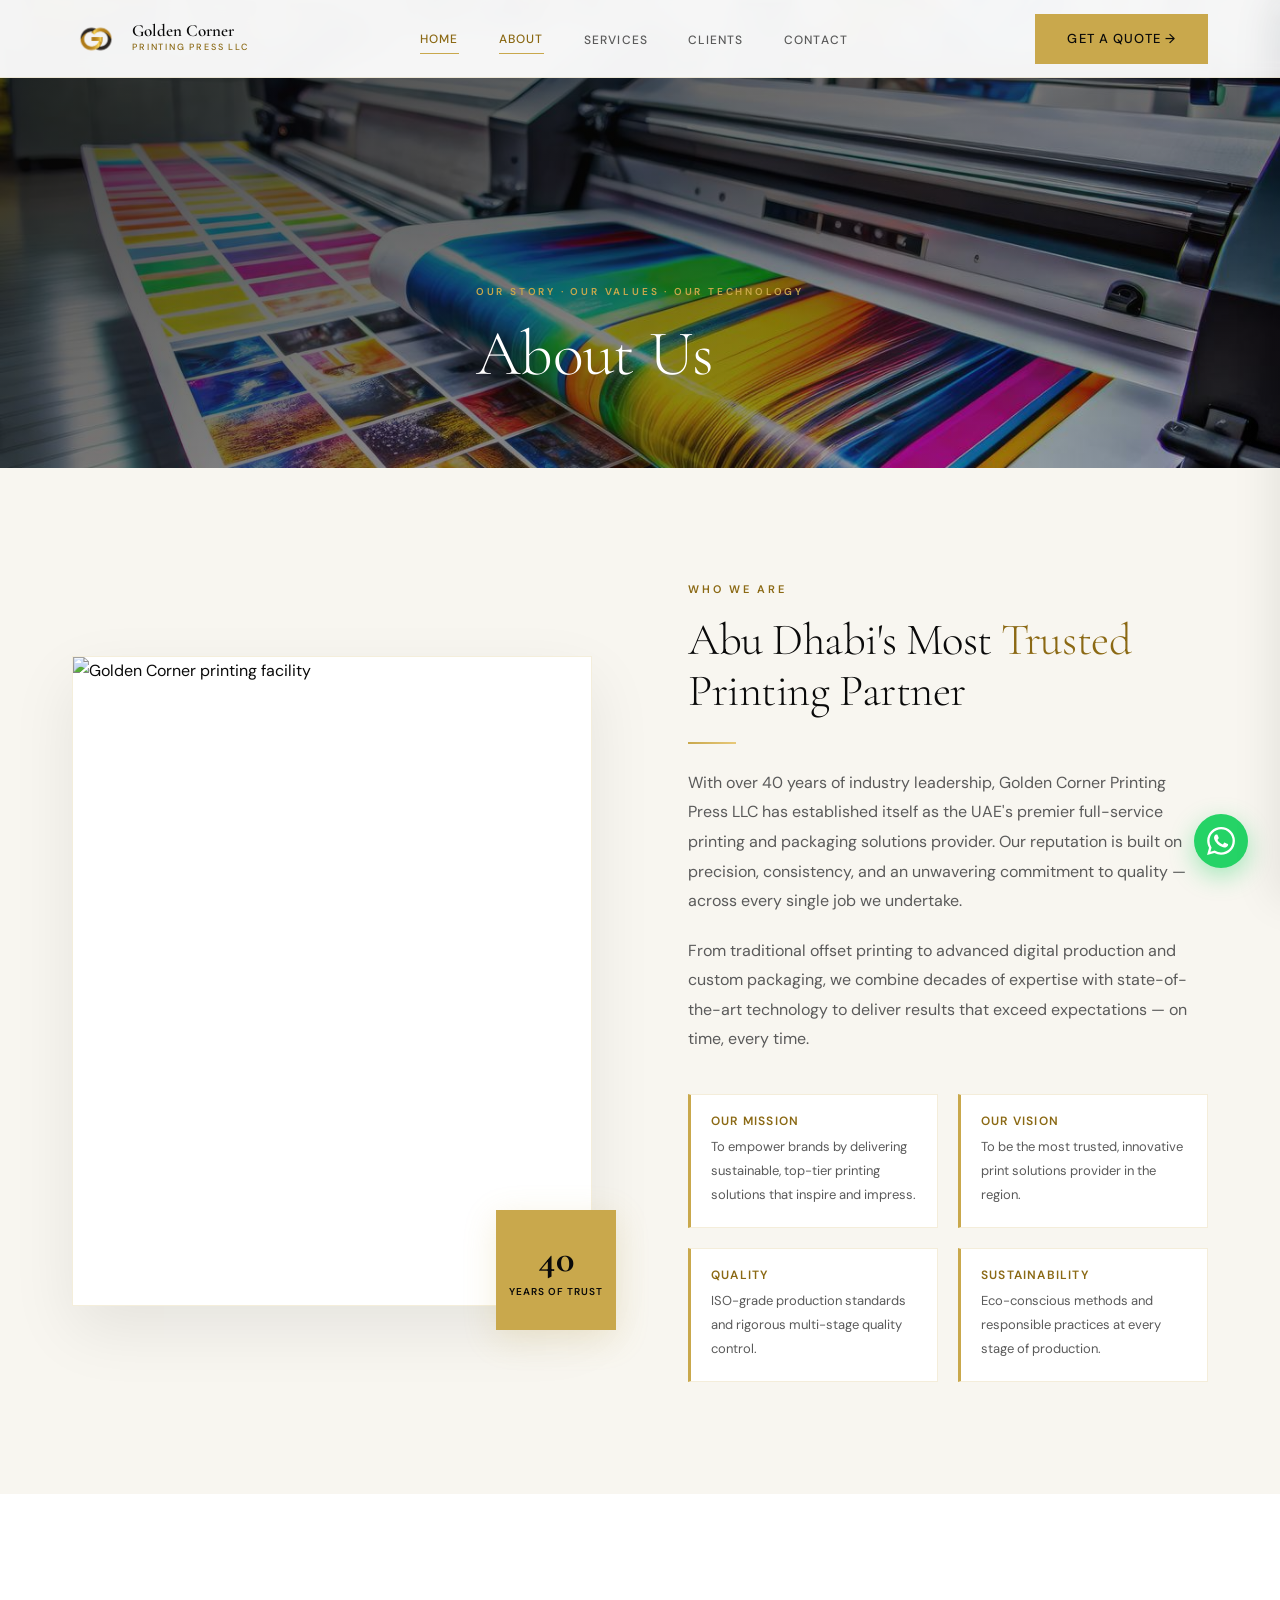
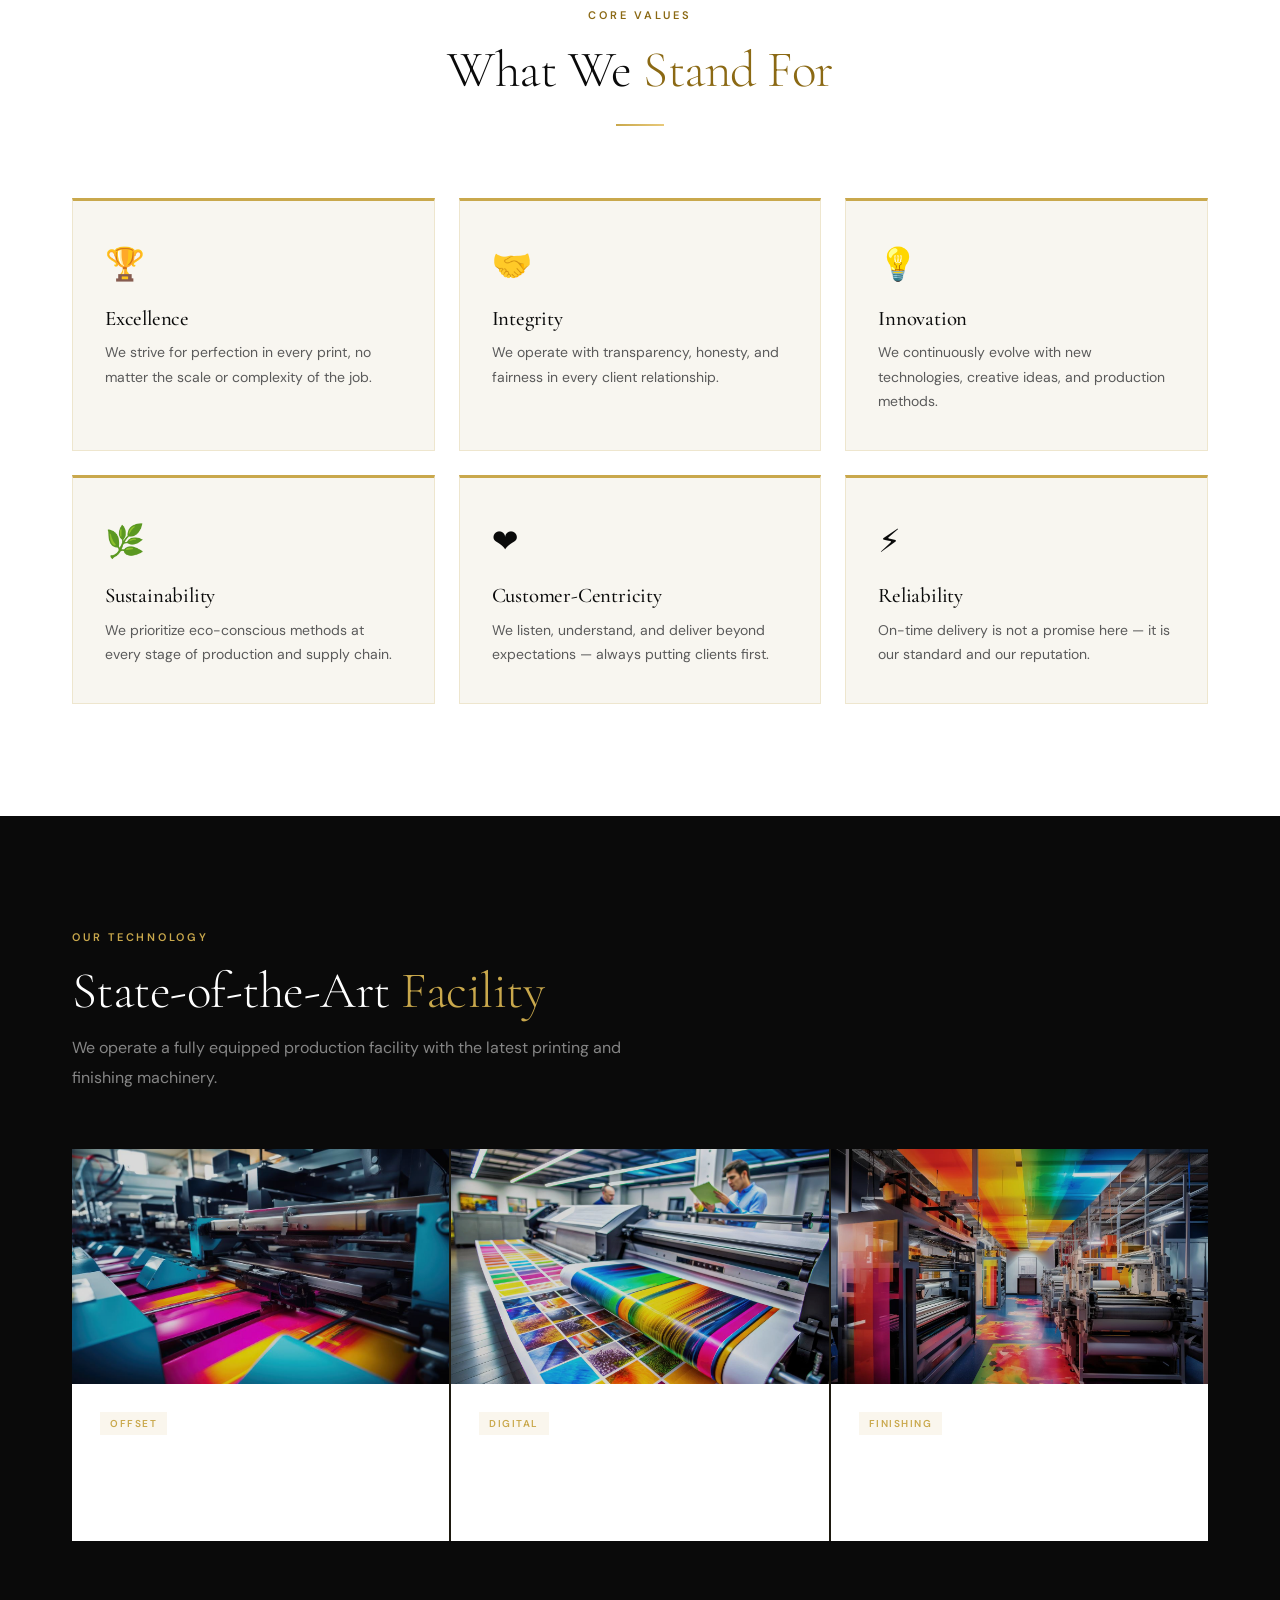
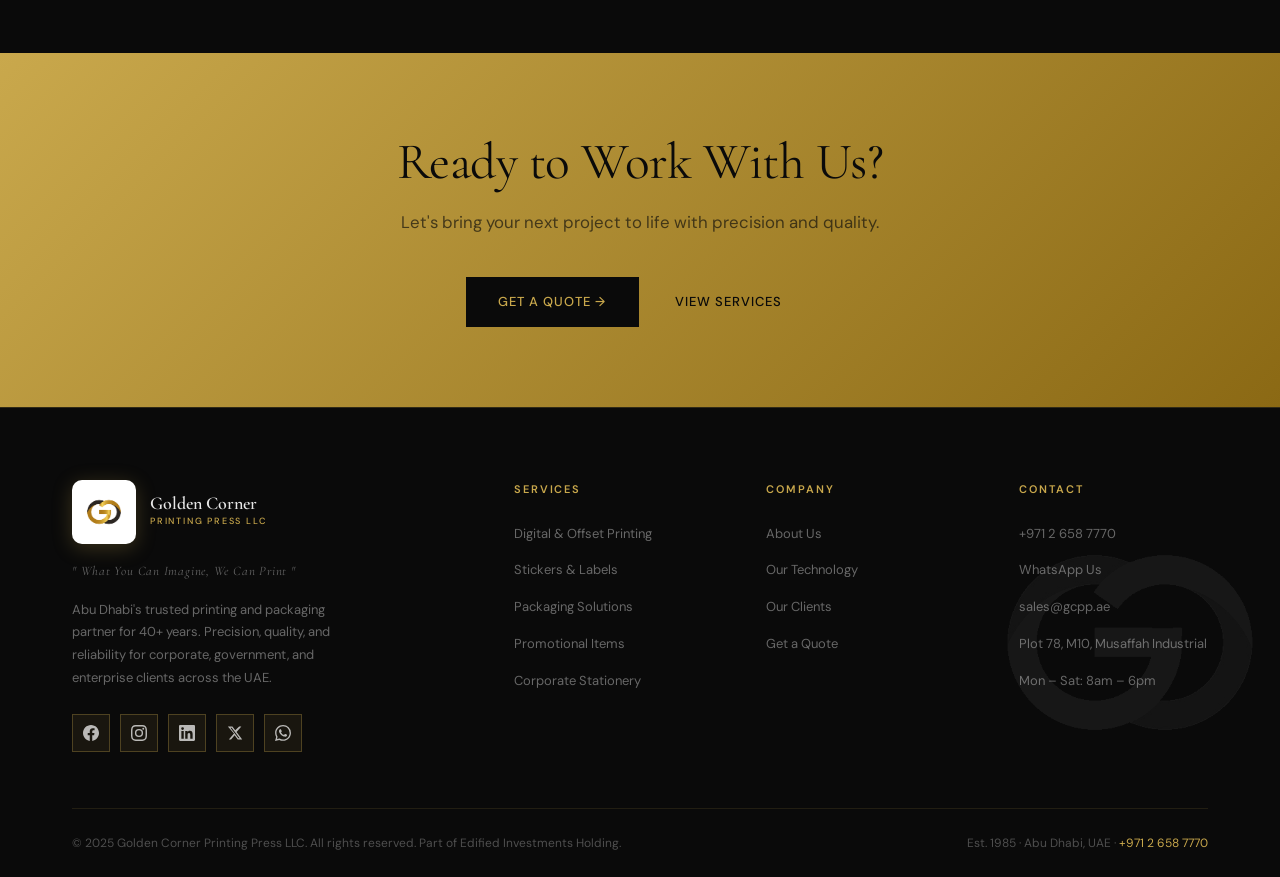
==== pages/about.html @ e4cf8b76 "Fresh deployment of organized website files" ====
<!DOCTYPE html>
<html lang="en">
<head>
  <meta charset="UTF-8">
  <meta name="viewport" content="width=device-width, initial-scale=1.0">
  <title>About Us — Golden Corner Printing Press LLC</title>
  <meta name="description" content="40+ years of printing excellence in Abu Dhabi. Learn about our mission, values, technology, and production process.">
  <link rel="preconnect" href="https://fonts.googleapis.com">
  <link rel="preconnect" href="https://fonts.gstatic.com" crossorigin>
  <link href="https://fonts.googleapis.com/css2?family=Cormorant+Garamond:wght@300;400;500;600;700&family=DM+Sans:wght@300;400;500;600&display=swap" rel="stylesheet">
  <link rel="stylesheet" href="../css/style.css">
</head>
<body>

<!-- NAV -->
  <nav id="navbar">
    <div class="nav-inner">
      <a href="../index.html" class="nav-logo">
        <img src="../assets/images/logo.png" alt="Golden Corner Printing Press" class="nav-logo-img">
        <div class="nav-logo-text">
          <span>Golden Corner</span>
          <span>Printing Press LLC</span>
        </div>
      </a>
      <ul class="nav-links">
        <li><a href="../index.html" class="active-link">Home</a></li>
        <li><a href="../pages/about.html" class="active-link" class="">About</a></li>
        <li><a href="../pages/services.html" class="">Services</a></li>
        <li><a href="../pages/clients.html" class="">Clients</a></li>
        <li><a href="../pages/contact.html" class="">Contact</a></li>
      </ul>
      <a href="../pages/contact.html" class="btn btn-gold nav-cta">Get a Quote →</a>
      <div class="hamburger" id="hamburger" aria-label="Open menu">
        <span></span><span></span><span></span>
      </div>
    </div>
  </nav>
  <div class="mobile-overlay" id="overlay"></div>
  <div class="mobile-nav" id="mobileNav" aria-hidden="true">
    <button class="close-btn" id="closeNav" aria-label="Close menu">✕</button>
    <ul>
      <li><a href="../index.html">Home</a></li>
      <li><a href="../pages/about.html" class="active-link">About</a></li>
      <li><a href="../pages/services.html">Services</a></li>
      <li><a href="../pages/clients.html">Clients</a></li>
      <li><a href="../pages/contact.html">Contact</a></li>
    </ul>
    <a href="../pages/contact.html" class="btn btn-gold nav-mobile-cta" style="justify-content:center;margin-top:2rem">Get a Quote →</a>
  </div>


  <section class="inner-hero" style="background-image:url('../assets/images/hero2.jpg')">
    <div class="inner-hero-overlay"></div>
    <div class="container inner-hero-content">
      <div class="inner-hero-eyebrow fade-in"><span>Our Story · Our Values · Our Technology</span></div>
      <h1 class="inner-hero-title fade-in">About Us</h1>
    </div>
  </section>

  <section style="background:var(--light);padding:7rem 0">
    <div class="container">
      <div class="about-grid">
        <div class="about-visual fade-in">
          <div class="about-img-frame">
            <img src="../assets/images/machine-operator.jpg" alt="Golden Corner printing facility" style="width:100%;height:100%;object-fit:cover">
          </div>
          <div class="about-badge"><span class="num">40</span><span class="lbl">Years of Trust</span></div>
        </div>
        <div class="about-text fade-in" style="transition-delay:0.15s">
          <span class="section-label">Who We Are</span>
          <h2>Abu Dhabi's Most <span class="gold">Trusted</span> Printing Partner</h2>
          <div class="divider"></div>
          <p>With over 40 years of industry leadership, Golden Corner Printing Press LLC has established itself as the UAE's premier full-service printing and packaging solutions provider. Our reputation is built on precision, consistency, and an unwavering commitment to quality — across every single job we undertake.</p>
          <p>From traditional offset printing to advanced digital production and custom packaging, we combine decades of expertise with state-of-the-art technology to deliver results that exceed expectations — on time, every time.</p>
          <div class="about-pillars">
            <div class="pillar"><h4>Our Mission</h4><p>To empower brands by delivering sustainable, top-tier printing solutions that inspire and impress.</p></div>
            <div class="pillar"><h4>Our Vision</h4><p>To be the most trusted, innovative print solutions provider in the region.</p></div>
            <div class="pillar"><h4>Quality</h4><p>ISO-grade production standards and rigorous multi-stage quality control.</p></div>
            <div class="pillar"><h4>Sustainability</h4><p>Eco-conscious methods and responsible practices at every stage of production.</p></div>
          </div>
        </div>
      </div>
    </div>
  </section>

  <section style="background:var(--white);padding:7rem 0">
    <div class="container">
      <div class="section-header fade-in" style="text-align:center">
        <span class="section-label">Core Values</span>
        <h2 class="section-title">What We <span class="gold">Stand For</span></h2>
        <div class="divider center"></div>
      </div>
      <div class="values-grid fade-in" style="transition-delay:0.15s">
        <div class="value-card"><div class="value-icon">🏆</div><h3>Excellence</h3><p>We strive for perfection in every print, no matter the scale or complexity of the job.</p></div>
        <div class="value-card"><div class="value-icon">🤝</div><h3>Integrity</h3><p>We operate with transparency, honesty, and fairness in every client relationship.</p></div>
        <div class="value-card"><div class="value-icon">💡</div><h3>Innovation</h3><p>We continuously evolve with new technologies, creative ideas, and production methods.</p></div>
        <div class="value-card"><div class="value-icon">🌿</div><h3>Sustainability</h3><p>We prioritize eco-conscious methods at every stage of production and supply chain.</p></div>
        <div class="value-card"><div class="value-icon">❤️</div><h3>Customer-Centricity</h3><p>We listen, understand, and deliver beyond expectations — always putting clients first.</p></div>
        <div class="value-card"><div class="value-icon">⚡</div><h3>Reliability</h3><p>On-time delivery is not a promise here — it is our standard and our reputation.</p></div>
      </div>
    </div>
  </section>

  <section id="machines" style="background:var(--black);padding:7rem 0">
    <div class="container">
      <div class="machines-intro fade-in">
        <span class="section-label" style="color:var(--gold)">Our Technology</span>
        <h2 class="section-title" style="color:#fff">State-of-the-Art <span style="color:var(--gold)">Facility</span></h2>
        <p style="color:rgba(255,255,255,0.5);max-width:560px;margin-top:0.75rem">We operate a fully equipped production facility with the latest printing and finishing machinery.</p>
      </div>
      <div class="machines-grid fade-in" style="transition-delay:0.15s">
        <div class="machine-card">
          <div class="machine-img"><img src="../assets/images/hero1.jpg" alt="Heidelberg offset press" loading="lazy"></div>
          <div class="machine-info"><div class="machine-tag">Offset</div><h4>Heidelberg Offset Presses</h4><p>High-speed, high-volume printing for large production runs with unmatched colour consistency.</p></div>
        </div>
        <div class="machine-card">
          <div class="machine-img"><img src="../assets/images/hero2.jpg" alt="Large format digital press" loading="lazy"></div>
          <div class="machine-info"><div class="machine-tag">Digital</div><h4>Canon &amp; Xerox Digital Presses</h4><p>For personalised, quick-turnaround digital jobs with vibrant colour and variable data capability.</p></div>
        </div>
        <div class="machine-card">
          <div class="machine-img"><img src="../assets/images/hero3.jpg" alt="Modern printing facility" loading="lazy"></div>
          <div class="machine-info"><div class="machine-tag">Finishing</div><h4>Finishing Equipment</h4><p>Guillotine cutters, binders, laminators, die-cutters, UV coaters, and hot foil machines.</p></div>
        </div>
      </div>
    </div>
  </section>

  <div class="cta-banner">
    <div class="container" style="text-align:center">
      <h2>Ready to Work With Us?</h2>
      <p>Let's bring your next project to life with precision and quality.</p>
      <div class="cta-actions" style="justify-content:center">
        <a href="../pages/contact.html" class="btn btn-gold">Get a Quote →</a>
        <a href="../pages/services.html" class="btn btn-outline" style="color:#0A0A0A;border-color:rgba(10,10,10,0.3)">View Services</a>
      </div>
    </div>
  </div>

<!-- FOOTER -->
  <footer>
    <div class="footer-watermark">
      <img src="../assets/images/logo-footer.png" alt="" aria-hidden="true" class="footer-watermark-img">
    </div>
    <div class="container">
      <div class="footer-top">
        <div class="footer-brand">
          <a href="../index.html" class="nav-logo footer-nav-logo">
            <div class="footer-logo-wrap">
              <img src="../assets/images/logo-footer.png" alt="Golden Corner Printing Press" class="nav-logo-img footer-logo-img">
            </div>
            <div class="nav-logo-text footer-logo-text">
              <span>Golden Corner</span>
              <span>Printing Press LLC</span>
            </div>
          </a>
          <p class="footer-tagline">" What You Can Imagine, We Can Print "</p>
          <p class="footer-desc">Abu Dhabi's trusted printing and packaging partner for 40+ years. Precision, quality, and reliability for corporate, government, and enterprise clients across the UAE.</p>
          <div class="footer-socials">
            <a href="https://www.facebook.com" target="_blank" rel="noopener" class="social-btn" aria-label="Facebook">
              <svg viewBox="0 0 24 24" fill="currentColor"><path d="M24 12.073c0-6.627-5.373-12-12-12s-12 5.373-12 12c0 5.99 4.388 10.954 10.125 11.854v-8.385H7.078v-3.47h3.047V9.43c0-3.007 1.792-4.669 4.533-4.669 1.312 0 2.686.235 2.686.235v2.953H15.83c-1.491 0-1.956.925-1.956 1.874v2.25h3.328l-.532 3.47h-2.796v8.385C19.612 23.027 24 18.062 24 12.073z"/></svg>
            </a>
            <a href="https://www.instagram.com" target="_blank" rel="noopener" class="social-btn" aria-label="Instagram">
              <svg viewBox="0 0 24 24" fill="currentColor"><path d="M12 2.163c3.204 0 3.584.012 4.85.07 3.252.148 4.771 1.691 4.919 4.919.058 1.265.069 1.645.069 4.849 0 3.205-.012 3.584-.069 4.849-.149 3.225-1.664 4.771-4.919 4.919-1.266.058-1.644.07-4.85.07-3.204 0-3.584-.012-4.849-.07-3.26-.149-4.771-1.699-4.919-4.92-.058-1.265-.07-1.644-.07-4.849 0-3.204.013-3.583.07-4.849.149-3.227 1.664-4.771 4.919-4.919 1.266-.057 1.645-.069 4.849-.069zM12 0C8.741 0 8.333.014 7.053.072 2.695.272.273 2.69.073 7.052.014 8.333 0 8.741 0 12c0 3.259.014 3.668.072 4.948.2 4.358 2.618 6.78 6.98 6.98C8.333 23.986 8.741 24 12 24c3.259 0 3.668-.014 4.948-.072 4.354-.2 6.782-2.618 6.979-6.98.059-1.28.073-1.689.073-4.948 0-3.259-.014-3.667-.072-4.947-.196-4.354-2.617-6.78-6.979-6.98C15.668.014 15.259 0 12 0zm0 5.838a6.162 6.162 0 100 12.324 6.162 6.162 0 000-12.324zM12 16a4 4 0 110-8 4 4 0 010 8zm6.406-11.845a1.44 1.44 0 100 2.881 1.44 1.44 0 000-2.881z"/></svg>
            </a>
            <a href="https://www.linkedin.com" target="_blank" rel="noopener" class="social-btn" aria-label="LinkedIn">
              <svg viewBox="0 0 24 24" fill="currentColor"><path d="M20.447 20.452h-3.554v-5.569c0-1.328-.027-3.037-1.852-3.037-1.853 0-2.136 1.445-2.136 2.939v5.667H9.351V9h3.414v1.561h.046c.477-.9 1.637-1.85 3.37-1.85 3.601 0 4.267 2.37 4.267 5.455v6.286zM5.337 7.433a2.062 2.062 0 01-2.063-2.065 2.064 2.064 0 112.063 2.065zm1.782 13.019H3.555V9h3.564v11.452zM22.225 0H1.771C.792 0 0 .774 0 1.729v20.542C0 23.227.792 24 1.771 24h20.451C23.2 24 24 23.227 24 22.271V1.729C24 .774 23.2 0 22.222 0h.003z"/></svg>
            </a>
            <a href="https://www.twitter.com" target="_blank" rel="noopener" class="social-btn" aria-label="X (Twitter)">
              <svg viewBox="0 0 24 24" fill="currentColor"><path d="M18.244 2.25h3.308l-7.227 8.26 8.502 11.24H16.17l-4.714-6.231-5.401 6.231H2.747l7.73-8.835L1.254 2.25H8.08l4.261 5.631 5.903-5.631zm-1.161 17.52h1.833L7.084 4.126H5.117z"/></svg>
            </a>
            <a href="https://wa.me/97126587770" target="_blank" rel="noopener" class="social-btn" aria-label="WhatsApp">
              <svg viewBox="0 0 24 24" fill="currentColor"><path d="M17.472 14.382c-.297-.149-1.758-.867-2.03-.967-.273-.099-.471-.148-.67.15-.197.297-.767.966-.94 1.164-.173.199-.347.223-.644.075-.297-.15-1.255-.463-2.39-1.475-.883-.788-1.48-1.761-1.653-2.059-.173-.297-.018-.458.13-.606.134-.133.298-.347.446-.52.149-.174.198-.298.298-.497.099-.198.05-.371-.025-.52-.075-.149-.669-1.612-.916-2.207-.242-.579-.487-.5-.669-.51-.173-.008-.371-.01-.57-.01-.198 0-.52.074-.792.372-.272.297-1.04 1.016-1.04 2.479 0 1.462 1.065 2.875 1.213 3.074.149.198 2.096 3.2 5.077 4.487.709.306 1.262.489 1.694.625.712.227 1.36.195 1.871.118.571-.085 1.758-.719 2.006-1.413.248-.694.248-1.289.173-1.413-.074-.124-.272-.198-.57-.347m-5.421 7.403h-.004a9.87 9.87 0 01-5.031-1.378l-.361-.214-3.741.982.998-3.648-.235-.374a9.86 9.86 0 01-1.51-5.26c.001-5.45 4.436-9.884 9.888-9.884 2.64 0 5.122 1.03 6.988 2.898a9.825 9.825 0 012.893 6.994c-.003 5.45-4.437 9.884-9.885 9.884m8.413-18.297A11.815 11.815 0 0012.05 0C5.495 0 .16 5.335.157 11.892c0 2.096.547 4.142 1.588 5.945L.057 24l6.305-1.654a11.882 11.882 0 005.683 1.448h.005c6.554 0 11.89-5.335 11.893-11.893a11.821 11.821 0 00-3.48-8.413z"/></svg>
            </a>
          </div>
        </div>
        <div class="footer-col">
          <h5>Services</h5>
          <ul>
            <li><a href="../pages/services.html#printing">Digital &amp; Offset Printing</a></li>
            <li><a href="../pages/services.html#stickers">Stickers &amp; Labels</a></li>
            <li><a href="../pages/services.html#packaging">Packaging Solutions</a></li>
            <li><a href="../pages/services.html#promo">Promotional Items</a></li>
            <li><a href="../pages/services.html#promo">Corporate Stationery</a></li>
          </ul>
        </div>
        <div class="footer-col">
          <h5>Company</h5>
          <ul>
            <li><a href="../pages/about.html">About Us</a></li>
            <li><a href="../pages/about.html#machines">Our Technology</a></li>
            <li><a href="../pages/clients.html">Our Clients</a></li>
            <li><a href="../pages/contact.html">Get a Quote</a></li>
          </ul>
        </div>
        <div class="footer-col">
          <h5>Contact</h5>
          <ul>
            <li><a href="tel:+97126587770">+971 2 658 7770</a></li>
            <li><a href="https://wa.me/97126587770" target="_blank" rel="noopener">WhatsApp Us</a></li>
            <li><a href="mailto:sales@gcpp.ae">sales@gcpp.ae</a></li>
            <li><a href="../pages/contact.html">Plot 78, M10, Musaffah Industrial</a></li>
            <li><a href="../pages/contact.html">Mon – Sat: 8am – 6pm</a></li>
          </ul>
        </div>
      </div>
      <div class="footer-bottom">
        <p>© 2025 Golden Corner Printing Press LLC. All rights reserved. Part of Edified Investments Holding.</p>
        <p>Est. 1985 · Abu Dhabi, UAE · <a href="tel:+97126587770">+971 2 658 7770</a></p>
      </div>
    </div>
  </footer>

  <a href="https://wa.me/97126587770" target="_blank" rel="noopener" class="whatsapp-btn" aria-label="Chat on WhatsApp">
    <svg viewBox="0 0 24 24" xmlns="http://www.w3.org/2000/svg"><path d="M17.472 14.382c-.297-.149-1.758-.867-2.03-.967-.273-.099-.471-.148-.67.15-.197.297-.767.966-.94 1.164-.173.199-.347.223-.644.075-.297-.15-1.255-.463-2.39-1.475-.883-.788-1.48-1.761-1.653-2.059-.173-.297-.018-.458.13-.606.134-.133.298-.347.446-.52.149-.174.198-.298.298-.497.099-.198.05-.371-.025-.52-.075-.149-.669-1.612-.916-2.207-.242-.579-.487-.5-.669-.51-.173-.008-.371-.01-.57-.01-.198 0-.52.074-.792.372-.272.297-1.04 1.016-1.04 2.479 0 1.462 1.065 2.875 1.213 3.074.149.198 2.096 3.2 5.077 4.487.709.306 1.262.489 1.694.625.712.227 1.36.195 1.871.118.571-.085 1.758-.719 2.006-1.413.248-.694.248-1.289.173-1.413-.074-.124-.272-.198-.57-.347m-5.421 7.403h-.004a9.87 9.87 0 01-5.031-1.378l-.361-.214-3.741.982.998-3.648-.235-.374a9.86 9.86 0 01-1.51-5.26c.001-5.45 4.436-9.884 9.888-9.884 2.64 0 5.122 1.03 6.988 2.898a9.825 9.825 0 012.893 6.994c-.003 5.45-4.437 9.884-9.885 9.884m8.413-18.297A11.815 11.815 0 0012.05 0C5.495 0 .16 5.335.157 11.892c0 2.096.547 4.142 1.588 5.945L.057 24l6.305-1.654a11.882 11.882 0 005.683 1.448h.005c6.554 0 11.89-5.335 11.893-11.893a11.821 11.821 0 00-3.48-8.413z"/></svg>
  </a>

  <script src="../js/main.js"></script>
</body>
</html>
---- css/style.css ----
/* ============================================================
   Golden Corner Printing Press LLC — Main Stylesheet v3.0
   ============================================================ */
*,*::before,*::after{box-sizing:border-box;margin:0;padding:0}
:root{
  --gold:#C9A84C;--gold-light:#E8C97A;--gold-pale:#F7F0DC;--gold-dark:#8B6914;
  --black:#0A0A0A;--charcoal:#141414;--dark:#1C1C1C;--mid:#2E2E2E;
  --muted:#6B6B6B;--light:#F8F6F0;--white:#FFFFFF;--off-white:#FAFAF8;
  --page-bg:#FFFFFF;--text-main:#0A0A0A;--text-muted:#5A5A5A;--text-light:#888888;
  --border:rgba(201,168,76,0.2);
  --serif:'Cormorant Garamond',Georgia,serif;--sans:'DM Sans',system-ui,sans-serif;
  --transition:0.35s cubic-bezier(0.25,0.46,0.45,0.94);
  --shadow:0 24px 60px rgba(0,0,0,0.08);--shadow-gold:0 8px 32px rgba(201,168,76,0.2);
}
html{scroll-behavior:smooth;font-size:16px}
body{font-family:var(--sans);background:var(--page-bg);color:var(--text-main);overflow-x:hidden;line-height:1.7}
::-webkit-scrollbar{width:6px}::-webkit-scrollbar-track{background:var(--off-white)}::-webkit-scrollbar-thumb{background:var(--gold);border-radius:3px}
h1,h2,h3,h4{font-family:var(--serif);font-weight:500;line-height:1.15;letter-spacing:-0.01em;color:var(--black)}
p{color:var(--text-muted)}
img{max-width:100%;display:block}
.container{max-width:1200px;margin:0 auto;padding:0 2rem}
.gold{color:var(--gold-dark)}
.section-label{font-family:var(--sans);font-size:11px;font-weight:600;letter-spacing:0.25em;text-transform:uppercase;color:var(--gold-dark);margin-bottom:1rem;display:block}
.divider{width:48px;height:2px;background:linear-gradient(90deg,var(--gold),var(--gold-light));margin:1.5rem 0}
.divider.center{margin:1.5rem auto}
.btn{display:inline-flex;align-items:center;gap:10px;padding:14px 32px;font-family:var(--sans);font-size:13px;font-weight:500;letter-spacing:0.08em;text-transform:uppercase;text-decoration:none;border:none;cursor:pointer;transition:var(--transition);white-space:nowrap}
.btn-gold{background:var(--gold);color:var(--black)}
.btn-gold:hover{background:var(--gold-dark);color:#fff;transform:translateY(-2px);box-shadow:var(--shadow-gold)}


/* ── NAV ── */
nav{position:fixed;top:0;left:0;right:0;z-index:100;padding:0.85rem 0;transition:background 0.4s,padding 0.4s,box-shadow 0.4s;background:rgba(255,255,255,0.95);backdrop-filter:blur(12px);border-bottom:1px solid rgba(201,168,76,0.18)}
nav.scrolled{background:rgba(255,255,255,0.99);padding:0.6rem 0;box-shadow:0 2px 20px rgba(0,0,0,0.07)}
.nav-inner{display:flex;align-items:center;justify-content:space-between;max-width:1200px;margin:0 auto;padding:0 2rem}
.nav-logo{display:flex;align-items:center;gap:12px;text-decoration:none}
.nav-logo-img{height:48px;width:auto;display:block;object-fit:contain}
.nav-logo-text{display:flex;flex-direction:column}
.nav-logo-text span:first-child{font-family:var(--serif);font-size:17px;font-weight:600;color:var(--black);line-height:1.1}
.nav-logo-text span:last-child{font-size:9px;letter-spacing:0.2em;text-transform:uppercase;color:var(--gold-dark);font-weight:500}
.nav-links{display:flex;align-items:center;gap:2.5rem;list-style:none}
.nav-links a{text-decoration:none;font-size:12px;font-weight:500;letter-spacing:0.1em;text-transform:uppercase;color:var(--text-muted);transition:color 0.25s}
.nav-links a:hover{color:var(--gold-dark)}
.nav-cta{margin-left:1rem}
.hamburger{display:none;flex-direction:column;gap:5px;cursor:pointer;padding:4px}
.hamburger span{display:block;width:22px;height:1.5px;background:var(--black);transition:var(--transition)}
.mobile-nav{position:fixed;top:0;right:0;bottom:0;width:min(320px,80vw);background:var(--white);border-left:1px solid rgba(201,168,76,0.2);z-index:200;display:flex;flex-direction:column;padding:5rem 2rem 2rem;transform:translateX(100%);transition:transform 0.4s cubic-bezier(0.25,0.46,0.45,0.94);box-shadow:-8px 0 40px rgba(0,0,0,0.08)}
.mobile-nav.open{transform:translateX(0)}
.mobile-nav ul{list-style:none;display:flex;flex-direction:column;gap:0}
.mobile-nav ul li a{display:block;padding:1rem 0;border-bottom:1px solid rgba(201,168,76,0.12);text-decoration:none;font-size:1rem;font-weight:400;color:var(--text-muted);transition:color 0.2s}
.mobile-nav ul li a:hover{color:var(--gold-dark)}
.mobile-overlay{position:fixed;inset:0;background:rgba(0,0,0,0.35);z-index:199;opacity:0;pointer-events:none;transition:opacity 0.4s}
.mobile-overlay.open{opacity:1;pointer-events:all}
.close-btn{position:absolute;top:1.5rem;right:1.5rem;background:none;border:none;color:var(--black);font-size:1.5rem;cursor:pointer;width:36px;height:36px;display:flex;align-items:center;justify-content:center}
.nav-mobile-cta{margin-top:2rem}
/* ── HERO ── */






.hero-eyebrow span{font-size:10px;letter-spacing:0.28em;text-transform:uppercase;color:var(--gold-dark);font-weight:600}
.hero-eyebrow::before{content:'';width:32px;height:1px;background:var(--gold)}

.hero-h1 em{font-style:normal;color:var(--gold)}





/* Hero image mosaic */







/* ── MARQUEE ── */
.marquee-bar{background:var(--black);padding:12px 0;overflow:hidden;white-space:nowrap}
.marquee-track{display:inline-flex;animation:marquee 28s linear infinite}
.marquee-item{display:inline-flex;align-items:center;gap:24px;padding:0 24px;font-size:11px;font-weight:600;letter-spacing:0.18em;text-transform:uppercase;color:var(--gold)}
.marquee-dot{width:4px;height:4px;background:var(--gold-dark);border-radius:50%;opacity:0.6}
/* ── SECTIONS ── */
section{padding:7rem 0}
.section-header{margin-bottom:4.5rem}
.section-title{font-size:clamp(2.2rem,4vw,3.5rem);font-weight:300;color:var(--black)}
/* ── ABOUT ── */
#about{background:var(--light)}
.about-grid{display:grid;grid-template-columns:1fr 1fr;gap:6rem;align-items:center}
.about-visual{position:relative}
.about-img-frame{width:100%;aspect-ratio:4/5;background:var(--white);border:1px solid var(--border);position:relative;overflow:hidden;box-shadow:var(--shadow)}
.about-img-frame img{width:100%;height:100%;object-fit:cover}
.about-badge{position:absolute;bottom:-24px;right:-24px;width:120px;height:120px;background:var(--gold);display:flex;flex-direction:column;align-items:center;justify-content:center;box-shadow:var(--shadow-gold)}
.about-badge .num{font-family:var(--serif);font-size:2.4rem;font-weight:700;color:var(--black);line-height:1}
.about-badge .lbl{font-size:10px;letter-spacing:0.1em;text-transform:uppercase;color:var(--black);font-weight:600;text-align:center;margin-top:4px}
.about-text h2{font-size:clamp(2rem,3.5vw,3rem);font-weight:300;margin-bottom:1.5rem}
.about-text p{margin-bottom:1.25rem;line-height:1.85;color:var(--text-muted)}
.about-pillars{display:grid;grid-template-columns:1fr 1fr;gap:1.25rem;margin-top:2.5rem}
.pillar{padding:1.25rem;border:1px solid var(--border);border-left:3px solid var(--gold);background:var(--white)}
.pillar h4{font-family:var(--sans);font-size:12px;font-weight:600;letter-spacing:0.1em;text-transform:uppercase;color:var(--gold-dark);margin-bottom:6px}
.pillar p{font-size:13px;color:var(--text-muted);margin:0}
/* ── SERVICES ── */
#services{background:var(--white)}
.services-intro{display:grid;grid-template-columns:1fr 1fr;gap:5rem;align-items:start;margin-bottom:4rem}
.services-intro-text h2{font-size:clamp(2rem,3.5vw,3rem);font-weight:300;margin-bottom:1rem}
.services-intro-text p{color:var(--text-muted);line-height:1.85;margin-bottom:1.5rem}
.services-intro-img{border:1px solid var(--border);overflow:hidden;box-shadow:var(--shadow)}
.services-intro-img img{width:100%;height:320px;object-fit:cover;transition:transform 0.5s ease}
.services-intro-img:hover img{transform:scale(1.04)}
.services-tabs{display:flex;gap:0;margin-bottom:0;border-bottom:2px solid rgba(201,168,76,0.15);margin-bottom:3rem}
.stab{padding:12px 28px;font-size:12px;font-weight:600;letter-spacing:0.12em;text-transform:uppercase;color:var(--text-light);cursor:pointer;border-bottom:2px solid transparent;margin-bottom:-2px;transition:color 0.25s,border-color 0.25s;background:none;border-top:none;border-left:none;border-right:none;font-family:var(--sans)}
.stab.active,.stab:hover{color:var(--gold-dark);border-bottom-color:var(--gold)}
.service-panel{display:none}
.service-panel.active{display:block}
.services-grid{display:grid;grid-template-columns:repeat(3,1fr);gap:1.5px;background:rgba(201,168,76,0.15);border:1px solid rgba(201,168,76,0.15)}
.service-card{background:var(--white);padding:2.5rem;transition:background var(--transition);position:relative;overflow:hidden;cursor:default}
.service-card::after{content:'';position:absolute;bottom:0;left:0;right:0;height:2px;background:var(--gold);transform:scaleX(0);transform-origin:left;transition:transform var(--transition)}
.service-card:hover{background:var(--gold-pale)}
.service-card:hover::after{transform:scaleX(1)}
.service-icon{width:52px;height:52px;border:1px solid var(--border);display:flex;align-items:center;justify-content:center;margin-bottom:1.5rem;font-size:22px;transition:background var(--transition),border-color var(--transition);background:var(--light)}
.service-card:hover .service-icon{background:rgba(201,168,76,0.15);border-color:var(--gold)}
.service-card h3{font-family:var(--serif);font-size:1.4rem;font-weight:500;margin-bottom:0.75rem;color:var(--black)}
.service-card p{font-size:14px;color:var(--text-muted);line-height:1.75;margin:0}
.service-num{position:absolute;top:1.5rem;right:1.75rem;font-family:var(--serif);font-size:3rem;font-weight:700;color:rgba(201,168,76,0.1);line-height:1;user-select:none}
/* Package gallery */
.pkg-gallery{display:grid;grid-template-columns:repeat(4,1fr);gap:1rem;margin-top:2rem}
.pkg-item{overflow:hidden;border:1px solid var(--border);background:var(--white)}
.pkg-item img{width:100%;aspect-ratio:1;object-fit:cover;transition:transform 0.5s ease}
.pkg-item:hover img{transform:scale(1.08)}
.pkg-label{font-size:11px;font-weight:600;letter-spacing:0.1em;text-transform:uppercase;color:var(--gold-dark);padding:8px 10px;background:var(--white);border-top:1px solid var(--border);text-align:center}
/* ── MACHINES ── */
#machines{background:var(--black);padding:7rem 0}
#machines .section-label{color:var(--gold)}
#machines h2{color:var(--white)}
.machines-intro{max-width:560px;margin-bottom:3.5rem}
.machines-intro p{color:rgba(255,255,255,0.5);line-height:1.85;margin-top:0.75rem}
.machines-grid{display:grid;grid-template-columns:repeat(3,1fr);gap:2px;background:rgba(201,168,76,0.1)}
.machine-card{background:var(--white);position:relative;overflow:hidden;cursor:default}
.machine-img{width:100%;aspect-ratio:16/10;overflow:hidden}
.machine-img img{width:100%;height:100%;object-fit:cover;transition:transform 0.6s ease;filter:brightness(0.85)}
.machine-card:hover .machine-img img{transform:scale(1.05);filter:brightness(1)}
.machine-info{padding:1.5rem 1.75rem}
.machine-info h4{font-family:var(--serif);font-size:1.2rem;font-weight:500;color:var(--white);margin-bottom:0.4rem}
.machine-info p{font-size:13px;color:rgba(255,255,255,0.45);margin:0;line-height:1.6}
.machine-tag{display:inline-block;font-size:10px;font-weight:600;letter-spacing:0.15em;text-transform:uppercase;color:var(--gold);background:rgba(201,168,76,0.1);padding:3px 10px;margin-bottom:0.75rem}
/* ── PROCESS ── */
#process{background:var(--light)}
.process-steps{display:grid;grid-template-columns:repeat(3,1fr);gap:0;position:relative}
.process-steps::before{content:'';position:absolute;top:48px;left:calc(16.67% + 24px);right:calc(16.67% + 24px);height:1px;background:linear-gradient(90deg,var(--gold),var(--gold-light),var(--gold));opacity:0.4}
.process-step{text-align:center;padding:2.5rem 2rem;position:relative}
.step-num{width:96px;height:96px;border:1px solid var(--border);background:var(--white);display:flex;align-items:center;justify-content:center;margin:0 auto 1.5rem;font-family:var(--serif);font-size:2.2rem;font-weight:300;color:var(--gold-dark);position:relative;z-index:1;transition:background var(--transition),border-color var(--transition);box-shadow:0 4px 20px rgba(0,0,0,0.04)}
.process-step:hover .step-num{background:var(--gold);border-color:var(--gold);color:var(--black)}
.process-step h3{font-family:var(--serif);font-size:1.3rem;font-weight:500;margin-bottom:0.75rem;color:var(--black)}
.process-step p{font-size:13.5px;color:var(--text-muted);line-height:1.75;max-width:260px;margin:0 auto}
.process-items{margin-top:1rem;display:flex;flex-direction:column;gap:4px}
.process-item-tag{font-size:11px;color:var(--gold-dark);font-weight:500}
/* ── WHY US ── */
#why{background:var(--black)}
#why .section-label{color:var(--gold)}
#why h2{color:var(--white)}
#why h2 .gold{color:var(--gold)}
.why-layout{display:grid;grid-template-columns:1fr 1fr;gap:5rem;align-items:start}
.why-left h2{font-size:clamp(2rem,3.5vw,3.2rem);font-weight:300;margin-bottom:1.5rem}
.why-left p{color:rgba(255,255,255,0.55);line-height:1.85;margin-bottom:2rem}
.why-right{display:flex;flex-direction:column;gap:1.5px}
.why-item{display:flex;gap:1.5rem;padding:1.75rem 2rem;background:rgba(255,255,255,0.04);border-left:2px solid transparent;transition:border-color var(--transition),background var(--transition);cursor:default}
.why-item:hover{border-left-color:var(--gold);background:rgba(201,168,76,0.06)}
.why-icon{font-size:1.5rem;flex-shrink:0;margin-top:2px}
.why-content h4{font-family:var(--sans);font-size:14px;font-weight:600;color:rgba(255,255,255,0.9);margin-bottom:5px}
.why-content p{font-size:13px;color:rgba(255,255,255,0.45);margin:0;line-height:1.65}
/* ── CLIENTS ── */
#clients{background:var(--white)}
.clients-intro{text-align:center;margin-bottom:4rem}
.clients-grid{display:grid;grid-template-columns:repeat(6,1fr);gap:1px;background:var(--border)}
.client-cell{background:var(--white);padding:1.75rem 1.25rem;display:flex;align-items:center;justify-content:center;min-height:80px;transition:background var(--transition)}
.client-cell:hover{background:var(--gold-pale)}
.client-name{font-family:var(--sans);font-size:11px;font-weight:600;letter-spacing:0.08em;text-transform:uppercase;color:var(--text-light);text-align:center;transition:color var(--transition);line-height:1.4}
.client-cell:hover .client-name{color:var(--gold-dark)}
.clients-note{text-align:center;margin-top:3rem;color:var(--text-light);font-size:13px}
/* ── PORTFOLIO ── */
#portfolio{background:var(--light)}
.portfolio-tabs{display:flex;gap:0;margin-bottom:3rem;border-bottom:1px solid var(--border)}
.ptab{padding:12px 24px;font-size:12px;font-weight:500;letter-spacing:0.1em;text-transform:uppercase;color:var(--text-light);cursor:pointer;border-bottom:2px solid transparent;margin-bottom:-1px;transition:color 0.25s,border-color 0.25s;background:none;border-top:none;border-left:none;border-right:none}
.ptab.active,.ptab:hover{color:var(--gold-dark);border-bottom-color:var(--gold)}
.portfolio-grid{display:grid;grid-template-columns:repeat(3,1fr);gap:2rem;margin-top:0.5rem}
.portfolio-item{background:#fff;border:1px solid rgba(201,168,76,0.15);overflow:hidden;cursor:pointer;display:flex;flex-direction:column;transition:transform 0.35s cubic-bezier(0.25,0.46,0.45,0.94),box-shadow 0.35s;box-shadow:0 2px 12px rgba(0,0,0,0.04)}
.portfolio-item:hover{transform:translateY(-6px);box-shadow:0 16px 48px rgba(201,168,76,0.18),0 4px 16px rgba(0,0,0,0.08)}
.portfolio-item-visual{width:100%;aspect-ratio:16/10;overflow:hidden;position:relative;flex-shrink:0}
.p-mock{width:100%;height:100%;display:flex;align-items:center;justify-content:center;transition:transform 0.5s cubic-bezier(0.25,0.46,0.45,0.94)}
.portfolio-item:hover .p-mock{transform:scale(1.04)}
.portfolio-item-info{padding:1.5rem 1.75rem 1.75rem;flex:1;display:flex;flex-direction:column;gap:0.5rem;border-top:1px solid rgba(201,168,76,0.12)}
.portfolio-item-meta{display:flex;align-items:center;justify-content:space-between}
.portfolio-category{font-size:10px;font-weight:600;letter-spacing:0.2em;text-transform:uppercase;color:var(--gold-dark);background:rgba(201,168,76,0.1);padding:3px 10px}
.portfolio-year{font-size:11px;color:var(--text-light);font-weight:400}
.portfolio-title{font-family:var(--serif);font-size:1.2rem;font-weight:500;color:var(--black);margin-top:0.25rem;line-height:1.3}
.portfolio-desc{font-size:13px;color:var(--text-muted);line-height:1.65;margin:0}
.portfolio-item.hidden{display:none}
/* portfolio mock designs */
.p-branding{background:linear-gradient(140deg,#1a1208 0%,#2d1f08 100%);flex-direction:column;gap:1.5rem;padding:2.5rem}
.p-logo-ring{width:80px;height:80px;border-radius:50%;border:2px solid var(--gold);display:flex;align-items:center;justify-content:center;box-shadow:0 0 0 8px rgba(201,168,76,0.08)}
.p-logo-gc{font-family:var(--serif);font-size:1.8rem;font-weight:700;background:linear-gradient(135deg,#C9A84C,#E8C97A);-webkit-background-clip:text;-webkit-text-fill-color:transparent}
.p-brand-bars{display:flex;flex-direction:column;gap:6px;width:100%}
.p-bar{height:3px;background:rgba(201,168,76,0.25);border-radius:2px}
.p-stationery{background:#f0ede5;padding:2rem}
.p-card-stack{position:relative;width:160px;height:95px}
.p-card{position:absolute;width:160px;height:95px;box-shadow:0 4px 20px rgba(0,0,0,0.15)}
.p-card-back{background:#e8c97a;transform:rotate(-4deg) translate(4px,4px)}
.p-card-front{background:#0A0A0A;display:flex;flex-direction:column;justify-content:space-between;padding:14px}
.p-card-logo{width:24px;height:24px;background:linear-gradient(135deg,#C9A84C,#E8C97A)}
.p-card-lines{display:flex;flex-direction:column;gap:5px}
.p-cline{height:2px;width:80%;background:rgba(255,255,255,0.15);border-radius:1px}
.p-cline--gold{background:var(--gold);width:100%}
.p-digital{background:linear-gradient(160deg,#f8f5ef 0%,#ece8df 100%);padding:2rem}
.p-report{background:#fff;width:140px;padding:14px;box-shadow:0 8px 32px rgba(0,0,0,0.12)}
.p-report-header{display:flex;align-items:center;gap:8px;margin-bottom:12px;padding-bottom:8px;border-bottom:2px solid var(--gold)}
.p-report-logo{width:16px;height:16px;background:var(--gold)}
.p-report-title{font-family:var(--serif);font-size:10px;font-weight:600;color:var(--black)}
.p-report-body{display:flex;flex-direction:column;gap:5px}
.p-rline{height:2px;background:rgba(10,10,10,0.08);border-radius:1px}
.p-chart-bar-group{display:flex;gap:4px;align-items:flex-end;height:40px;margin-top:8px}
.p-cbar{flex:1;background:rgba(201,168,76,0.3);border-radius:1px 1px 0 0}
.p-signage{background:linear-gradient(160deg,#0d1b2a 0%,#1a2d40 100%);padding:2rem}
.p-banner{width:80px;height:160px;background:linear-gradient(180deg,#C9A84C 0%,#8B6914 100%);display:flex;align-items:center;justify-content:center;box-shadow:0 8px 24px rgba(0,0,0,0.3)}
.p-banner-inner{transform:rotate(-90deg);white-space:nowrap}
.p-banner-event{font-family:var(--serif);font-size:9px;font-weight:700;color:var(--black);letter-spacing:0.2em}
.p-banner-sub{font-size:6px;color:rgba(10,10,10,0.6);letter-spacing:0.1em;text-transform:uppercase;margin-top:3px}
.p-letterhead{background:#fff;padding:2rem}
.p-lh-sheet{background:#fff;width:130px;padding:14px;box-shadow:0 4px 20px rgba(0,0,0,0.1);border-top:3px solid var(--gold)}
.p-lh-logo{display:flex;align-items:center;gap:6px;margin-bottom:10px}
.p-lh-square{width:14px;height:14px;background:var(--gold)}
.p-lh-name{font-family:var(--serif);font-size:8px;font-weight:600;color:var(--black)}
.p-lh-lines{display:flex;flex-direction:column;gap:4px;margin-top:8px}
.p-lhline{height:1.5px;background:rgba(10,10,10,0.08);border-radius:1px}
.p-packaging{background:linear-gradient(135deg,#fdf8f0 0%,#f5ede0 100%);padding:2rem;flex-direction:column;gap:0.5rem}
.p-box{background:#fff;border:1px solid rgba(201,168,76,0.3);display:flex;align-items:center;justify-content:center;box-shadow:0 4px 16px rgba(0,0,0,0.08)}
/* ── TESTIMONIALS ── */
#testimonials{background:var(--white)}
.testi-grid{display:grid;grid-template-columns:repeat(3,1fr);gap:1.5rem}
.testi-card{background:var(--light);padding:2.25rem;border:1px solid var(--border);position:relative;transition:box-shadow var(--transition),transform var(--transition)}
.testi-card:hover{box-shadow:var(--shadow-gold);transform:translateY(-4px)}
.testi-quote-mark{font-family:var(--serif);font-size:5rem;color:rgba(201,168,76,0.18);line-height:1;position:absolute;top:1rem;right:1.5rem}
.testi-stars{color:var(--gold);font-size:13px;letter-spacing:2px;margin-bottom:1rem}
.testi-text{font-size:14px;line-height:1.8;color:var(--text-muted);margin-bottom:1.5rem;font-style:italic}
.testi-author{display:flex;align-items:center;gap:12px}
.testi-avatar{width:40px;height:40px;background:var(--gold);display:flex;align-items:center;justify-content:center;font-family:var(--serif);font-size:16px;font-weight:700;color:var(--black);flex-shrink:0}
.testi-name{font-size:14px;font-weight:600;color:var(--black)}
.testi-role{font-size:11px;color:var(--text-light);letter-spacing:0.05em}
/* ── CTA BANNER ── */
.cta-banner{background:linear-gradient(135deg,#C9A84C 0%,#8B6914 100%);padding:5rem 0;text-align:center}
.cta-banner h2{font-size:clamp(2rem,4vw,3.2rem);font-weight:400;color:var(--black);margin-bottom:1rem}
.cta-banner p{color:rgba(10,10,10,0.65);margin-bottom:2.5rem;font-size:1.05rem}
.cta-banner .btn-gold{background:var(--black);color:var(--gold)}
.cta-banner .btn-gold:hover{background:var(--charcoal);color:var(--gold-light);box-shadow:0 12px 32px rgba(0,0,0,0.4)}
.cta-banner 
.cta-banner 
.cta-actions{display:flex;gap:1rem;justify-content:center;flex-wrap:wrap}
/* ── CONTACT ── */
#contact{background:var(--light)}
.contact-grid{display:grid;grid-template-columns:1fr 1.4fr;gap:5rem}
.contact-info h2{font-size:clamp(2rem,3.5vw,3rem);font-weight:300;margin-bottom:1.5rem;color:var(--black)}
.contact-info p{color:var(--text-muted);line-height:1.85;margin-bottom:2.5rem}
.contact-items{display:flex;flex-direction:column;gap:1.5rem}
.contact-item{display:flex;gap:1rem;align-items:flex-start}
.contact-item-icon{width:42px;height:42px;border:1px solid var(--border);background:var(--white);display:flex;align-items:center;justify-content:center;font-size:17px;flex-shrink:0}
.contact-item-text strong{display:block;font-size:12px;text-transform:uppercase;letter-spacing:0.12em;color:var(--gold-dark);margin-bottom:4px;font-family:var(--sans)}
.contact-item-text a{color:var(--text-muted);text-decoration:none;font-size:14px}
.contact-item-text a:hover{color:var(--gold-dark)}
.contact-item-text span{color:var(--text-muted);font-size:14px}
.contact-form{display:flex;flex-direction:column;gap:1rem}
.form-row{display:grid;grid-template-columns:1fr 1fr;gap:1rem}
.form-field{display:flex;flex-direction:column;gap:6px}
.form-label{font-size:11px;text-transform:uppercase;letter-spacing:0.15em;color:var(--text-light);font-weight:500}
.form-input,.form-textarea,.form-select{background:var(--white);border:1px solid var(--border);color:var(--black);padding:14px 16px;font-family:var(--sans);font-size:14px;outline:none;transition:border-color 0.25s,box-shadow 0.25s;width:100%}
.form-input:focus,.form-textarea:focus,.form-select:focus{border-color:var(--gold);box-shadow:0 0 0 3px rgba(201,168,76,0.1)}
.form-select{appearance:none;cursor:pointer}
.form-textarea{resize:vertical;min-height:130px}
.form-input::placeholder,.form-textarea::placeholder{color:rgba(10,10,10,0.25)}
.contact-form-wrapper{background:var(--white);padding:2.75rem;border:1px solid var(--border);box-shadow:var(--shadow)}
.contact-form-wrapper h3{font-family:var(--serif);font-size:1.5rem;font-weight:400;margin-bottom:0.5rem;color:var(--black)}
.contact-form-wrapper>p{font-size:13px;color:var(--text-light);margin-bottom:2rem}
.map-embed{width:100%;height:260px;overflow:hidden;margin-top:1.5rem;border:1px solid var(--border);position:relative}
.map-embed img{width:100%;height:100%;object-fit:cover;object-position:center}
.map-label{position:absolute;bottom:0;left:0;right:0;background:rgba(255,255,255,0.92);padding:10px 16px;font-size:12px;color:var(--text-muted);display:flex;align-items:center;gap:8px;border-top:1px solid var(--border)}
.map-label a{color:var(--gold-dark);text-decoration:none}
/* ── FOOTER ── */
footer{background:#0A0A0A;border-top:1px solid rgba(201,168,76,0.2)}
.footer-top{display:grid;grid-template-columns:2fr 1fr 1fr 1fr;gap:4rem;padding:4.5rem 0 3.5rem}
.footer-brand p{font-size:13px;color:rgba(255,255,255,0.38);line-height:1.75;margin-top:1rem;max-width:260px}
.footer-brand .nav-logo-text span:first-child{color:rgba(255,255,255,0.9)}
.footer-brand .nav-logo-text span:last-child{color:var(--gold)}
.footer-col h5{font-family:var(--sans);font-size:11px;text-transform:uppercase;letter-spacing:0.18em;color:var(--gold);font-weight:600;margin-bottom:1.25rem}
.footer-col ul{list-style:none;display:flex;flex-direction:column;gap:0.6rem}
.footer-col ul li a{text-decoration:none;font-size:13px;color:rgba(255,255,255,0.38);transition:color 0.2s}
.footer-col ul li a:hover{color:var(--gold)}
.footer-bottom{border-top:1px solid rgba(201,168,76,0.12);padding:1.5rem 0;display:flex;align-items:center;justify-content:space-between}
.footer-bottom p{font-size:12px;color:rgba(255,255,255,0.28);margin:0}
.footer-bottom a{color:var(--gold);text-decoration:none}
/* ── WHATSAPP ── */
.whatsapp-btn{position:fixed;bottom:2rem;right:2rem;z-index:99;width:54px;height:54px;background:#25D366;border-radius:50%;display:flex;align-items:center;justify-content:center;text-decoration:none;box-shadow:0 8px 24px rgba(37,211,102,0.4);transition:transform 0.25s,box-shadow 0.25s;animation:pulse 2.5s ease-in-out infinite}
.whatsapp-btn:hover{transform:scale(1.1);box-shadow:0 12px 32px rgba(37,211,102,0.5);animation:none}
.whatsapp-btn svg{width:28px;height:28px;fill:#fff}
/* ── ANIMATIONS ── */
@keyframes fadeUp{from{opacity:0;transform:translateY(28px)}to{opacity:1;transform:translateY(0)}}
@keyframes marquee{from{transform:translateX(0)}to{transform:translateX(-50%)}}
@keyframes pulse{0%,100%{box-shadow:0 8px 24px rgba(37,211,102,0.4)}50%{box-shadow:0 8px 40px rgba(37,211,102,0.6)}}
.fade-in{opacity:0;transform:translateY(24px);transition:opacity 0.75s ease,transform 0.75s ease}
.fade-in.visible{opacity:1;transform:translateY(0)}
/* stat counter */


.stat-num.counting{animation:statPulse 0.08s ease-in-out infinite alternate}
to{transform:scale(1.04)}}


/* ── RESPONSIVE ── */
@media(max-width:1024px){
  .footer-top{grid-template-columns:1fr 1fr;gap:2.5rem}
  .about-grid{grid-template-columns:1fr;gap:3rem}
  .about-visual{max-width:420px}
  .contact-grid{grid-template-columns:1fr;gap:3.5rem}
  
  
  .services-intro{grid-template-columns:1fr}
  .clients-grid{grid-template-columns:repeat(4,1fr)}
}
@media(max-width:900px){
  .services-grid{grid-template-columns:repeat(2,1fr)}
  .testi-grid{grid-template-columns:1fr 1fr}
  .portfolio-grid{grid-template-columns:repeat(2,1fr)}
  .why-layout{grid-template-columns:1fr;gap:3rem}
  .machines-grid{grid-template-columns:1fr 1fr}
  .pkg-gallery{grid-template-columns:repeat(2,1fr)}
  .process-steps{grid-template-columns:1fr}
  .process-steps::before{display:none}
}
@media(max-width:768px){
  .nav-links,.nav-cta{display:none}
  .hamburger{display:flex}
  section:not(#home){padding:5rem 0}
  
  
  .services-grid{grid-template-columns:1fr}
  .testi-grid{grid-template-columns:1fr}
  .portfolio-grid{grid-template-columns:1fr 1fr}
  .form-row{grid-template-columns:1fr}
  .footer-top{grid-template-columns:1fr;gap:2rem}
  .footer-bottom{flex-direction:column;gap:0.5rem;text-align:center}
  .about-pillars{grid-template-columns:1fr}
  .clients-grid{grid-template-columns:repeat(3,1fr)}
  .machines-grid{grid-template-columns:1fr}
  .pkg-gallery{grid-template-columns:repeat(2,1fr)}
}
@media(max-width:480px){
  .portfolio-grid{grid-template-columns:1fr}
  .clients-grid{grid-template-columns:repeat(2,1fr)}
  .pkg-gallery{grid-template-columns:repeat(2,1fr)}
}
  
/* ── SERVICE IMAGE GRID ── */
.svc-img-grid{display:grid;grid-template-columns:repeat(4,1fr);gap:1rem}
.svc-img-grid--6{grid-template-columns:repeat(6,1fr)}
.svc-img-item{overflow:hidden;border:1px solid var(--border);background:var(--white);border-radius:2px}
.svc-img-item img{width:100%;aspect-ratio:4/3;object-fit:cover;display:block;transition:transform 0.5s ease}
.svc-img-item:hover img{transform:scale(1.06)}
.svc-img-label{font-size:11px;font-weight:600;letter-spacing:0.1em;text-transform:uppercase;color:var(--gold-dark);padding:8px 10px;background:var(--white);border-top:1px solid var(--border);text-align:center}
@media(max-width:900px){.svc-img-grid{grid-template-columns:repeat(2,1fr)}.svc-img-grid--6{grid-template-columns:repeat(3,1fr)}}
@media(max-width:600px){.svc-img-grid,.svc-img-grid--6{grid-template-columns:repeat(2,1fr)}}


/* ── SERVICE IMAGE CARDS ── */
.svc-card-grid{display:grid;grid-template-columns:repeat(3,1fr);gap:1.5rem}
.svc-card-grid--3{grid-template-columns:repeat(3,1fr)}
.svc-card{background:var(--white);border:1px solid rgba(201,168,76,0.15);overflow:hidden;transition:transform 0.35s ease,box-shadow 0.35s ease;display:flex;flex-direction:column}
.svc-card:hover{transform:translateY(-6px);box-shadow:0 16px 40px rgba(201,168,76,0.15),0 4px 12px rgba(0,0,0,0.07)}
.svc-card-img{width:100%;aspect-ratio:16/10;overflow:hidden;position:relative;flex-shrink:0}
.svc-card-img img{width:100%;height:100%;object-fit:cover;display:block;transition:transform 0.5s ease}
.svc-card:hover .svc-card-img img{transform:scale(1.05)}
.svc-card-body{padding:1.4rem 1.5rem 1.6rem;border-top:2px solid transparent;transition:border-color 0.3s;flex:1}
.svc-card:hover .svc-card-body{border-top-color:var(--gold)}
.svc-card-body h3{font-family:var(--serif);font-size:1.2rem;font-weight:500;color:var(--black);margin-bottom:0.5rem;line-height:1.25}
.svc-card-body p{font-size:13.5px;color:var(--text-muted);line-height:1.7;margin:0}
@media(max-width:900px){.svc-card-grid,.svc-card-grid--3{grid-template-columns:repeat(2,1fr)}}
@media(max-width:560px){.svc-card-grid,.svc-card-grid--3{grid-template-columns:1fr}}


/* ══════════════════════════════════
   HERO FULL-SCREEN SLIDESHOW
══════════════════════════════════ */
#home{min-height:100vh;display:flex;align-items:center;position:relative;overflow:hidden;padding:0}
.hero-slides{position:absolute;inset:0;z-index:0}
.hero-slide{position:absolute;inset:0;background-size:cover;background-position:center;opacity:0;transition:opacity 1.4s cubic-bezier(0.45,0,0.55,1);transform:scale(1.06);will-change:opacity,transform}
.hero-slide.active{opacity:1;animation:heroZoom 8s ease-out forwards}
.hero-slide.exit{opacity:0;transition:opacity 1.2s ease}
@keyframes heroZoom{from{transform:scale(1.06)}to{transform:scale(1.0)}}
.hero-overlay{position:absolute;inset:0;z-index:1;background:linear-gradient(105deg,rgba(5,5,5,0.75) 0%,rgba(5,5,5,0.52) 50%,rgba(5,5,5,0.28) 100%)}
.hero-container{position:relative;z-index:2;width:100%;padding-top:140px;padding-bottom:6rem}
.hero-content{max-width:700px}
.hero-eyebrow{display:flex;align-items:center;gap:14px;margin-bottom:2rem;opacity:0;animation:fadeUp 0.9s 0.3s forwards}
.hero-eyebrow::before{content:'';width:32px;height:1px;background:var(--gold);flex-shrink:0}
.hero-eyebrow span{font-size:10px;letter-spacing:0.28em;text-transform:uppercase;color:var(--gold-light);font-weight:600}
.hero-h1{font-size:clamp(3rem,6vw,5.5rem);font-weight:300;line-height:1.05;margin-bottom:1.75rem;color:#fff;opacity:0;animation:fadeUp 0.9s 0.5s forwards}
.hero-h1 em{font-style:normal;color:var(--gold)}
.hero-sub{font-size:1.05rem;max-width:540px;margin-bottom:2.75rem;color:rgba(255,255,255,0.75);opacity:0;animation:fadeUp 0.9s 0.7s forwards;line-height:1.85}
.hero-actions{display:flex;gap:1rem;flex-wrap:wrap;opacity:0;animation:fadeUp 0.9s 0.9s forwards}
.btn-hero-outline{background:transparent;color:#fff;border:1.5px solid rgba(255,255,255,0.5);display:inline-flex;align-items:center;gap:10px;padding:14px 32px;font-family:var(--sans);font-size:13px;font-weight:500;letter-spacing:0.08em;text-transform:uppercase;text-decoration:none;transition:var(--transition);cursor:pointer}
.btn-hero-outline:hover{border-color:var(--gold);color:var(--gold);transform:translateY(-2px)}
.hero-stats{display:flex;gap:3.5rem;margin-top:4.5rem;padding-top:2.75rem;border-top:1px solid rgba(255,255,255,0.15);opacity:0;animation:fadeUp 0.9s 1.1s forwards;flex-wrap:wrap}
.stat-num{font-family:var(--serif);font-size:2.8rem;font-weight:600;color:var(--gold);line-height:1;display:block}
.stat-label{font-size:11px;letter-spacing:0.12em;text-transform:uppercase;color:rgba(255,255,255,0.5);font-weight:500;margin-top:6px;display:block}
.stat-item{position:relative;padding-bottom:0.5rem}
.stat-item::after{content:'';position:absolute;bottom:0;left:0;width:0;height:1px;background:var(--gold);transition:width 1.8s cubic-bezier(0.22,1,0.36,1)}
.stat-item.counted::after{width:100%}
.hero-dots{position:absolute;bottom:2.5rem;left:50%;transform:translateX(-50%);display:flex;gap:10px;z-index:10}
.hero-dot{width:28px;height:3px;background:rgba(255,255,255,0.35);border:none;cursor:pointer;transition:background 0.3s,width 0.4s;padding:0}
.hero-dot.active{background:var(--gold);width:48px}
.hero-scroll-cue{position:absolute;bottom:2.5rem;right:2.5rem;z-index:10}
.scroll-line{width:1px;height:56px;background:linear-gradient(to bottom,rgba(255,255,255,0),var(--gold));animation:scrollPulse 2s ease-in-out infinite}
@keyframes scrollPulse{0%,100%{opacity:0.4}50%{opacity:1}}
@media(max-width:768px){.hero-container{padding-top:110px;padding-bottom:5rem}.hero-stats{gap:2rem}.hero-scroll-cue{display:none}}

/* ============================================================
   MULTI-PAGE ADDITIONS v4.0
   ============================================================ */

/* ── ACTIVE NAV LINK ── */
.nav-links a.active-link{color:var(--gold-dark) !important}
.nav-links a.active-link::after{content:'';display:block;width:100%;height:1px;background:var(--gold);margin-top:2px}

/* ── FOOTER LOGO (dark bg invert) ── */


/* ── INNER PAGE HERO ── */
.inner-hero{
  min-height:52vh;
  display:flex;
  align-items:flex-end;
  position:relative;
  overflow:hidden;
  background-size:cover;
  background-position:center;
  padding-bottom:5rem;
  margin-top:0;
}
.inner-hero-overlay{
  position:absolute;
  inset:0;
  background:linear-gradient(160deg,rgba(5,5,5,0.78) 0%,rgba(5,5,5,0.50) 60%,rgba(5,5,5,0.30) 100%);
  z-index:1;
}
.inner-hero-content{
  position:relative;
  z-index:2;
  padding-top:160px;
}
.inner-hero-eyebrow{
  margin-bottom:1rem;
}
.inner-hero-eyebrow span{
  font-size:10px;
  letter-spacing:0.28em;
  text-transform:uppercase;
  color:var(--gold);
  font-weight:600;
}
.inner-hero-title{
  font-family:var(--serif);
  font-size:clamp(2.5rem,5vw,4.5rem);
  font-weight:300;
  color:#fff;
  line-height:1.08;
}

/* ── HOME SERVICES PREVIEW GRID ── */
.home-svc-grid{
  display:grid;
  grid-template-columns:repeat(4,1fr);
  gap:1.5rem;
}
.home-svc-card{
  display:flex;
  flex-direction:column;
  text-decoration:none;
  background:var(--white);
  border:1px solid rgba(201,168,76,0.15);
  overflow:hidden;
  transition:transform 0.35s ease,box-shadow 0.35s ease;
}
.home-svc-card:hover{
  transform:translateY(-6px);
  box-shadow:0 16px 40px rgba(201,168,76,0.15),0 4px 12px rgba(0,0,0,0.07);
}
.home-svc-img{
  width:100%;
  aspect-ratio:4/3;
  overflow:hidden;
}
.home-svc-img img{
  width:100%;
  height:100%;
  object-fit:cover;
  display:block;
  transition:transform 0.5s ease;
}
.home-svc-card:hover .home-svc-img img{transform:scale(1.06)}
.home-svc-body{
  padding:1.4rem 1.5rem 1.6rem;
  border-top:2px solid transparent;
  transition:border-color 0.3s;
  flex:1;
  display:flex;
  flex-direction:column;
}
.home-svc-card:hover .home-svc-body{border-top-color:var(--gold)}
.home-svc-body h3{font-family:var(--serif);font-size:1.2rem;font-weight:500;color:var(--black);margin-bottom:0.5rem}
.home-svc-body p{font-size:13px;color:var(--text-muted);line-height:1.7;margin:0;flex:1}
.home-svc-link{
  display:inline-block;
  margin-top:1rem;
  font-size:12px;
  font-weight:600;
  letter-spacing:0.1em;
  text-transform:uppercase;
  color:var(--gold-dark);
  transition:gap 0.2s;
}
.home-svc-card:hover .home-svc-link{color:var(--gold)}

/* ── CORE VALUES GRID ── */
.values-grid{
  display:grid;
  grid-template-columns:repeat(3,1fr);
  gap:1.5rem;
}
.value-card{
  padding:2.25rem 2rem;
  background:var(--light);
  border:1px solid var(--border);
  border-top:3px solid var(--gold);
  transition:transform 0.3s ease,box-shadow 0.3s ease;
}
.value-card:hover{transform:translateY(-4px);box-shadow:0 12px 32px rgba(201,168,76,0.12)}
.value-icon{font-size:2rem;margin-bottom:1rem;display:block}
.value-card h3{font-family:var(--serif);font-size:1.3rem;font-weight:500;color:var(--black);margin-bottom:0.6rem}
.value-card p{font-size:14px;color:var(--text-muted);line-height:1.75;margin:0}

/* ── CLIENTS SECTOR GROUPS ── */
.clients-sector{margin-bottom:3.5rem}
.sector-title{
  font-family:var(--serif);
  font-size:1.4rem;
  font-weight:500;
  color:var(--black);
  margin-bottom:1.25rem;
  padding-bottom:0.75rem;
  border-bottom:1px solid var(--border);
  display:flex;
  align-items:center;
  gap:12px;
}
.sector-title::before{
  content:'';
  width:4px;
  height:1.4rem;
  background:var(--gold);
  flex-shrink:0;
}

/* ── PORTFOLIO ITEM — image version ── */
.portfolio-item{
  background:var(--white);
  border:1px solid rgba(201,168,76,0.15);
  overflow:hidden;
  cursor:pointer;
  display:flex;
  flex-direction:column;
  transition:transform 0.35s ease,box-shadow 0.35s ease;
  box-shadow:0 2px 12px rgba(0,0,0,0.04);
}
.portfolio-item:hover{
  transform:translateY(-6px);
  box-shadow:0 16px 48px rgba(201,168,76,0.18),0 4px 16px rgba(0,0,0,0.08);
}
.portfolio-item-visual{
  width:100%;
  aspect-ratio:16/10;
  overflow:hidden;
  flex-shrink:0;
  position:relative;
}
.portfolio-item-visual img{
  width:100%;
  height:100%;
  object-fit:cover;
  display:block;
  transition:transform 0.5s ease;
}
.portfolio-item:hover .portfolio-item-visual img{transform:scale(1.05)}
.portfolio-item-info{
  padding:1.4rem 1.6rem 1.6rem;
  flex:1;
  border-top:1px solid rgba(201,168,76,0.12);
  display:flex;
  flex-direction:column;
  gap:0.4rem;
}
.portfolio-item.hidden{display:none}

/* ── PORTFOLIO GRID (pages) ── */
#portfolio .portfolio-grid,
.portfolio-grid{
  display:grid;
  grid-template-columns:repeat(3,1fr);
  gap:1.75rem;
}

/* ══════════════════════════════════
   RESPONSIVE — new page components
══════════════════════════════════ */
@media(max-width:1024px){
  .home-svc-grid{grid-template-columns:repeat(2,1fr)}
  .values-grid{grid-template-columns:repeat(2,1fr)}
}
@media(max-width:900px){
  .portfolio-grid{grid-template-columns:repeat(2,1fr)}
}
@media(max-width:768px){
  .inner-hero{min-height:44vh;padding-bottom:3.5rem}
  .inner-hero-content{padding-top:130px}
  .home-svc-grid{grid-template-columns:1fr 1fr}
  .values-grid{grid-template-columns:1fr}
  .portfolio-grid{grid-template-columns:1fr 1fr}
  .clients-grid{grid-template-columns:repeat(2,1fr)}
}
@media(max-width:480px){
  .home-svc-grid{grid-template-columns:1fr}
  .portfolio-grid{grid-template-columns:1fr}
  .clients-grid{grid-template-columns:1fr 1fr}
}

/* ── HOME SERVICES — 6-card grid ── */
.home-svc-grid-6{
  display:grid;
  grid-template-columns:repeat(3,1fr);
  gap:1.75rem;
}
.home-svc-grid-6 .home-svc-card{display:flex;flex-direction:column;text-decoration:none;background:var(--white);border:1px solid rgba(201,168,76,0.15);overflow:hidden;transition:transform 0.35s ease,box-shadow 0.35s ease}
.home-svc-grid-6 .home-svc-card:hover{transform:translateY(-6px);box-shadow:0 16px 40px rgba(201,168,76,0.15),0 4px 12px rgba(0,0,0,0.07)}
.home-svc-grid-6 .home-svc-img{width:100%;aspect-ratio:16/10;overflow:hidden}
.home-svc-grid-6 .home-svc-img img{width:100%;height:100%;object-fit:cover;display:block;transition:transform 0.5s ease}
.home-svc-grid-6 .home-svc-card:hover .home-svc-img img{transform:scale(1.06)}
.home-svc-grid-6 .home-svc-body{padding:1.4rem 1.5rem 1.6rem;border-top:2px solid transparent;transition:border-color 0.3s;flex:1;display:flex;flex-direction:column}
.home-svc-grid-6 .home-svc-card:hover .home-svc-body{border-top-color:var(--gold)}
.home-svc-grid-6 .home-svc-body h3{font-family:var(--serif);font-size:1.2rem;font-weight:500;color:var(--black);margin-bottom:0.5rem}
.home-svc-grid-6 .home-svc-body p{font-size:13px;color:var(--text-muted);line-height:1.7;margin:0;flex:1}
.home-svc-grid-6 .home-svc-link{display:inline-block;margin-top:1rem;font-size:12px;font-weight:600;letter-spacing:0.1em;text-transform:uppercase;color:var(--gold-dark);transition:color 0.2s}
.home-svc-grid-6 .home-svc-card:hover .home-svc-link{color:var(--gold)}
@media(max-width:1024px){.home-svc-grid-6{grid-template-columns:repeat(2,1fr)}}
@media(max-width:560px){.home-svc-grid-6{grid-template-columns:1fr}}

/* ══════════════════════════════════
   GROUP OF COMPANIES
══════════════════════════════════ */
.group-holding{
  background:rgba(255,255,255,0.04);
  border:1px solid rgba(201,168,76,0.2);
  border-left:4px solid var(--gold);
  padding:2rem 2.5rem;
  margin-bottom:3rem;
}
.group-holding-inner{
  display:flex;
  align-items:center;
  justify-content:space-between;
  gap:2rem;
  flex-wrap:wrap;
}
.group-holding-logo{
  display:flex;
  align-items:center;
  gap:1.25rem;
}
.group-holding-icon{
  font-size:2.5rem;
  color:var(--gold);
  flex-shrink:0;
}
.group-holding-name{
  font-family:var(--serif);
  font-size:1.6rem;
  font-weight:600;
  color:var(--black);
  letter-spacing:0.05em;
  line-height:1.1;
}
.group-holding-name sup{
  font-size:0.7rem;
  color:var(--gold);
  vertical-align:super;
}
.group-holding-sub{
  font-family:var(--serif);
  font-size:1rem;
  color:var(--gold);
  font-style:italic;
  margin-top:2px;
}
.group-holding-arabic{
  font-size:12px;
  color:var(--text-light);
  margin-top:4px;
  direction:rtl;
}
.group-holding-contact{
  display:flex;
  flex-direction:column;
  gap:6px;
  text-align:right;
}
.group-holding-contact span{
  font-size:12px;
  color:rgba(255,255,255,0.45);
  margin:0;
}
.group-holding-contact a:hover{
  color:var(--gold-light) !important;
}

/* Grid of 9 subsidiary cards */
.group-grid{
  display:grid;
  grid-template-columns:repeat(3,1fr);
  gap:1.5px;
  background:var(--border);
}
.group-card{
  background:var(--white);
  padding:1.75rem 1.5rem;
  display:flex;
  align-items:flex-start;
  gap:1rem;
  transition:background var(--transition),border-left var(--transition);
  border-left:3px solid transparent;
  cursor:default;
}
.group-card:hover{
  background:var(--off-white);
  border-left-color:var(--gold);
}
.group-card--active{}
.group-card-icon{
  font-size:1.6rem;
  flex-shrink:0;
  margin-top:2px;
  opacity:0.85;
}
.group-card-body h4{
  font-family:var(--sans);
  font-size:13px;
  font-weight:600;
  color:#fff;
  margin-bottom:4px;
  line-height:1.35;
}
.group-card-body p{
  font-size:11px;
  color:rgba(255,255,255,0.35);
  margin:0 0 8px;
  direction:rtl;
  text-align:left;
  unicode-bidi:plaintext;
}
.group-card-tag{
  display:inline-block;
  font-size:10px;
  font-weight:600;
  letter-spacing:0.12em;
  text-transform:uppercase;
  color:var(--gold-dark);
  background:rgba(201,168,76,0.1);
  padding:3px 10px;
}

@media(max-width:900px){.group-grid{grid-template-columns:repeat(2,1fr)}}
@media(max-width:560px){
  .group-grid{grid-template-columns:1fr}
  .group-holding-contact{text-align:left}
}

/* ══════════════════════════════════
   TAGLINE — "What You Can Imagine, We Can Print"
══════════════════════════════════ */

/* Hero tagline */
.hero-tagline{
  font-family:var(--serif);
  font-size:1.15rem;
  font-weight:300;
  font-style:italic;
  color:var(--gold-light);
  letter-spacing:0.06em;
  margin-bottom:1.25rem;
  opacity:0;
  animation:fadeUp 0.9s 0.55s forwards;
}

/* Section tagline (under divider in service/other sections) */
.section-tagline{
  font-family:var(--serif);
  font-size:1rem;
  font-style:italic;
  font-weight:400;
  color:var(--gold-dark);
  letter-spacing:0.05em;
  margin-top:1rem;
  opacity:0.85;
}

/* Footer tagline */
.footer-tagline{
  font-family:var(--serif);
  font-size:1rem;
  font-style:italic;
  font-weight:400;
  color:var(--gold);
  letter-spacing:0.06em;
  margin-top:0.75rem;
  margin-bottom:0.75rem;
  opacity:0.9;
}

/* ══════════════════════════════════
   FOOTER REDESIGN — warm dark + watermark + socials
══════════════════════════════════ */

/* Watermark logo behind footer content */
footer{position:relative;overflow:hidden}
.footer-watermark{
  position:absolute;
  right:-60px;
  top:50%;
  transform:translateY(-50%);
  z-index:0;
  pointer-events:none;
  user-select:none;
}
.footer-watermark-img{
  width:420px;
  height:420px;
  object-fit:contain;
  opacity:0.04;
  filter:grayscale(1) brightness(3);
}
footer .container{position:relative;z-index:1}


.social-btn{
  width:38px;
  height:38px;
  border:1px solid rgba(201,168,76,0.25);
  background:rgba(201,168,76,0.06);
  display:flex;
  align-items:center;
  justify-content:center;
  color:rgba(255,255,255,0.5);
  text-decoration:none;
  transition:all 0.3s ease;
  flex-shrink:0;
}
.social-btn svg{width:16px;height:16px}
.social-btn:hover{
  background:var(--gold);
  border-color:var(--gold);
  color:var(--black);
  transform:translateY(-3px);
  box-shadow:0 8px 20px rgba(201,168,76,0.3);
}



@media(max-width:768px){
  .footer-watermark-img{width:260px;height:260px}
  .footer-watermark{right:-30px}
}

/* ── FOOTER LOGO REDESIGN ── */
.footer-nav-logo{align-items:center;gap:14px}
.footer-logo-wrap{
  background:#ffffff;
  border-radius:10px;
  width:64px;
  height:64px;
  display:flex;
  align-items:center;
  justify-content:center;
  flex-shrink:0;
  box-shadow:0 4px 20px rgba(201,168,76,0.25);
  padding:6px;
}
.footer-logo-img{
  width:52px !important;
  height:52px !important;
  object-fit:contain;
  display:block;
  filter:none !important;
  opacity:1 !important;
}
.footer-logo-text span:first-child{
  font-family:var(--serif);
  font-size:18px;
  font-weight:600;
  color:#ffffff;
  line-height:1.1;
}
.footer-logo-text span:last-child{
  font-size:9px;
  letter-spacing:0.2em;
  text-transform:uppercase;
  color:var(--gold);
  font-weight:500;
}
/* footer watermark */
.footer-watermark{position:absolute;right:-40px;top:50%;transform:translateY(-50%);z-index:0;pointer-events:none;user-select:none}
.footer-watermark-img{width:380px;height:380px;object-fit:contain;opacity:0.05;filter:grayscale(1) brightness(5)}
footer .container{position:relative;z-index:1}
footer{position:relative;overflow:hidden}
/* social buttons on dark bg */
.social-btn{width:38px;height:38px;border:1px solid rgba(201,168,76,0.3);background:rgba(201,168,76,0.08);display:flex;align-items:center;justify-content:center;color:rgba(255,255,255,0.7);text-decoration:none;transition:all 0.3s ease;flex-shrink:0}
.social-btn svg{width:16px;height:16px}
.social-btn:hover{background:var(--gold);border-color:var(--gold);color:#0A0A0A;transform:translateY(-3px);box-shadow:0 8px 20px rgba(201,168,76,0.35)}
.footer-socials{display:flex;gap:10px;margin-top:1.5rem;flex-wrap:wrap}
.footer-tagline{font-family:var(--serif);font-size:1rem;font-style:italic;font-weight:400;color:var(--gold);letter-spacing:0.06em;margin-top:1rem;margin-bottom:0.5rem;opacity:0.95}
@media(max-width:768px){.footer-logo-wrap{width:52px;height:52px}.footer-logo-img{width:42px !important;height:42px !important}}

/* ══════════════════════════════════
   GROUP LOGO GRID
══════════════════════════════════ */
.group-logo-grid{
  display:grid;
  grid-template-columns:repeat(3,1fr);
  gap:2px;
  background:rgba(201,168,76,0.1);
}
.group-logo-card{
  background:var(--white);
  padding:2rem 1.5rem;
  display:flex;
  flex-direction:column;
  align-items:center;
  gap:1.25rem;
  transition:background 0.3s ease,border-top 0.3s ease;
  border-top:2px solid transparent;
  text-align:center;
  cursor:default;
}
.group-logo-card:hover{
  background:#1a1408;
  border-top-color:var(--gold);
}
.group-logo-card--active{
  background:#1a1408 !important;
  border-top-color:var(--gold) !important;
}
.group-logo-img-wrap{
  width:140px;
  height:80px;
  display:flex;
  align-items:center;
  justify-content:center;
  background:#fff;
  border-radius:8px;
  padding:12px 16px;
  overflow:hidden;
}
.group-logo-img-wrap img{
  max-width:100%;
  max-height:100%;
  width:auto;
  height:auto;
  object-fit:contain;
  display:block;
}
.group-logo-text-only{
  background:rgba(201,168,76,0.08) !important;
}
.group-logo-text-only span{
  font-family:var(--serif);
  font-size:1rem;
  font-weight:600;
  color:var(--gold);
  letter-spacing:0.05em;
}
.group-logo-info{
  display:flex;
  flex-direction:column;
  gap:5px;
  align-items:center;
}
.group-logo-name{
  font-family:var(--sans);
  font-size:12px;
  font-weight:600;
  color:rgba(255,255,255,0.85);
  line-height:1.4;
  text-align:center;
}
.group-logo-tag{
  font-size:10px;
  font-weight:600;
  letter-spacing:0.12em;
  text-transform:uppercase;
  color:var(--gold-dark);
  background:rgba(201,168,76,0.1);
  padding:3px 10px;
  display:inline-block;
}
@media(max-width:900px){.group-logo-grid{grid-template-columns:repeat(2,1fr)}}
@media(max-width:480px){.group-logo-grid{grid-template-columns:1fr 1fr}}


.group-holding-img{height:64px;width:auto;object-fit:contain;filter:none;opacity:1}
.group-card-logo-wrap{flex-shrink:0;width:52px;display:flex;align-items:center}
.group-card-logo{width:52px;height:auto;object-fit:contain;filter:none;opacity:0.85}
.group-card-logo:hover{opacity:1}
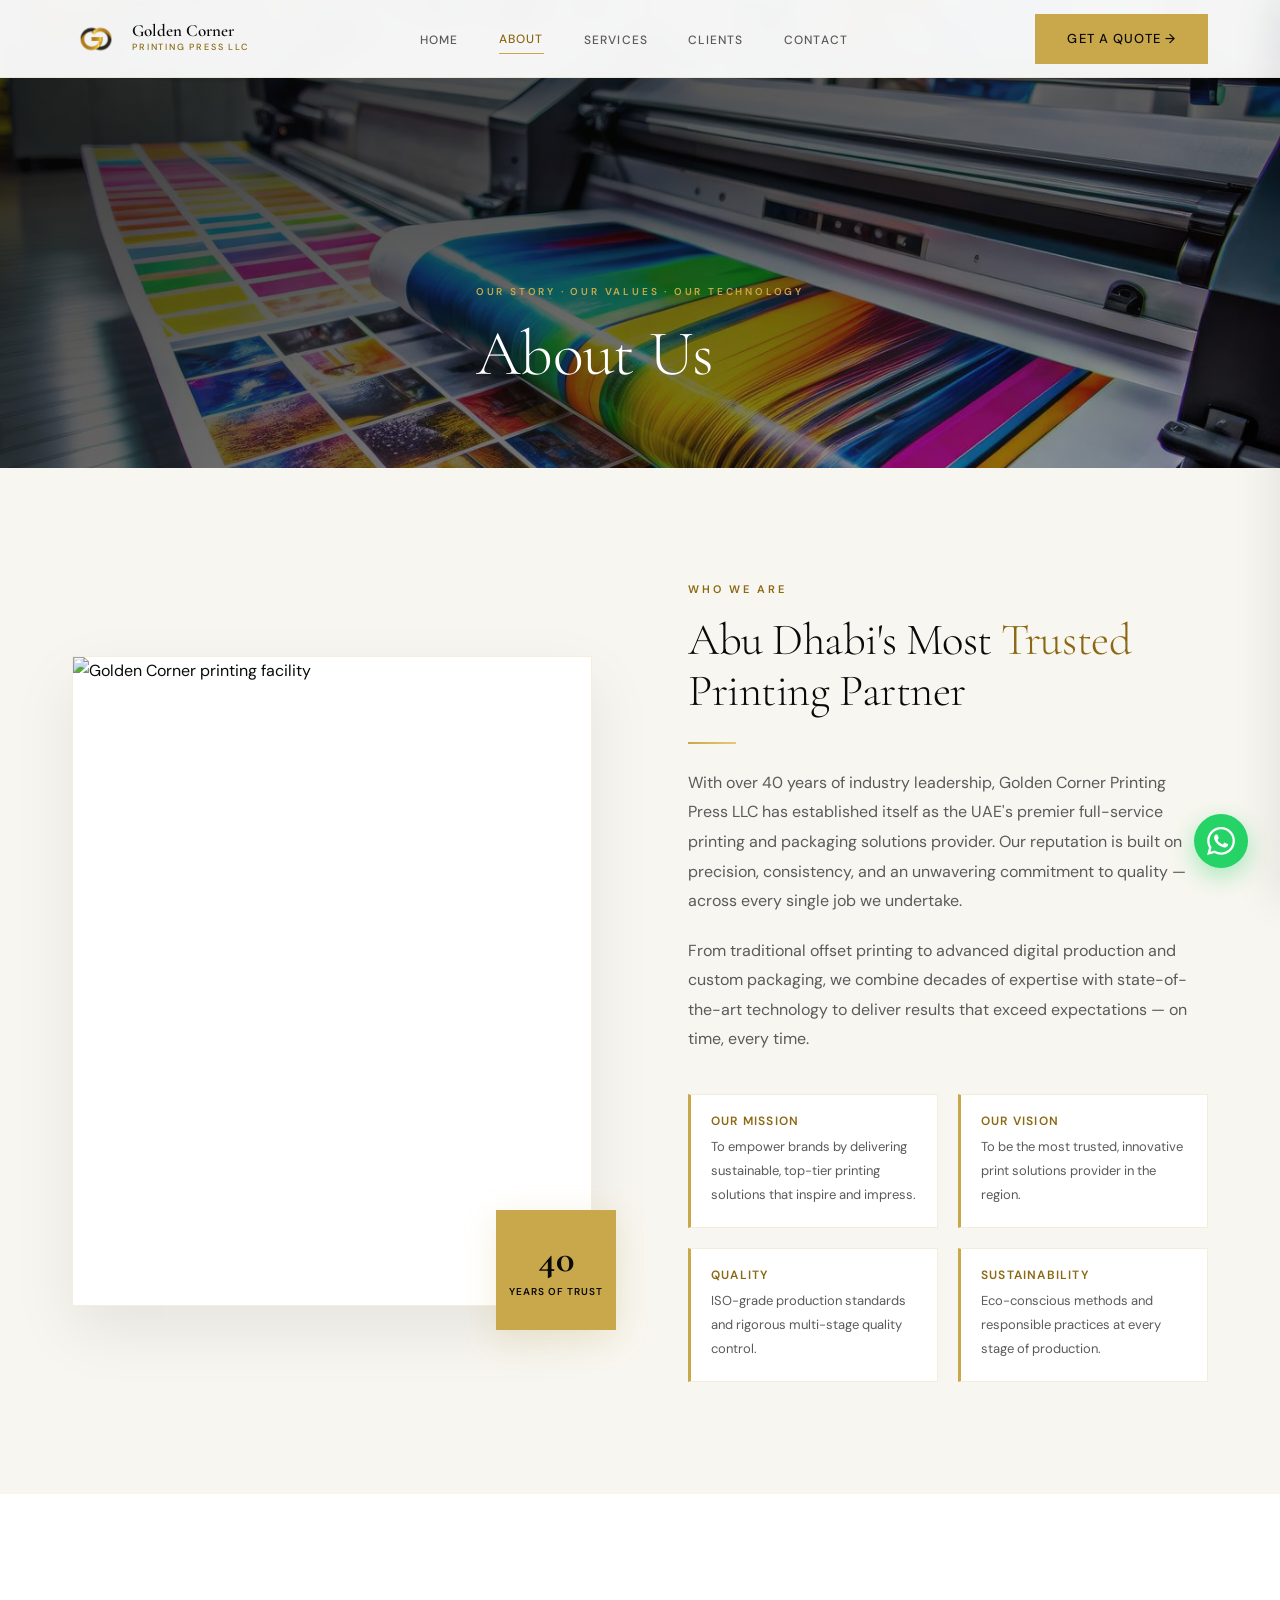
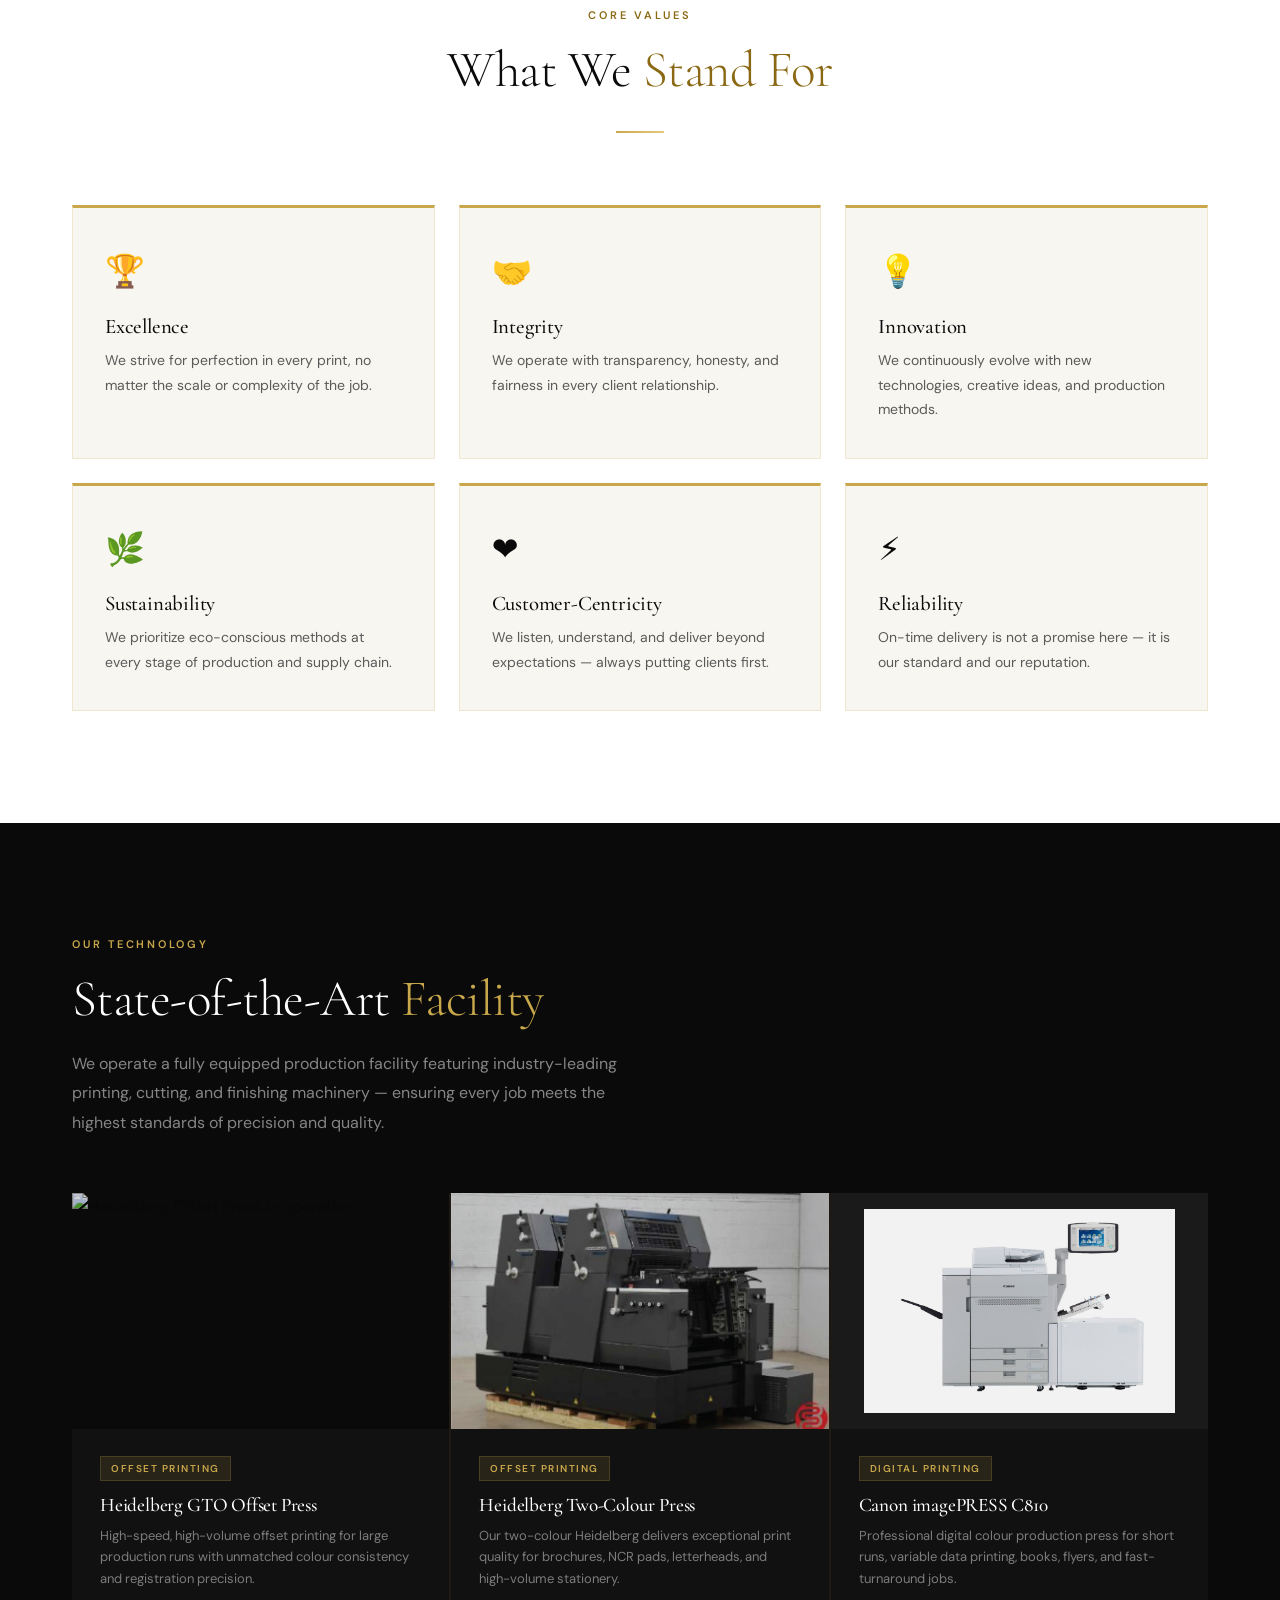
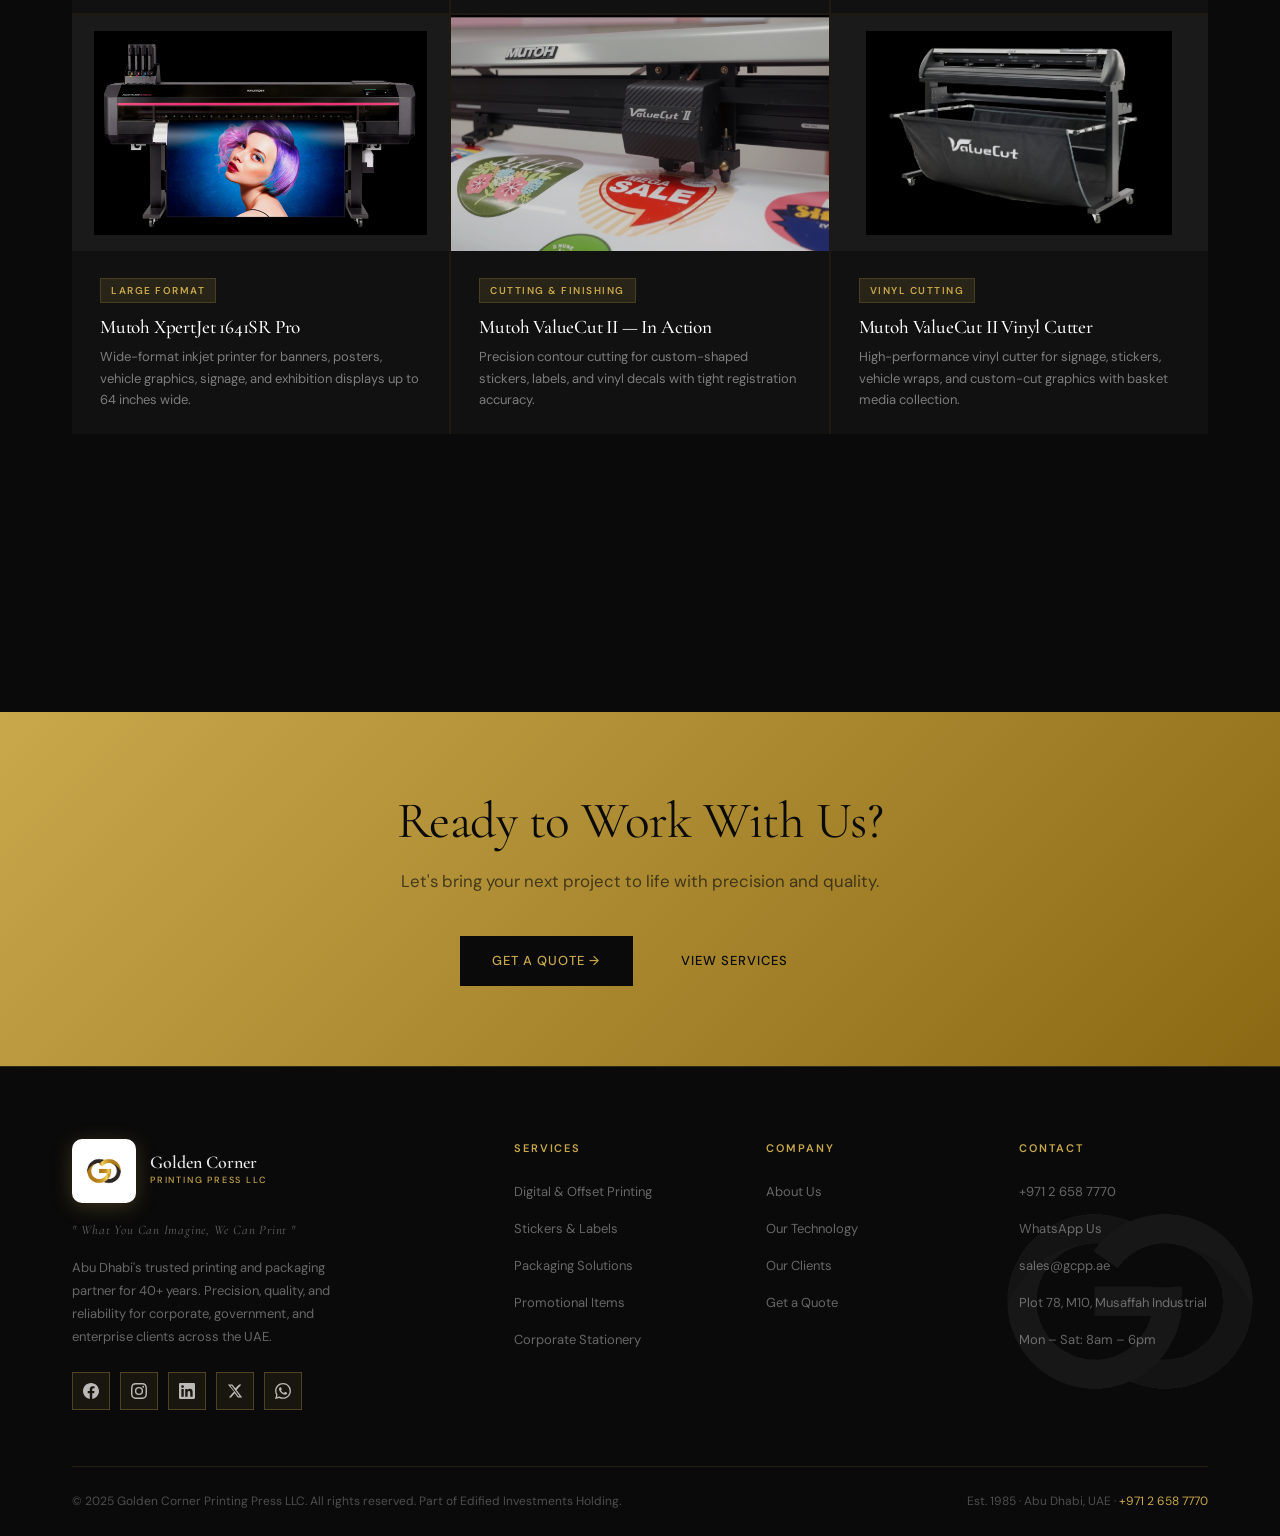
==== commit c04b6196: "adding anime and image of equipment" ====
--- a/pages/about.html
+++ b/pages/about.html
@@ -9,211 +9,375 @@
   <link rel="preconnect" href="https://fonts.gstatic.com" crossorigin>
   <link href="https://fonts.googleapis.com/css2?family=Cormorant+Garamond:wght@300;400;500;600;700&family=DM+Sans:wght@300;400;500;600&display=swap" rel="stylesheet">
   <link rel="stylesheet" href="../css/style.css">
+  <!-- anime.js v4 -->
+  <script src="https://cdn.jsdelivr.net/npm/animejs@4.0.0/lib/anime.iife.min.js"></script>
+  <style>
+    /* ── MACHINES SECTION OVERRIDES ── */
+    .machines-grid-6{
+      display:grid;
+      grid-template-columns:repeat(3,1fr);
+      gap:2px;
+      background:rgba(201,168,76,0.1);
+    }
+    .machine-card{
+      background:#111;
+      position:relative;
+      overflow:hidden;
+      cursor:default;
+      display:flex;
+      flex-direction:column;
+    }
+    .machine-img{
+      width:100%;
+      aspect-ratio:16/10;
+      overflow:hidden;
+      background:#0a0a0a;
+    }
+    .machine-img img{
+      width:100%;
+      height:100%;
+      object-fit:cover;
+      object-position:center;
+      transition:transform 0.6s ease, filter 0.4s ease;
+      filter:brightness(0.82);
+    }
+    .machine-card:hover .machine-img img{
+      transform:scale(1.05);
+      filter:brightness(1);
+    }
+    /* white-bg machine images (canon, mutoh product shots) need special treatment */
+    .machine-img.white-bg{background:#1a1a1a}
+    .machine-img.white-bg img{
+      object-fit:contain;
+      padding:1rem;
+      filter:brightness(0.95) invert(0);
+    }
+    .machine-card:hover .machine-img.white-bg img{
+      filter:brightness(1);
+      transform:scale(1.04);
+    }
+    .machine-info{
+      padding:1.5rem 1.75rem;
+      flex:1;
+      background:#111;
+    }
+    .machine-info h4{
+      font-family:'Cormorant Garamond',serif;
+      font-size:1.2rem;
+      font-weight:500;
+      color:#fff;
+      margin-bottom:0.4rem;
+      line-height:1.3;
+    }
+    .machine-info p{
+      font-size:13px;
+      color:rgba(255,255,255,0.45);
+      margin:0;
+      line-height:1.65;
+    }
+    .machine-tag{
+      display:inline-block;
+      font-size:10px;
+      font-weight:600;
+      letter-spacing:0.15em;
+      text-transform:uppercase;
+      color:var(--gold);
+      background:rgba(201,168,76,0.12);
+      padding:3px 10px;
+      margin-bottom:0.75rem;
+      border:1px solid rgba(201,168,76,0.2);
+    }
+    @media(max-width:900px){.machines-grid-6{grid-template-columns:repeat(2,1fr)}}
+    @media(max-width:560px){.machines-grid-6{grid-template-columns:1fr}}
+  </style>
 </head>
 <body>
 
 <!-- NAV -->
-  <nav id="navbar">
-    <div class="nav-inner">
-      <a href="../index.html" class="nav-logo">
-        <img src="../assets/images/logo.png" alt="Golden Corner Printing Press" class="nav-logo-img">
-        <div class="nav-logo-text">
-          <span>Golden Corner</span>
-          <span>Printing Press LLC</span>
-        </div>
-      </a>
-      <ul class="nav-links">
-        <li><a href="../index.html" class="active-link">Home</a></li>
-        <li><a href="../pages/about.html" class="active-link" class="">About</a></li>
-        <li><a href="../pages/services.html" class="">Services</a></li>
-        <li><a href="../pages/clients.html" class="">Clients</a></li>
-        <li><a href="../pages/contact.html" class="">Contact</a></li>
-      </ul>
-      <a href="../pages/contact.html" class="btn btn-gold nav-cta">Get a Quote →</a>
-      <div class="hamburger" id="hamburger" aria-label="Open menu">
-        <span></span><span></span><span></span>
-      </div>
-    </div>
-  </nav>
-  <div class="mobile-overlay" id="overlay"></div>
-  <div class="mobile-nav" id="mobileNav" aria-hidden="true">
-    <button class="close-btn" id="closeNav" aria-label="Close menu">✕</button>
-    <ul>
+<nav id="navbar">
+  <div class="nav-inner">
+    <a href="../index.html" class="nav-logo">
+      <img src="../assets/images/logo.png" alt="Golden Corner Printing Press" class="nav-logo-img">
+      <div class="nav-logo-text">
+        <span>Golden Corner</span>
+        <span>Printing Press LLC</span>
+      </div>
+    </a>
+    <ul class="nav-links">
       <li><a href="../index.html">Home</a></li>
       <li><a href="../pages/about.html" class="active-link">About</a></li>
       <li><a href="../pages/services.html">Services</a></li>
       <li><a href="../pages/clients.html">Clients</a></li>
       <li><a href="../pages/contact.html">Contact</a></li>
     </ul>
-    <a href="../pages/contact.html" class="btn btn-gold nav-mobile-cta" style="justify-content:center;margin-top:2rem">Get a Quote →</a>
-  </div>
-
-
-  <section class="inner-hero" style="background-image:url('../assets/images/hero2.jpg')">
-    <div class="inner-hero-overlay"></div>
-    <div class="container inner-hero-content">
-      <div class="inner-hero-eyebrow fade-in"><span>Our Story · Our Values · Our Technology</span></div>
-      <h1 class="inner-hero-title fade-in">About Us</h1>
-    </div>
-  </section>
-
-  <section style="background:var(--light);padding:7rem 0">
-    <div class="container">
-      <div class="about-grid">
-        <div class="about-visual fade-in">
-          <div class="about-img-frame">
-            <img src="../assets/images/machine-operator.jpg" alt="Golden Corner printing facility" style="width:100%;height:100%;object-fit:cover">
+    <a href="../pages/contact.html" class="btn btn-gold nav-cta">Get a Quote →</a>
+    <div class="hamburger" id="hamburger" aria-label="Open menu">
+      <span></span><span></span><span></span>
+    </div>
+  </div>
+</nav>
+<div class="mobile-overlay" id="overlay"></div>
+<div class="mobile-nav" id="mobileNav" aria-hidden="true">
+  <button class="close-btn" id="closeNav" aria-label="Close menu">✕</button>
+  <ul>
+    <li><a href="../index.html">Home</a></li>
+    <li><a href="../pages/about.html">About</a></li>
+    <li><a href="../pages/services.html">Services</a></li>
+    <li><a href="../pages/clients.html">Clients</a></li>
+    <li><a href="../pages/contact.html">Contact</a></li>
+  </ul>
+  <a href="../pages/contact.html" class="btn btn-gold nav-mobile-cta" style="justify-content:center;margin-top:2rem">Get a Quote →</a>
+</div>
+
+<!-- INNER HERO -->
+<section class="inner-hero" style="background-image:url('../assets/images/hero2.jpg')">
+  <div class="inner-hero-overlay"></div>
+  <div class="container inner-hero-content">
+    <div class="inner-hero-eyebrow fade-in"><span>Our Story · Our Values · Our Technology</span></div>
+    <h1 class="inner-hero-title fade-in">About Us</h1>
+  </div>
+</section>
+
+<!-- WHO WE ARE -->
+<section style="background:var(--light);padding:7rem 0">
+  <div class="container">
+    <div class="about-grid">
+      <div class="about-visual fade-in">
+        <div class="about-img-frame">
+          <img src="../assets/images/machine-operator.jpg" alt="Golden Corner printing facility" style="width:100%;height:100%;object-fit:cover">
+        </div>
+        <div class="about-badge"><span class="num">40</span><span class="lbl">Years of Trust</span></div>
+      </div>
+      <div class="about-text fade-in" style="transition-delay:0.15s">
+        <span class="section-label">Who We Are</span>
+        <h2>Abu Dhabi's Most <span class="gold">Trusted</span> Printing Partner</h2>
+        <div class="divider"></div>
+        <p>With over 40 years of industry leadership, Golden Corner Printing Press LLC has established itself as the UAE's premier full-service printing and packaging solutions provider. Our reputation is built on precision, consistency, and an unwavering commitment to quality — across every single job we undertake.</p>
+        <p>From traditional offset printing to advanced digital production and custom packaging, we combine decades of expertise with state-of-the-art technology to deliver results that exceed expectations — on time, every time.</p>
+        <div class="about-pillars">
+          <div class="pillar"><h4>Our Mission</h4><p>To empower brands by delivering sustainable, top-tier printing solutions that inspire and impress.</p></div>
+          <div class="pillar"><h4>Our Vision</h4><p>To be the most trusted, innovative print solutions provider in the region.</p></div>
+          <div class="pillar"><h4>Quality</h4><p>ISO-grade production standards and rigorous multi-stage quality control.</p></div>
+          <div class="pillar"><h4>Sustainability</h4><p>Eco-conscious methods and responsible practices at every stage of production.</p></div>
+        </div>
+      </div>
+    </div>
+  </div>
+</section>
+
+<!-- CORE VALUES -->
+<section style="background:var(--white);padding:7rem 0">
+  <div class="container">
+    <div class="section-header fade-in" style="text-align:center">
+      <span class="section-label">Core Values</span>
+      <h2 class="section-title">What We <span class="gold">Stand For</span></h2>
+      <div class="divider center"></div>
+    </div>
+    <div class="values-grid fade-in" style="transition-delay:0.15s">
+      <div class="value-card"><div class="value-icon">🏆</div><h3>Excellence</h3><p>We strive for perfection in every print, no matter the scale or complexity of the job.</p></div>
+      <div class="value-card"><div class="value-icon">🤝</div><h3>Integrity</h3><p>We operate with transparency, honesty, and fairness in every client relationship.</p></div>
+      <div class="value-card"><div class="value-icon">💡</div><h3>Innovation</h3><p>We continuously evolve with new technologies, creative ideas, and production methods.</p></div>
+      <div class="value-card"><div class="value-icon">🌿</div><h3>Sustainability</h3><p>We prioritize eco-conscious methods at every stage of production and supply chain.</p></div>
+      <div class="value-card"><div class="value-icon">❤️</div><h3>Customer-Centricity</h3><p>We listen, understand, and deliver beyond expectations — always putting clients first.</p></div>
+      <div class="value-card"><div class="value-icon">⚡</div><h3>Reliability</h3><p>On-time delivery is not a promise here — it is our standard and our reputation.</p></div>
+    </div>
+  </div>
+</section>
+
+<!-- STATE OF THE ART FACILITY -->
+<section id="machines" style="background:var(--black);padding:7rem 0">
+  <div class="container">
+    <div class="machines-intro fade-in">
+      <span class="section-label" style="color:var(--gold)">Our Technology</span>
+      <h2 class="section-title" style="color:#fff">State-of-the-Art <span style="color:var(--gold)">Facility</span></h2>
+      <p style="color:rgba(255,255,255,0.5);max-width:600px;margin-top:0.75rem;line-height:1.85">
+        We operate a fully equipped production facility featuring industry-leading printing, cutting, and finishing machinery — ensuring every job meets the highest standards of precision and quality.
+      </p>
+    </div>
+
+    <div class="machines-grid-6 fade-in" style="transition-delay:0.15s">
+
+      <!-- Card 1: Heidelberg GTO in action -->
+      <div class="machine-card">
+        <div class="machine-img">
+          <img src="../assets/images/machines/machine-heidelberg-offset.jpg"
+               alt="Heidelberg Offset Press in operation" loading="lazy">
+        </div>
+        <div class="machine-info">
+          <div class="machine-tag">Offset Printing</div>
+          <h4>Heidelberg GTO Offset Press</h4>
+          <p>High-speed, high-volume offset printing for large production runs with unmatched colour consistency and registration precision.</p>
+        </div>
+      </div>
+
+      <!-- Card 2: Heidelberg press full view -->
+      <div class="machine-card">
+        <div class="machine-img">
+          <img src="../assets/images/machines/machine-heidelberg-press.jpg"
+               alt="Heidelberg Two-Colour Offset Press" loading="lazy">
+        </div>
+        <div class="machine-info">
+          <div class="machine-tag">Offset Printing</div>
+          <h4>Heidelberg Two-Colour Press</h4>
+          <p>Our two-colour Heidelberg delivers exceptional print quality for brochures, NCR pads, letterheads, and high-volume stationery.</p>
+        </div>
+      </div>
+
+      <!-- Card 3: Canon imagePRESS C810 -->
+      <div class="machine-card">
+        <div class="machine-img white-bg">
+          <img src="../assets/images/machines/machine-canon-digital.jpg"
+               alt="Canon imagePRESS C810 Digital Press" loading="lazy">
+        </div>
+        <div class="machine-info">
+          <div class="machine-tag">Digital Printing</div>
+          <h4>Canon imagePRESS C810</h4>
+          <p>Professional digital colour production press for short runs, variable data printing, books, flyers, and fast-turnaround jobs.</p>
+        </div>
+      </div>
+
+      <!-- Card 4: Mutoh XpertJet large format -->
+      <div class="machine-card">
+        <div class="machine-img white-bg">
+          <img src="../assets/images/machines/machine-mutoh-largeformat.png"
+               alt="Mutoh XpertJet 1641SR Pro Large Format Printer" loading="lazy">
+        </div>
+        <div class="machine-info">
+          <div class="machine-tag">Large Format</div>
+          <h4>Mutoh XpertJet 1641SR Pro</h4>
+          <p>Wide-format inkjet printer for banners, posters, vehicle graphics, signage, and exhibition displays up to 64 inches wide.</p>
+        </div>
+      </div>
+
+      <!-- Card 5: Mutoh ValueCut II cutter in action -->
+      <div class="machine-card">
+        <div class="machine-img">
+          <img src="../assets/images/machines/machine-mutoh-cutter-action.jpg"
+               alt="Mutoh ValueCut II cutting stickers" loading="lazy">
+        </div>
+        <div class="machine-info">
+          <div class="machine-tag">Cutting & Finishing</div>
+          <h4>Mutoh ValueCut II — In Action</h4>
+          <p>Precision contour cutting for custom-shaped stickers, labels, and vinyl decals with tight registration accuracy.</p>
+        </div>
+      </div>
+
+      <!-- Card 6: Mutoh ValueCut II full unit -->
+      <div class="machine-card">
+        <div class="machine-img white-bg">
+          <img src="../assets/images/machines/machine-mutoh-valuecut.png"
+               alt="Mutoh ValueCut II Vinyl Cutter" loading="lazy">
+        </div>
+        <div class="machine-info">
+          <div class="machine-tag">Vinyl Cutting</div>
+          <h4>Mutoh ValueCut II Vinyl Cutter</h4>
+          <p>High-performance vinyl cutter for signage, stickers, vehicle wraps, and custom-cut graphics with basket media collection.</p>
+        </div>
+      </div>
+
+    </div>
+
+    <!-- Finishing note -->
+    <div class="fade-in" style="margin-top:3rem;padding:2rem 2.5rem;background:rgba(201,168,76,0.06);border:1px solid rgba(201,168,76,0.2);border-left:4px solid var(--gold);transition-delay:0.25s">
+      <p style="color:rgba(255,255,255,0.7);font-size:14px;line-height:1.85;margin:0">
+        <strong style="color:var(--gold)">Finishing Equipment:</strong>&nbsp;
+        Our facility also includes guillotine cutters, perfect binders, saddle stitchers, laminating machines, die-cutters, UV coaters, hot foil stamping, and embossing equipment — giving us complete in-house control over every stage of production.
+      </p>
+    </div>
+
+  </div>
+</section>
+
+<!-- CTA -->
+<div class="cta-banner">
+  <div class="container" style="text-align:center">
+    <h2>Ready to Work With Us?</h2>
+    <p>Let's bring your next project to life with precision and quality.</p>
+    <div class="cta-actions" style="justify-content:center">
+      <a href="../pages/contact.html" class="btn btn-gold">Get a Quote →</a>
+      <a href="../pages/services.html" class="btn btn-outline" style="color:#0A0A0A;border-color:rgba(10,10,10,0.3)">View Services</a>
+    </div>
+  </div>
+</div>
+
+<!-- FOOTER -->
+<footer>
+  <div class="footer-watermark">
+    <img src="../assets/images/logo-footer.png" alt="" aria-hidden="true" class="footer-watermark-img">
+  </div>
+  <div class="container">
+    <div class="footer-top">
+      <div class="footer-brand">
+        <a href="../index.html" class="nav-logo footer-nav-logo">
+          <div class="footer-logo-wrap">
+            <img src="../assets/images/logo-footer.png" alt="Golden Corner Printing Press" class="nav-logo-img footer-logo-img">
           </div>
-          <div class="about-badge"><span class="num">40</span><span class="lbl">Years of Trust</span></div>
-        </div>
-        <div class="about-text fade-in" style="transition-delay:0.15s">
-          <span class="section-label">Who We Are</span>
-          <h2>Abu Dhabi's Most <span class="gold">Trusted</span> Printing Partner</h2>
-          <div class="divider"></div>
-          <p>With over 40 years of industry leadership, Golden Corner Printing Press LLC has established itself as the UAE's premier full-service printing and packaging solutions provider. Our reputation is built on precision, consistency, and an unwavering commitment to quality — across every single job we undertake.</p>
-          <p>From traditional offset printing to advanced digital production and custom packaging, we combine decades of expertise with state-of-the-art technology to deliver results that exceed expectations — on time, every time.</p>
-          <div class="about-pillars">
-            <div class="pillar"><h4>Our Mission</h4><p>To empower brands by delivering sustainable, top-tier printing solutions that inspire and impress.</p></div>
-            <div class="pillar"><h4>Our Vision</h4><p>To be the most trusted, innovative print solutions provider in the region.</p></div>
-            <div class="pillar"><h4>Quality</h4><p>ISO-grade production standards and rigorous multi-stage quality control.</p></div>
-            <div class="pillar"><h4>Sustainability</h4><p>Eco-conscious methods and responsible practices at every stage of production.</p></div>
+          <div class="nav-logo-text footer-logo-text">
+            <span>Golden Corner</span>
+            <span>Printing Press LLC</span>
           </div>
-        </div>
-      </div>
-    </div>
-  </section>
-
-  <section style="background:var(--white);padding:7rem 0">
-    <div class="container">
-      <div class="section-header fade-in" style="text-align:center">
-        <span class="section-label">Core Values</span>
-        <h2 class="section-title">What We <span class="gold">Stand For</span></h2>
-        <div class="divider center"></div>
-      </div>
-      <div class="values-grid fade-in" style="transition-delay:0.15s">
-        <div class="value-card"><div class="value-icon">🏆</div><h3>Excellence</h3><p>We strive for perfection in every print, no matter the scale or complexity of the job.</p></div>
-        <div class="value-card"><div class="value-icon">🤝</div><h3>Integrity</h3><p>We operate with transparency, honesty, and fairness in every client relationship.</p></div>
-        <div class="value-card"><div class="value-icon">💡</div><h3>Innovation</h3><p>We continuously evolve with new technologies, creative ideas, and production methods.</p></div>
-        <div class="value-card"><div class="value-icon">🌿</div><h3>Sustainability</h3><p>We prioritize eco-conscious methods at every stage of production and supply chain.</p></div>
-        <div class="value-card"><div class="value-icon">❤️</div><h3>Customer-Centricity</h3><p>We listen, understand, and deliver beyond expectations — always putting clients first.</p></div>
-        <div class="value-card"><div class="value-icon">⚡</div><h3>Reliability</h3><p>On-time delivery is not a promise here — it is our standard and our reputation.</p></div>
-      </div>
-    </div>
-  </section>
-
-  <section id="machines" style="background:var(--black);padding:7rem 0">
-    <div class="container">
-      <div class="machines-intro fade-in">
-        <span class="section-label" style="color:var(--gold)">Our Technology</span>
-        <h2 class="section-title" style="color:#fff">State-of-the-Art <span style="color:var(--gold)">Facility</span></h2>
-        <p style="color:rgba(255,255,255,0.5);max-width:560px;margin-top:0.75rem">We operate a fully equipped production facility with the latest printing and finishing machinery.</p>
-      </div>
-      <div class="machines-grid fade-in" style="transition-delay:0.15s">
-        <div class="machine-card">
-          <div class="machine-img"><img src="../assets/images/hero1.jpg" alt="Heidelberg offset press" loading="lazy"></div>
-          <div class="machine-info"><div class="machine-tag">Offset</div><h4>Heidelberg Offset Presses</h4><p>High-speed, high-volume printing for large production runs with unmatched colour consistency.</p></div>
-        </div>
-        <div class="machine-card">
-          <div class="machine-img"><img src="../assets/images/hero2.jpg" alt="Large format digital press" loading="lazy"></div>
-          <div class="machine-info"><div class="machine-tag">Digital</div><h4>Canon &amp; Xerox Digital Presses</h4><p>For personalised, quick-turnaround digital jobs with vibrant colour and variable data capability.</p></div>
-        </div>
-        <div class="machine-card">
-          <div class="machine-img"><img src="../assets/images/hero3.jpg" alt="Modern printing facility" loading="lazy"></div>
-          <div class="machine-info"><div class="machine-tag">Finishing</div><h4>Finishing Equipment</h4><p>Guillotine cutters, binders, laminators, die-cutters, UV coaters, and hot foil machines.</p></div>
-        </div>
-      </div>
-    </div>
-  </section>
-
-  <div class="cta-banner">
-    <div class="container" style="text-align:center">
-      <h2>Ready to Work With Us?</h2>
-      <p>Let's bring your next project to life with precision and quality.</p>
-      <div class="cta-actions" style="justify-content:center">
-        <a href="../pages/contact.html" class="btn btn-gold">Get a Quote →</a>
-        <a href="../pages/services.html" class="btn btn-outline" style="color:#0A0A0A;border-color:rgba(10,10,10,0.3)">View Services</a>
-      </div>
-    </div>
-  </div>
-
-<!-- FOOTER -->
-  <footer>
-    <div class="footer-watermark">
-      <img src="../assets/images/logo-footer.png" alt="" aria-hidden="true" class="footer-watermark-img">
-    </div>
-    <div class="container">
-      <div class="footer-top">
-        <div class="footer-brand">
-          <a href="../index.html" class="nav-logo footer-nav-logo">
-            <div class="footer-logo-wrap">
-              <img src="../assets/images/logo-footer.png" alt="Golden Corner Printing Press" class="nav-logo-img footer-logo-img">
-            </div>
-            <div class="nav-logo-text footer-logo-text">
-              <span>Golden Corner</span>
-              <span>Printing Press LLC</span>
-            </div>
-          </a>
-          <p class="footer-tagline">" What You Can Imagine, We Can Print "</p>
-          <p class="footer-desc">Abu Dhabi's trusted printing and packaging partner for 40+ years. Precision, quality, and reliability for corporate, government, and enterprise clients across the UAE.</p>
-          <div class="footer-socials">
-            <a href="https://www.facebook.com" target="_blank" rel="noopener" class="social-btn" aria-label="Facebook">
-              <svg viewBox="0 0 24 24" fill="currentColor"><path d="M24 12.073c0-6.627-5.373-12-12-12s-12 5.373-12 12c0 5.99 4.388 10.954 10.125 11.854v-8.385H7.078v-3.47h3.047V9.43c0-3.007 1.792-4.669 4.533-4.669 1.312 0 2.686.235 2.686.235v2.953H15.83c-1.491 0-1.956.925-1.956 1.874v2.25h3.328l-.532 3.47h-2.796v8.385C19.612 23.027 24 18.062 24 12.073z"/></svg>
-            </a>
-            <a href="https://www.instagram.com" target="_blank" rel="noopener" class="social-btn" aria-label="Instagram">
-              <svg viewBox="0 0 24 24" fill="currentColor"><path d="M12 2.163c3.204 0 3.584.012 4.85.07 3.252.148 4.771 1.691 4.919 4.919.058 1.265.069 1.645.069 4.849 0 3.205-.012 3.584-.069 4.849-.149 3.225-1.664 4.771-4.919 4.919-1.266.058-1.644.07-4.85.07-3.204 0-3.584-.012-4.849-.07-3.26-.149-4.771-1.699-4.919-4.92-.058-1.265-.07-1.644-.07-4.849 0-3.204.013-3.583.07-4.849.149-3.227 1.664-4.771 4.919-4.919 1.266-.057 1.645-.069 4.849-.069zM12 0C8.741 0 8.333.014 7.053.072 2.695.272.273 2.69.073 7.052.014 8.333 0 8.741 0 12c0 3.259.014 3.668.072 4.948.2 4.358 2.618 6.78 6.98 6.98C8.333 23.986 8.741 24 12 24c3.259 0 3.668-.014 4.948-.072 4.354-.2 6.782-2.618 6.979-6.98.059-1.28.073-1.689.073-4.948 0-3.259-.014-3.667-.072-4.947-.196-4.354-2.617-6.78-6.979-6.98C15.668.014 15.259 0 12 0zm0 5.838a6.162 6.162 0 100 12.324 6.162 6.162 0 000-12.324zM12 16a4 4 0 110-8 4 4 0 010 8zm6.406-11.845a1.44 1.44 0 100 2.881 1.44 1.44 0 000-2.881z"/></svg>
-            </a>
-            <a href="https://www.linkedin.com" target="_blank" rel="noopener" class="social-btn" aria-label="LinkedIn">
-              <svg viewBox="0 0 24 24" fill="currentColor"><path d="M20.447 20.452h-3.554v-5.569c0-1.328-.027-3.037-1.852-3.037-1.853 0-2.136 1.445-2.136 2.939v5.667H9.351V9h3.414v1.561h.046c.477-.9 1.637-1.85 3.37-1.85 3.601 0 4.267 2.37 4.267 5.455v6.286zM5.337 7.433a2.062 2.062 0 01-2.063-2.065 2.064 2.064 0 112.063 2.065zm1.782 13.019H3.555V9h3.564v11.452zM22.225 0H1.771C.792 0 0 .774 0 1.729v20.542C0 23.227.792 24 1.771 24h20.451C23.2 24 24 23.227 24 22.271V1.729C24 .774 23.2 0 22.222 0h.003z"/></svg>
-            </a>
-            <a href="https://www.twitter.com" target="_blank" rel="noopener" class="social-btn" aria-label="X (Twitter)">
-              <svg viewBox="0 0 24 24" fill="currentColor"><path d="M18.244 2.25h3.308l-7.227 8.26 8.502 11.24H16.17l-4.714-6.231-5.401 6.231H2.747l7.73-8.835L1.254 2.25H8.08l4.261 5.631 5.903-5.631zm-1.161 17.52h1.833L7.084 4.126H5.117z"/></svg>
-            </a>
-            <a href="https://wa.me/97126587770" target="_blank" rel="noopener" class="social-btn" aria-label="WhatsApp">
-              <svg viewBox="0 0 24 24" fill="currentColor"><path d="M17.472 14.382c-.297-.149-1.758-.867-2.03-.967-.273-.099-.471-.148-.67.15-.197.297-.767.966-.94 1.164-.173.199-.347.223-.644.075-.297-.15-1.255-.463-2.39-1.475-.883-.788-1.48-1.761-1.653-2.059-.173-.297-.018-.458.13-.606.134-.133.298-.347.446-.52.149-.174.198-.298.298-.497.099-.198.05-.371-.025-.52-.075-.149-.669-1.612-.916-2.207-.242-.579-.487-.5-.669-.51-.173-.008-.371-.01-.57-.01-.198 0-.52.074-.792.372-.272.297-1.04 1.016-1.04 2.479 0 1.462 1.065 2.875 1.213 3.074.149.198 2.096 3.2 5.077 4.487.709.306 1.262.489 1.694.625.712.227 1.36.195 1.871.118.571-.085 1.758-.719 2.006-1.413.248-.694.248-1.289.173-1.413-.074-.124-.272-.198-.57-.347m-5.421 7.403h-.004a9.87 9.87 0 01-5.031-1.378l-.361-.214-3.741.982.998-3.648-.235-.374a9.86 9.86 0 01-1.51-5.26c.001-5.45 4.436-9.884 9.888-9.884 2.64 0 5.122 1.03 6.988 2.898a9.825 9.825 0 012.893 6.994c-.003 5.45-4.437 9.884-9.885 9.884m8.413-18.297A11.815 11.815 0 0012.05 0C5.495 0 .16 5.335.157 11.892c0 2.096.547 4.142 1.588 5.945L.057 24l6.305-1.654a11.882 11.882 0 005.683 1.448h.005c6.554 0 11.89-5.335 11.893-11.893a11.821 11.821 0 00-3.48-8.413z"/></svg>
-            </a>
-          </div>
-        </div>
-        <div class="footer-col">
-          <h5>Services</h5>
-          <ul>
-            <li><a href="../pages/services.html#printing">Digital &amp; Offset Printing</a></li>
-            <li><a href="../pages/services.html#stickers">Stickers &amp; Labels</a></li>
-            <li><a href="../pages/services.html#packaging">Packaging Solutions</a></li>
-            <li><a href="../pages/services.html#promo">Promotional Items</a></li>
-            <li><a href="../pages/services.html#promo">Corporate Stationery</a></li>
-          </ul>
-        </div>
-        <div class="footer-col">
-          <h5>Company</h5>
-          <ul>
-            <li><a href="../pages/about.html">About Us</a></li>
-            <li><a href="../pages/about.html#machines">Our Technology</a></li>
-            <li><a href="../pages/clients.html">Our Clients</a></li>
-            <li><a href="../pages/contact.html">Get a Quote</a></li>
-          </ul>
-        </div>
-        <div class="footer-col">
-          <h5>Contact</h5>
-          <ul>
-            <li><a href="tel:+97126587770">+971 2 658 7770</a></li>
-            <li><a href="https://wa.me/97126587770" target="_blank" rel="noopener">WhatsApp Us</a></li>
-            <li><a href="mailto:sales@gcpp.ae">sales@gcpp.ae</a></li>
-            <li><a href="../pages/contact.html">Plot 78, M10, Musaffah Industrial</a></li>
-            <li><a href="../pages/contact.html">Mon – Sat: 8am – 6pm</a></li>
-          </ul>
-        </div>
-      </div>
-      <div class="footer-bottom">
-        <p>© 2025 Golden Corner Printing Press LLC. All rights reserved. Part of Edified Investments Holding.</p>
-        <p>Est. 1985 · Abu Dhabi, UAE · <a href="tel:+97126587770">+971 2 658 7770</a></p>
-      </div>
-    </div>
-  </footer>
-
-  <a href="https://wa.me/97126587770" target="_blank" rel="noopener" class="whatsapp-btn" aria-label="Chat on WhatsApp">
-    <svg viewBox="0 0 24 24" xmlns="http://www.w3.org/2000/svg"><path d="M17.472 14.382c-.297-.149-1.758-.867-2.03-.967-.273-.099-.471-.148-.67.15-.197.297-.767.966-.94 1.164-.173.199-.347.223-.644.075-.297-.15-1.255-.463-2.39-1.475-.883-.788-1.48-1.761-1.653-2.059-.173-.297-.018-.458.13-.606.134-.133.298-.347.446-.52.149-.174.198-.298.298-.497.099-.198.05-.371-.025-.52-.075-.149-.669-1.612-.916-2.207-.242-.579-.487-.5-.669-.51-.173-.008-.371-.01-.57-.01-.198 0-.52.074-.792.372-.272.297-1.04 1.016-1.04 2.479 0 1.462 1.065 2.875 1.213 3.074.149.198 2.096 3.2 5.077 4.487.709.306 1.262.489 1.694.625.712.227 1.36.195 1.871.118.571-.085 1.758-.719 2.006-1.413.248-.694.248-1.289.173-1.413-.074-.124-.272-.198-.57-.347m-5.421 7.403h-.004a9.87 9.87 0 01-5.031-1.378l-.361-.214-3.741.982.998-3.648-.235-.374a9.86 9.86 0 01-1.51-5.26c.001-5.45 4.436-9.884 9.888-9.884 2.64 0 5.122 1.03 6.988 2.898a9.825 9.825 0 012.893 6.994c-.003 5.45-4.437 9.884-9.885 9.884m8.413-18.297A11.815 11.815 0 0012.05 0C5.495 0 .16 5.335.157 11.892c0 2.096.547 4.142 1.588 5.945L.057 24l6.305-1.654a11.882 11.882 0 005.683 1.448h.005c6.554 0 11.89-5.335 11.893-11.893a11.821 11.821 0 00-3.48-8.413z"/></svg>
-  </a>
-
-  <script src="../js/main.js"></script>
+        </a>
+        <p class="footer-tagline">" What You Can Imagine, We Can Print "</p>
+        <p class="footer-desc">Abu Dhabi's trusted printing and packaging partner for 40+ years. Precision, quality, and reliability for corporate, government, and enterprise clients across the UAE.</p>
+        <div class="footer-socials">
+          <a href="https://www.facebook.com" target="_blank" rel="noopener" class="social-btn" aria-label="Facebook">
+            <svg viewBox="0 0 24 24" fill="currentColor"><path d="M24 12.073c0-6.627-5.373-12-12-12s-12 5.373-12 12c0 5.99 4.388 10.954 10.125 11.854v-8.385H7.078v-3.47h3.047V9.43c0-3.007 1.792-4.669 4.533-4.669 1.312 0 2.686.235 2.686.235v2.953H15.83c-1.491 0-1.956.925-1.956 1.874v2.25h3.328l-.532 3.47h-2.796v8.385C19.612 23.027 24 18.062 24 12.073z"/></svg>
+          </a>
+          <a href="https://www.instagram.com" target="_blank" rel="noopener" class="social-btn" aria-label="Instagram">
+            <svg viewBox="0 0 24 24" fill="currentColor"><path d="M12 2.163c3.204 0 3.584.012 4.85.07 3.252.148 4.771 1.691 4.919 4.919.058 1.265.069 1.645.069 4.849 0 3.205-.012 3.584-.069 4.849-.149 3.225-1.664 4.771-4.919 4.919-1.266.058-1.644.07-4.85.07-3.204 0-3.584-.012-4.849-.07-3.26-.149-4.771-1.699-4.919-4.92-.058-1.265-.07-1.644-.07-4.849 0-3.204.013-3.583.07-4.849.149-3.227 1.664-4.771 4.919-4.919 1.266-.057 1.645-.069 4.849-.069zM12 0C8.741 0 8.333.014 7.053.072 2.695.272.273 2.69.073 7.052.014 8.333 0 8.741 0 12c0 3.259.014 3.668.072 4.948.2 4.358 2.618 6.78 6.98 6.98C8.333 23.986 8.741 24 12 24c3.259 0 3.668-.014 4.948-.072 4.354-.2 6.782-2.618 6.979-6.98.059-1.28.073-1.689.073-4.948 0-3.259-.014-3.667-.072-4.947-.196-4.354-2.617-6.78-6.979-6.98C15.668.014 15.259 0 12 0zm0 5.838a6.162 6.162 0 100 12.324 6.162 6.162 0 000-12.324zM12 16a4 4 0 110-8 4 4 0 010 8zm6.406-11.845a1.44 1.44 0 100 2.881 1.44 1.44 0 000-2.881z"/></svg>
+          </a>
+          <a href="https://www.linkedin.com" target="_blank" rel="noopener" class="social-btn" aria-label="LinkedIn">
+            <svg viewBox="0 0 24 24" fill="currentColor"><path d="M20.447 20.452h-3.554v-5.569c0-1.328-.027-3.037-1.852-3.037-1.853 0-2.136 1.445-2.136 2.939v5.667H9.351V9h3.414v1.561h.046c.477-.9 1.637-1.85 3.37-1.85 3.601 0 4.267 2.37 4.267 5.455v6.286zM5.337 7.433a2.062 2.062 0 01-2.063-2.065 2.064 2.064 0 112.063 2.065zm1.782 13.019H3.555V9h3.564v11.452zM22.225 0H1.771C.792 0 0 .774 0 1.729v20.542C0 23.227.792 24 1.771 24h20.451C23.2 24 24 23.227 24 22.271V1.729C24 .774 23.2 0 22.222 0h.003z"/></svg>
+          </a>
+          <a href="https://www.twitter.com" target="_blank" rel="noopener" class="social-btn" aria-label="X (Twitter)">
+            <svg viewBox="0 0 24 24" fill="currentColor"><path d="M18.244 2.25h3.308l-7.227 8.26 8.502 11.24H16.17l-4.714-6.231-5.401 6.231H2.747l7.73-8.835L1.254 2.25H8.08l4.261 5.631 5.903-5.631zm-1.161 17.52h1.833L7.084 4.126H5.117z"/></svg>
+          </a>
+          <a href="https://wa.me/97126587770" target="_blank" rel="noopener" class="social-btn" aria-label="WhatsApp">
+            <svg viewBox="0 0 24 24" fill="currentColor"><path d="M17.472 14.382c-.297-.149-1.758-.867-2.03-.967-.273-.099-.471-.148-.67.15-.197.297-.767.966-.94 1.164-.173.199-.347.223-.644.075-.297-.15-1.255-.463-2.39-1.475-.883-.788-1.48-1.761-1.653-2.059-.173-.297-.018-.458.13-.606.134-.133.298-.347.446-.52.149-.174.198-.298.298-.497.099-.198.05-.371-.025-.52-.075-.149-.669-1.612-.916-2.207-.242-.579-.487-.5-.669-.51-.173-.008-.371-.01-.57-.01-.198 0-.52.074-.792.372-.272.297-1.04 1.016-1.04 2.479 0 1.462 1.065 2.875 1.213 3.074.149.198 2.096 3.2 5.077 4.487.709.306 1.262.489 1.694.625.712.227 1.36.195 1.871.118.571-.085 1.758-.719 2.006-1.413.248-.694.248-1.289.173-1.413-.074-.124-.272-.198-.57-.347m-5.421 7.403h-.004a9.87 9.87 0 01-5.031-1.378l-.361-.214-3.741.982.998-3.648-.235-.374a9.86 9.86 0 01-1.51-5.26c.001-5.45 4.436-9.884 9.888-9.884 2.64 0 5.122 1.03 6.988 2.898a9.825 9.825 0 012.893 6.994c-.003 5.45-4.437 9.884-9.885 9.884m8.413-18.297A11.815 11.815 0 0012.05 0C5.495 0 .16 5.335.157 11.892c0 2.096.547 4.142 1.588 5.945L.057 24l6.305-1.654a11.882 11.882 0 005.683 1.448h.005c6.554 0 11.89-5.335 11.893-11.893a11.821 11.821 0 00-3.48-8.413z"/></svg>
+          </a>
+        </div>
+      </div>
+      <div class="footer-col">
+        <h5>Services</h5>
+        <ul>
+          <li><a href="../pages/services.html#printing">Digital &amp; Offset Printing</a></li>
+          <li><a href="../pages/services.html#stickers">Stickers &amp; Labels</a></li>
+          <li><a href="../pages/services.html#packaging">Packaging Solutions</a></li>
+          <li><a href="../pages/services.html#promo">Promotional Items</a></li>
+          <li><a href="../pages/services.html#promo">Corporate Stationery</a></li>
+        </ul>
+      </div>
+      <div class="footer-col">
+        <h5>Company</h5>
+        <ul>
+          <li><a href="../pages/about.html">About Us</a></li>
+          <li><a href="../pages/about.html#machines">Our Technology</a></li>
+          <li><a href="../pages/clients.html">Our Clients</a></li>
+          <li><a href="../pages/contact.html">Get a Quote</a></li>
+        </ul>
+      </div>
+      <div class="footer-col">
+        <h5>Contact</h5>
+        <ul>
+          <li><a href="tel:+97126587770">+971 2 658 7770</a></li>
+          <li><a href="https://wa.me/97126587770" target="_blank" rel="noopener">WhatsApp Us</a></li>
+          <li><a href="mailto:sales@gcpp.ae">sales@gcpp.ae</a></li>
+          <li><a href="../pages/contact.html">Plot 78, M10, Musaffah Industrial</a></li>
+          <li><a href="../pages/contact.html">Mon – Sat: 8am – 6pm</a></li>
+        </ul>
+      </div>
+    </div>
+    <div class="footer-bottom">
+      <p>© 2025 Golden Corner Printing Press LLC. All rights reserved. Part of Edified Investments Holding.</p>
+      <p>Est. 1985 · Abu Dhabi, UAE · <a href="tel:+97126587770">+971 2 658 7770</a></p>
+    </div>
+  </div>
+</footer>
+
+<a href="https://wa.me/97126587770" target="_blank" rel="noopener" class="whatsapp-btn" aria-label="Chat on WhatsApp">
+  <svg viewBox="0 0 24 24" xmlns="http://www.w3.org/2000/svg"><path d="M17.472 14.382c-.297-.149-1.758-.867-2.03-.967-.273-.099-.471-.148-.67.15-.197.297-.767.966-.94 1.164-.173.199-.347.223-.644.075-.297-.15-1.255-.463-2.39-1.475-.883-.788-1.48-1.761-1.653-2.059-.173-.297-.018-.458.13-.606.134-.133.298-.347.446-.52.149-.174.198-.298.298-.497.099-.198.05-.371-.025-.52-.075-.149-.669-1.612-.916-2.207-.242-.579-.487-.5-.669-.51-.173-.008-.371-.01-.57-.01-.198 0-.52.074-.792.372-.272.297-1.04 1.016-1.04 2.479 0 1.462 1.065 2.875 1.213 3.074.149.198 2.096 3.2 5.077 4.487.709.306 1.262.489 1.694.625.712.227 1.36.195 1.871.118.571-.085 1.758-.719 2.006-1.413.248-.694.248-1.289.173-1.413-.074-.124-.272-.198-.57-.347m-5.421 7.403h-.004a9.87 9.87 0 01-5.031-1.378l-.361-.214-3.741.982.998-3.648-.235-.374a9.86 9.86 0 01-1.51-5.26c.001-5.45 4.436-9.884 9.888-9.884 2.64 0 5.122 1.03 6.988 2.898a9.825 9.825 0 012.893 6.994c-.003 5.45-4.437 9.884-9.885 9.884m8.413-18.297A11.815 11.815 0 0012.05 0C5.495 0 .16 5.335.157 11.892c0 2.096.547 4.142 1.588 5.945L.057 24l6.305-1.654a11.882 11.882 0 005.683 1.448h.005c6.554 0 11.89-5.335 11.893-11.893a11.821 11.821 0 00-3.48-8.413z"/></svg>
+</a>
+
+<script src="../js/main.js"></script>
 </body>
-</html>+</html>
--- a/css/style.css
+++ b/css/style.css
@@ -52,39 +52,18 @@
 .mobile-overlay.open{opacity:1;pointer-events:all}
 .close-btn{position:absolute;top:1.5rem;right:1.5rem;background:none;border:none;color:var(--black);font-size:1.5rem;cursor:pointer;width:36px;height:36px;display:flex;align-items:center;justify-content:center}
 .nav-mobile-cta{margin-top:2rem}
-/* ── HERO ── */
-
-
-
-
-
-
-.hero-eyebrow span{font-size:10px;letter-spacing:0.28em;text-transform:uppercase;color:var(--gold-dark);font-weight:600}
-.hero-eyebrow::before{content:'';width:32px;height:1px;background:var(--gold)}
-
-.hero-h1 em{font-style:normal;color:var(--gold)}
-
-
-
-
-
-/* Hero image mosaic */
-
-
-
-
-
-
 
 /* ── MARQUEE ── */
 .marquee-bar{background:var(--black);padding:12px 0;overflow:hidden;white-space:nowrap}
 .marquee-track{display:inline-flex;animation:marquee 28s linear infinite}
 .marquee-item{display:inline-flex;align-items:center;gap:24px;padding:0 24px;font-size:11px;font-weight:600;letter-spacing:0.18em;text-transform:uppercase;color:var(--gold)}
 .marquee-dot{width:4px;height:4px;background:var(--gold-dark);border-radius:50%;opacity:0.6}
+
 /* ── SECTIONS ── */
 section{padding:7rem 0}
 .section-header{margin-bottom:4.5rem}
 .section-title{font-size:clamp(2.2rem,4vw,3.5rem);font-weight:300;color:var(--black)}
+
 /* ── ABOUT ── */
 #about{background:var(--light)}
 .about-grid{display:grid;grid-template-columns:1fr 1fr;gap:6rem;align-items:center}
@@ -100,6 +79,7 @@
 .pillar{padding:1.25rem;border:1px solid var(--border);border-left:3px solid var(--gold);background:var(--white)}
 .pillar h4{font-family:var(--sans);font-size:12px;font-weight:600;letter-spacing:0.1em;text-transform:uppercase;color:var(--gold-dark);margin-bottom:6px}
 .pillar p{font-size:13px;color:var(--text-muted);margin:0}
+
 /* ── SERVICES ── */
 #services{background:var(--white)}
 .services-intro{display:grid;grid-template-columns:1fr 1fr;gap:5rem;align-items:start;margin-bottom:4rem}
@@ -123,12 +103,14 @@
 .service-card h3{font-family:var(--serif);font-size:1.4rem;font-weight:500;margin-bottom:0.75rem;color:var(--black)}
 .service-card p{font-size:14px;color:var(--text-muted);line-height:1.75;margin:0}
 .service-num{position:absolute;top:1.5rem;right:1.75rem;font-family:var(--serif);font-size:3rem;font-weight:700;color:rgba(201,168,76,0.1);line-height:1;user-select:none}
+
 /* Package gallery */
 .pkg-gallery{display:grid;grid-template-columns:repeat(4,1fr);gap:1rem;margin-top:2rem}
 .pkg-item{overflow:hidden;border:1px solid var(--border);background:var(--white)}
 .pkg-item img{width:100%;aspect-ratio:1;object-fit:cover;transition:transform 0.5s ease}
 .pkg-item:hover img{transform:scale(1.08)}
 .pkg-label{font-size:11px;font-weight:600;letter-spacing:0.1em;text-transform:uppercase;color:var(--gold-dark);padding:8px 10px;background:var(--white);border-top:1px solid var(--border);text-align:center}
+
 /* ── MACHINES ── */
 #machines{background:var(--black);padding:7rem 0}
 #machines .section-label{color:var(--gold)}
@@ -144,6 +126,7 @@
 .machine-info h4{font-family:var(--serif);font-size:1.2rem;font-weight:500;color:var(--white);margin-bottom:0.4rem}
 .machine-info p{font-size:13px;color:rgba(255,255,255,0.45);margin:0;line-height:1.6}
 .machine-tag{display:inline-block;font-size:10px;font-weight:600;letter-spacing:0.15em;text-transform:uppercase;color:var(--gold);background:rgba(201,168,76,0.1);padding:3px 10px;margin-bottom:0.75rem}
+
 /* ── PROCESS ── */
 #process{background:var(--light)}
 .process-steps{display:grid;grid-template-columns:repeat(3,1fr);gap:0;position:relative}
@@ -155,6 +138,7 @@
 .process-step p{font-size:13.5px;color:var(--text-muted);line-height:1.75;max-width:260px;margin:0 auto}
 .process-items{margin-top:1rem;display:flex;flex-direction:column;gap:4px}
 .process-item-tag{font-size:11px;color:var(--gold-dark);font-weight:500}
+
 /* ── WHY US ── */
 #why{background:var(--black)}
 #why .section-label{color:var(--gold)}
@@ -169,6 +153,7 @@
 .why-icon{font-size:1.5rem;flex-shrink:0;margin-top:2px}
 .why-content h4{font-family:var(--sans);font-size:14px;font-weight:600;color:rgba(255,255,255,0.9);margin-bottom:5px}
 .why-content p{font-size:13px;color:rgba(255,255,255,0.45);margin:0;line-height:1.65}
+
 /* ── CLIENTS ── */
 #clients{background:var(--white)}
 .clients-intro{text-align:center;margin-bottom:4rem}
@@ -178,6 +163,7 @@
 .client-name{font-family:var(--sans);font-size:11px;font-weight:600;letter-spacing:0.08em;text-transform:uppercase;color:var(--text-light);text-align:center;transition:color var(--transition);line-height:1.4}
 .client-cell:hover .client-name{color:var(--gold-dark)}
 .clients-note{text-align:center;margin-top:3rem;color:var(--text-light);font-size:13px}
+
 /* ── PORTFOLIO ── */
 #portfolio{background:var(--light)}
 .portfolio-tabs{display:flex;gap:0;margin-bottom:3rem;border-bottom:1px solid var(--border)}
@@ -196,44 +182,7 @@
 .portfolio-title{font-family:var(--serif);font-size:1.2rem;font-weight:500;color:var(--black);margin-top:0.25rem;line-height:1.3}
 .portfolio-desc{font-size:13px;color:var(--text-muted);line-height:1.65;margin:0}
 .portfolio-item.hidden{display:none}
-/* portfolio mock designs */
-.p-branding{background:linear-gradient(140deg,#1a1208 0%,#2d1f08 100%);flex-direction:column;gap:1.5rem;padding:2.5rem}
-.p-logo-ring{width:80px;height:80px;border-radius:50%;border:2px solid var(--gold);display:flex;align-items:center;justify-content:center;box-shadow:0 0 0 8px rgba(201,168,76,0.08)}
-.p-logo-gc{font-family:var(--serif);font-size:1.8rem;font-weight:700;background:linear-gradient(135deg,#C9A84C,#E8C97A);-webkit-background-clip:text;-webkit-text-fill-color:transparent}
-.p-brand-bars{display:flex;flex-direction:column;gap:6px;width:100%}
-.p-bar{height:3px;background:rgba(201,168,76,0.25);border-radius:2px}
-.p-stationery{background:#f0ede5;padding:2rem}
-.p-card-stack{position:relative;width:160px;height:95px}
-.p-card{position:absolute;width:160px;height:95px;box-shadow:0 4px 20px rgba(0,0,0,0.15)}
-.p-card-back{background:#e8c97a;transform:rotate(-4deg) translate(4px,4px)}
-.p-card-front{background:#0A0A0A;display:flex;flex-direction:column;justify-content:space-between;padding:14px}
-.p-card-logo{width:24px;height:24px;background:linear-gradient(135deg,#C9A84C,#E8C97A)}
-.p-card-lines{display:flex;flex-direction:column;gap:5px}
-.p-cline{height:2px;width:80%;background:rgba(255,255,255,0.15);border-radius:1px}
-.p-cline--gold{background:var(--gold);width:100%}
-.p-digital{background:linear-gradient(160deg,#f8f5ef 0%,#ece8df 100%);padding:2rem}
-.p-report{background:#fff;width:140px;padding:14px;box-shadow:0 8px 32px rgba(0,0,0,0.12)}
-.p-report-header{display:flex;align-items:center;gap:8px;margin-bottom:12px;padding-bottom:8px;border-bottom:2px solid var(--gold)}
-.p-report-logo{width:16px;height:16px;background:var(--gold)}
-.p-report-title{font-family:var(--serif);font-size:10px;font-weight:600;color:var(--black)}
-.p-report-body{display:flex;flex-direction:column;gap:5px}
-.p-rline{height:2px;background:rgba(10,10,10,0.08);border-radius:1px}
-.p-chart-bar-group{display:flex;gap:4px;align-items:flex-end;height:40px;margin-top:8px}
-.p-cbar{flex:1;background:rgba(201,168,76,0.3);border-radius:1px 1px 0 0}
-.p-signage{background:linear-gradient(160deg,#0d1b2a 0%,#1a2d40 100%);padding:2rem}
-.p-banner{width:80px;height:160px;background:linear-gradient(180deg,#C9A84C 0%,#8B6914 100%);display:flex;align-items:center;justify-content:center;box-shadow:0 8px 24px rgba(0,0,0,0.3)}
-.p-banner-inner{transform:rotate(-90deg);white-space:nowrap}
-.p-banner-event{font-family:var(--serif);font-size:9px;font-weight:700;color:var(--black);letter-spacing:0.2em}
-.p-banner-sub{font-size:6px;color:rgba(10,10,10,0.6);letter-spacing:0.1em;text-transform:uppercase;margin-top:3px}
-.p-letterhead{background:#fff;padding:2rem}
-.p-lh-sheet{background:#fff;width:130px;padding:14px;box-shadow:0 4px 20px rgba(0,0,0,0.1);border-top:3px solid var(--gold)}
-.p-lh-logo{display:flex;align-items:center;gap:6px;margin-bottom:10px}
-.p-lh-square{width:14px;height:14px;background:var(--gold)}
-.p-lh-name{font-family:var(--serif);font-size:8px;font-weight:600;color:var(--black)}
-.p-lh-lines{display:flex;flex-direction:column;gap:4px;margin-top:8px}
-.p-lhline{height:1.5px;background:rgba(10,10,10,0.08);border-radius:1px}
-.p-packaging{background:linear-gradient(135deg,#fdf8f0 0%,#f5ede0 100%);padding:2rem;flex-direction:column;gap:0.5rem}
-.p-box{background:#fff;border:1px solid rgba(201,168,76,0.3);display:flex;align-items:center;justify-content:center;box-shadow:0 4px 16px rgba(0,0,0,0.08)}
+
 /* ── TESTIMONIALS ── */
 #testimonials{background:var(--white)}
 .testi-grid{display:grid;grid-template-columns:repeat(3,1fr);gap:1.5rem}
@@ -246,15 +195,15 @@
 .testi-avatar{width:40px;height:40px;background:var(--gold);display:flex;align-items:center;justify-content:center;font-family:var(--serif);font-size:16px;font-weight:700;color:var(--black);flex-shrink:0}
 .testi-name{font-size:14px;font-weight:600;color:var(--black)}
 .testi-role{font-size:11px;color:var(--text-light);letter-spacing:0.05em}
+
 /* ── CTA BANNER ── */
 .cta-banner{background:linear-gradient(135deg,#C9A84C 0%,#8B6914 100%);padding:5rem 0;text-align:center}
 .cta-banner h2{font-size:clamp(2rem,4vw,3.2rem);font-weight:400;color:var(--black);margin-bottom:1rem}
 .cta-banner p{color:rgba(10,10,10,0.65);margin-bottom:2.5rem;font-size:1.05rem}
 .cta-banner .btn-gold{background:var(--black);color:var(--gold)}
 .cta-banner .btn-gold:hover{background:var(--charcoal);color:var(--gold-light);box-shadow:0 12px 32px rgba(0,0,0,0.4)}
-.cta-banner 
-.cta-banner 
 .cta-actions{display:flex;gap:1rem;justify-content:center;flex-wrap:wrap}
+
 /* ── CONTACT ── */
 #contact{background:var(--light)}
 .contact-grid{display:grid;grid-template-columns:1fr 1.4fr;gap:5rem}
@@ -283,6 +232,7 @@
 .map-embed img{width:100%;height:100%;object-fit:cover;object-position:center}
 .map-label{position:absolute;bottom:0;left:0;right:0;background:rgba(255,255,255,0.92);padding:10px 16px;font-size:12px;color:var(--text-muted);display:flex;align-items:center;gap:8px;border-top:1px solid var(--border)}
 .map-label a{color:var(--gold-dark);text-decoration:none}
+
 /* ── FOOTER ── */
 footer{background:#0A0A0A;border-top:1px solid rgba(201,168,76,0.2)}
 .footer-top{display:grid;grid-template-columns:2fr 1fr 1fr 1fr;gap:4rem;padding:4.5rem 0 3.5rem}
@@ -296,22 +246,19 @@
 .footer-bottom{border-top:1px solid rgba(201,168,76,0.12);padding:1.5rem 0;display:flex;align-items:center;justify-content:space-between}
 .footer-bottom p{font-size:12px;color:rgba(255,255,255,0.28);margin:0}
 .footer-bottom a{color:var(--gold);text-decoration:none}
+
 /* ── WHATSAPP ── */
 .whatsapp-btn{position:fixed;bottom:2rem;right:2rem;z-index:99;width:54px;height:54px;background:#25D366;border-radius:50%;display:flex;align-items:center;justify-content:center;text-decoration:none;box-shadow:0 8px 24px rgba(37,211,102,0.4);transition:transform 0.25s,box-shadow 0.25s;animation:pulse 2.5s ease-in-out infinite}
 .whatsapp-btn:hover{transform:scale(1.1);box-shadow:0 12px 32px rgba(37,211,102,0.5);animation:none}
 .whatsapp-btn svg{width:28px;height:28px;fill:#fff}
+
 /* ── ANIMATIONS ── */
 @keyframes fadeUp{from{opacity:0;transform:translateY(28px)}to{opacity:1;transform:translateY(0)}}
 @keyframes marquee{from{transform:translateX(0)}to{transform:translateX(-50%)}}
 @keyframes pulse{0%,100%{box-shadow:0 8px 24px rgba(37,211,102,0.4)}50%{box-shadow:0 8px 40px rgba(37,211,102,0.6)}}
 .fade-in{opacity:0;transform:translateY(24px);transition:opacity 0.75s ease,transform 0.75s ease}
 .fade-in.visible{opacity:1;transform:translateY(0)}
-/* stat counter */
-
-
 .stat-num.counting{animation:statPulse 0.08s ease-in-out infinite alternate}
-to{transform:scale(1.04)}}
-
 
 /* ── RESPONSIVE ── */
 @media(max-width:1024px){
@@ -319,8 +266,6 @@
   .about-grid{grid-template-columns:1fr;gap:3rem}
   .about-visual{max-width:420px}
   .contact-grid{grid-template-columns:1fr;gap:3.5rem}
-  
-  
   .services-intro{grid-template-columns:1fr}
   .clients-grid{grid-template-columns:repeat(4,1fr)}
 }
@@ -338,8 +283,6 @@
   .nav-links,.nav-cta{display:none}
   .hamburger{display:flex}
   section:not(#home){padding:5rem 0}
-  
-  
   .services-grid{grid-template-columns:1fr}
   .testi-grid{grid-template-columns:1fr}
   .portfolio-grid{grid-template-columns:1fr 1fr}
@@ -356,7 +299,7 @@
   .clients-grid{grid-template-columns:repeat(2,1fr)}
   .pkg-gallery{grid-template-columns:repeat(2,1fr)}
 }
-  
+
 /* ── SERVICE IMAGE GRID ── */
 .svc-img-grid{display:grid;grid-template-columns:repeat(4,1fr);gap:1rem}
 .svc-img-grid--6{grid-template-columns:repeat(6,1fr)}
@@ -366,7 +309,6 @@
 .svc-img-label{font-size:11px;font-weight:600;letter-spacing:0.1em;text-transform:uppercase;color:var(--gold-dark);padding:8px 10px;background:var(--white);border-top:1px solid var(--border);text-align:center}
 @media(max-width:900px){.svc-img-grid{grid-template-columns:repeat(2,1fr)}.svc-img-grid--6{grid-template-columns:repeat(3,1fr)}}
 @media(max-width:600px){.svc-img-grid,.svc-img-grid--6{grid-template-columns:repeat(2,1fr)}}
-
 
 /* ── SERVICE IMAGE CARDS ── */
 .svc-card-grid{display:grid;grid-template-columns:repeat(3,1fr);gap:1.5rem}
@@ -383,9 +325,8 @@
 @media(max-width:900px){.svc-card-grid,.svc-card-grid--3{grid-template-columns:repeat(2,1fr)}}
 @media(max-width:560px){.svc-card-grid,.svc-card-grid--3{grid-template-columns:1fr}}
 
-
 /* ══════════════════════════════════
-   HERO FULL-SCREEN SLIDESHOW
+   HERO FULL-SCREEN SLIDESHOW — BOLD & DYNAMIC
 ══════════════════════════════════ */
 #home{min-height:100vh;display:flex;align-items:center;position:relative;overflow:hidden;padding:0}
 .hero-slides{position:absolute;inset:0;z-index:0}
@@ -393,152 +334,147 @@
 .hero-slide.active{opacity:1;animation:heroZoom 8s ease-out forwards}
 .hero-slide.exit{opacity:0;transition:opacity 1.2s ease}
 @keyframes heroZoom{from{transform:scale(1.06)}to{transform:scale(1.0)}}
-.hero-overlay{position:absolute;inset:0;z-index:1;background:linear-gradient(105deg,rgba(5,5,5,0.75) 0%,rgba(5,5,5,0.52) 50%,rgba(5,5,5,0.28) 100%)}
+
+/* Stronger overlay for better text readability */
+.hero-overlay{
+  position:absolute;inset:0;z-index:1;
+  background:linear-gradient(
+    105deg,
+    rgba(5,5,5,0.88) 0%,
+    rgba(5,5,5,0.70) 45%,
+    rgba(5,5,5,0.45) 100%
+  );
+}
+
+/* Gold accent line that sweeps down on load */
+.hero-accent-line{
+  position:absolute;left:0;top:0;bottom:0;width:4px;z-index:2;
+  background:linear-gradient(to bottom,transparent 0%,var(--gold) 20%,var(--gold-light) 60%,transparent 100%);
+  transform:scaleY(0);transform-origin:top;
+  animation:accentReveal 1s cubic-bezier(0.22,1,0.36,1) 0.1s forwards;
+}
+@keyframes accentReveal{
+  from{transform:scaleY(0);opacity:0}
+  to{transform:scaleY(1);opacity:1}
+}
+
 .hero-container{position:relative;z-index:2;width:100%;padding-top:140px;padding-bottom:6rem}
-.hero-content{max-width:700px}
-.hero-eyebrow{display:flex;align-items:center;gap:14px;margin-bottom:2rem;opacity:0;animation:fadeUp 0.9s 0.3s forwards}
-.hero-eyebrow::before{content:'';width:32px;height:1px;background:var(--gold);flex-shrink:0}
+.hero-content{max-width:720px}
+
+/* Eyebrow — slides in from left */
+.hero-eyebrow{
+  display:flex;align-items:center;gap:14px;margin-bottom:1.75rem;
+  opacity:0;transform:translateX(-50px);
+  animation:eyebrowReveal 0.8s cubic-bezier(0.22,1,0.36,1) 0.4s forwards;
+}
+@keyframes eyebrowReveal{
+  from{opacity:0;transform:translateX(-50px)}
+  to{opacity:1;transform:translateX(0)}
+}
+.hero-eyebrow::before{content:'';width:40px;height:2px;background:var(--gold);flex-shrink:0}
 .hero-eyebrow span{font-size:10px;letter-spacing:0.28em;text-transform:uppercase;color:var(--gold-light);font-weight:600}
-.hero-h1{font-size:clamp(3rem,6vw,5.5rem);font-weight:300;line-height:1.05;margin-bottom:1.75rem;color:#fff;opacity:0;animation:fadeUp 0.9s 0.5s forwards}
+
+/* Headline — each line slams up from below, staggered */
+.hero-h1{
+  font-size:clamp(3rem,6vw,5.5rem);font-weight:300;line-height:1.05;
+  margin-bottom:1.75rem;color:#fff;
+}
+.hero-line-wrap{overflow:hidden;display:block}
+.hero-line-inner{
+  display:block;
+  transform:translateY(110%) skewY(3deg);
+  opacity:0;
+}
+.hero-line-inner.reveal-1{animation:lineReveal 0.85s cubic-bezier(0.22,1,0.36,1) 0.55s forwards}
+.hero-line-inner.reveal-2{animation:lineReveal 0.85s cubic-bezier(0.22,1,0.36,1) 0.70s forwards}
+.hero-line-inner.reveal-3{animation:lineReveal 0.85s cubic-bezier(0.22,1,0.36,1) 0.85s forwards}
+@keyframes lineReveal{
+  from{transform:translateY(110%) skewY(3deg);opacity:0}
+  to{transform:translateY(0) skewY(0deg);opacity:1}
+}
 .hero-h1 em{font-style:normal;color:var(--gold)}
-.hero-sub{font-size:1.05rem;max-width:540px;margin-bottom:2.75rem;color:rgba(255,255,255,0.75);opacity:0;animation:fadeUp 0.9s 0.7s forwards;line-height:1.85}
-.hero-actions{display:flex;gap:1rem;flex-wrap:wrap;opacity:0;animation:fadeUp 0.9s 0.9s forwards}
-.btn-hero-outline{background:transparent;color:#fff;border:1.5px solid rgba(255,255,255,0.5);display:inline-flex;align-items:center;gap:10px;padding:14px 32px;font-family:var(--sans);font-size:13px;font-weight:500;letter-spacing:0.08em;text-transform:uppercase;text-decoration:none;transition:var(--transition);cursor:pointer}
+
+/* Sub — fades up after headline */
+.hero-sub{
+  font-size:1.05rem;max-width:540px;margin-bottom:2.75rem;
+  color:rgba(255,255,255,0.82);line-height:1.85;
+  opacity:0;transform:translateY(20px);
+  animation:fadeUp 0.9s cubic-bezier(0.22,1,0.36,1) 1.05s forwards;
+  text-shadow:0 1px 8px rgba(0,0,0,0.5);
+}
+
+/* Buttons */
+.hero-actions{
+  display:flex;gap:1rem;flex-wrap:wrap;
+  opacity:0;transform:translateY(20px);
+  animation:fadeUp 0.9s cubic-bezier(0.22,1,0.36,1) 1.2s forwards;
+}
+.btn-hero-outline{
+  background:transparent;color:#fff;border:1.5px solid rgba(255,255,255,0.5);
+  display:inline-flex;align-items:center;gap:10px;padding:14px 32px;
+  font-family:var(--sans);font-size:13px;font-weight:500;letter-spacing:0.08em;
+  text-transform:uppercase;text-decoration:none;transition:var(--transition);cursor:pointer
+}
 .btn-hero-outline:hover{border-color:var(--gold);color:var(--gold);transform:translateY(-2px)}
-.hero-stats{display:flex;gap:3.5rem;margin-top:4.5rem;padding-top:2.75rem;border-top:1px solid rgba(255,255,255,0.15);opacity:0;animation:fadeUp 0.9s 1.1s forwards;flex-wrap:wrap}
+
+/* Stats */
+.hero-stats{
+  display:flex;gap:3.5rem;margin-top:4.5rem;padding-top:2.75rem;
+  border-top:1px solid rgba(255,255,255,0.15);
+  opacity:0;transform:translateY(20px);
+  animation:fadeUp 0.9s cubic-bezier(0.22,1,0.36,1) 1.4s forwards;
+  flex-wrap:wrap;
+}
 .stat-num{font-family:var(--serif);font-size:2.8rem;font-weight:600;color:var(--gold);line-height:1;display:block}
 .stat-label{font-size:11px;letter-spacing:0.12em;text-transform:uppercase;color:rgba(255,255,255,0.5);font-weight:500;margin-top:6px;display:block}
 .stat-item{position:relative;padding-bottom:0.5rem}
 .stat-item::after{content:'';position:absolute;bottom:0;left:0;width:0;height:1px;background:var(--gold);transition:width 1.8s cubic-bezier(0.22,1,0.36,1)}
 .stat-item.counted::after{width:100%}
+
+/* Dots */
 .hero-dots{position:absolute;bottom:2.5rem;left:50%;transform:translateX(-50%);display:flex;gap:10px;z-index:10}
 .hero-dot{width:28px;height:3px;background:rgba(255,255,255,0.35);border:none;cursor:pointer;transition:background 0.3s,width 0.4s;padding:0}
 .hero-dot.active{background:var(--gold);width:48px}
 .hero-scroll-cue{position:absolute;bottom:2.5rem;right:2.5rem;z-index:10}
 .scroll-line{width:1px;height:56px;background:linear-gradient(to bottom,rgba(255,255,255,0),var(--gold));animation:scrollPulse 2s ease-in-out infinite}
 @keyframes scrollPulse{0%,100%{opacity:0.4}50%{opacity:1}}
-@media(max-width:768px){.hero-container{padding-top:110px;padding-bottom:5rem}.hero-stats{gap:2rem}.hero-scroll-cue{display:none}}
-
-/* ============================================================
-   MULTI-PAGE ADDITIONS v4.0
-   ============================================================ */
+
+@media(max-width:768px){
+  .hero-container{padding-top:110px;padding-bottom:5rem}
+  .hero-stats{gap:2rem}
+  .hero-scroll-cue{display:none}
+  .hero-accent-line{width:3px}
+}
 
 /* ── ACTIVE NAV LINK ── */
 .nav-links a.active-link{color:var(--gold-dark) !important}
 .nav-links a.active-link::after{content:'';display:block;width:100%;height:1px;background:var(--gold);margin-top:2px}
 
-/* ── FOOTER LOGO (dark bg invert) ── */
-
-
 /* ── INNER PAGE HERO ── */
-.inner-hero{
-  min-height:52vh;
-  display:flex;
-  align-items:flex-end;
-  position:relative;
-  overflow:hidden;
-  background-size:cover;
-  background-position:center;
-  padding-bottom:5rem;
-  margin-top:0;
-}
-.inner-hero-overlay{
-  position:absolute;
-  inset:0;
-  background:linear-gradient(160deg,rgba(5,5,5,0.78) 0%,rgba(5,5,5,0.50) 60%,rgba(5,5,5,0.30) 100%);
-  z-index:1;
-}
-.inner-hero-content{
-  position:relative;
-  z-index:2;
-  padding-top:160px;
-}
-.inner-hero-eyebrow{
-  margin-bottom:1rem;
-}
-.inner-hero-eyebrow span{
-  font-size:10px;
-  letter-spacing:0.28em;
-  text-transform:uppercase;
-  color:var(--gold);
-  font-weight:600;
-}
-.inner-hero-title{
-  font-family:var(--serif);
-  font-size:clamp(2.5rem,5vw,4.5rem);
-  font-weight:300;
-  color:#fff;
-  line-height:1.08;
-}
+.inner-hero{min-height:52vh;display:flex;align-items:flex-end;position:relative;overflow:hidden;background-size:cover;background-position:center;padding-bottom:5rem;margin-top:0}
+.inner-hero-overlay{position:absolute;inset:0;background:linear-gradient(160deg,rgba(5,5,5,0.82) 0%,rgba(5,5,5,0.58) 60%,rgba(5,5,5,0.35) 100%);z-index:1}
+.inner-hero-content{position:relative;z-index:2;padding-top:160px}
+.inner-hero-eyebrow{margin-bottom:1rem}
+.inner-hero-eyebrow span{font-size:10px;letter-spacing:0.28em;text-transform:uppercase;color:var(--gold);font-weight:600}
+.inner-hero-title{font-family:var(--serif);font-size:clamp(2.5rem,5vw,4.5rem);font-weight:300;color:#fff;line-height:1.08}
 
 /* ── HOME SERVICES PREVIEW GRID ── */
-.home-svc-grid{
-  display:grid;
-  grid-template-columns:repeat(4,1fr);
-  gap:1.5rem;
-}
-.home-svc-card{
-  display:flex;
-  flex-direction:column;
-  text-decoration:none;
-  background:var(--white);
-  border:1px solid rgba(201,168,76,0.15);
-  overflow:hidden;
-  transition:transform 0.35s ease,box-shadow 0.35s ease;
-}
-.home-svc-card:hover{
-  transform:translateY(-6px);
-  box-shadow:0 16px 40px rgba(201,168,76,0.15),0 4px 12px rgba(0,0,0,0.07);
-}
-.home-svc-img{
-  width:100%;
-  aspect-ratio:4/3;
-  overflow:hidden;
-}
-.home-svc-img img{
-  width:100%;
-  height:100%;
-  object-fit:cover;
-  display:block;
-  transition:transform 0.5s ease;
-}
+.home-svc-grid{display:grid;grid-template-columns:repeat(4,1fr);gap:1.5rem}
+.home-svc-card{display:flex;flex-direction:column;text-decoration:none;background:var(--white);border:1px solid rgba(201,168,76,0.15);overflow:hidden;transition:transform 0.35s ease,box-shadow 0.35s ease}
+.home-svc-card:hover{transform:translateY(-6px);box-shadow:0 16px 40px rgba(201,168,76,0.15),0 4px 12px rgba(0,0,0,0.07)}
+.home-svc-img{width:100%;aspect-ratio:4/3;overflow:hidden}
+.home-svc-img img{width:100%;height:100%;object-fit:cover;display:block;transition:transform 0.5s ease}
 .home-svc-card:hover .home-svc-img img{transform:scale(1.06)}
-.home-svc-body{
-  padding:1.4rem 1.5rem 1.6rem;
-  border-top:2px solid transparent;
-  transition:border-color 0.3s;
-  flex:1;
-  display:flex;
-  flex-direction:column;
-}
+.home-svc-body{padding:1.4rem 1.5rem 1.6rem;border-top:2px solid transparent;transition:border-color 0.3s;flex:1;display:flex;flex-direction:column}
 .home-svc-card:hover .home-svc-body{border-top-color:var(--gold)}
 .home-svc-body h3{font-family:var(--serif);font-size:1.2rem;font-weight:500;color:var(--black);margin-bottom:0.5rem}
 .home-svc-body p{font-size:13px;color:var(--text-muted);line-height:1.7;margin:0;flex:1}
-.home-svc-link{
-  display:inline-block;
-  margin-top:1rem;
-  font-size:12px;
-  font-weight:600;
-  letter-spacing:0.1em;
-  text-transform:uppercase;
-  color:var(--gold-dark);
-  transition:gap 0.2s;
-}
+.home-svc-link{display:inline-block;margin-top:1rem;font-size:12px;font-weight:600;letter-spacing:0.1em;text-transform:uppercase;color:var(--gold-dark);transition:gap 0.2s}
 .home-svc-card:hover .home-svc-link{color:var(--gold)}
 
 /* ── CORE VALUES GRID ── */
-.values-grid{
-  display:grid;
-  grid-template-columns:repeat(3,1fr);
-  gap:1.5rem;
-}
-.value-card{
-  padding:2.25rem 2rem;
-  background:var(--light);
-  border:1px solid var(--border);
-  border-top:3px solid var(--gold);
-  transition:transform 0.3s ease,box-shadow 0.3s ease;
-}
+.values-grid{display:grid;grid-template-columns:repeat(3,1fr);gap:1.5rem}
+.value-card{padding:2.25rem 2rem;background:var(--light);border:1px solid var(--border);border-top:3px solid var(--gold);transition:transform 0.3s ease,box-shadow 0.3s ease}
 .value-card:hover{transform:translateY(-4px);box-shadow:0 12px 32px rgba(201,168,76,0.12)}
 .value-icon{font-size:2rem;margin-bottom:1rem;display:block}
 .value-card h3{font-family:var(--serif);font-size:1.3rem;font-weight:500;color:var(--black);margin-bottom:0.6rem}
@@ -546,84 +482,25 @@
 
 /* ── CLIENTS SECTOR GROUPS ── */
 .clients-sector{margin-bottom:3.5rem}
-.sector-title{
-  font-family:var(--serif);
-  font-size:1.4rem;
-  font-weight:500;
-  color:var(--black);
-  margin-bottom:1.25rem;
-  padding-bottom:0.75rem;
-  border-bottom:1px solid var(--border);
-  display:flex;
-  align-items:center;
-  gap:12px;
-}
-.sector-title::before{
-  content:'';
-  width:4px;
-  height:1.4rem;
-  background:var(--gold);
-  flex-shrink:0;
-}
-
-/* ── PORTFOLIO ITEM — image version ── */
-.portfolio-item{
-  background:var(--white);
-  border:1px solid rgba(201,168,76,0.15);
-  overflow:hidden;
-  cursor:pointer;
-  display:flex;
-  flex-direction:column;
-  transition:transform 0.35s ease,box-shadow 0.35s ease;
-  box-shadow:0 2px 12px rgba(0,0,0,0.04);
-}
-.portfolio-item:hover{
-  transform:translateY(-6px);
-  box-shadow:0 16px 48px rgba(201,168,76,0.18),0 4px 16px rgba(0,0,0,0.08);
-}
-.portfolio-item-visual{
-  width:100%;
-  aspect-ratio:16/10;
-  overflow:hidden;
-  flex-shrink:0;
-  position:relative;
-}
-.portfolio-item-visual img{
-  width:100%;
-  height:100%;
-  object-fit:cover;
-  display:block;
-  transition:transform 0.5s ease;
-}
+.sector-title{font-family:var(--serif);font-size:1.4rem;font-weight:500;color:var(--black);margin-bottom:1.25rem;padding-bottom:0.75rem;border-bottom:1px solid var(--border);display:flex;align-items:center;gap:12px}
+.sector-title::before{content:'';width:4px;height:1.4rem;background:var(--gold);flex-shrink:0}
+
+/* ── PORTFOLIO ITEM ── */
+.portfolio-item{background:var(--white);border:1px solid rgba(201,168,76,0.15);overflow:hidden;cursor:pointer;display:flex;flex-direction:column;transition:transform 0.35s ease,box-shadow 0.35s ease;box-shadow:0 2px 12px rgba(0,0,0,0.04)}
+.portfolio-item:hover{transform:translateY(-6px);box-shadow:0 16px 48px rgba(201,168,76,0.18),0 4px 16px rgba(0,0,0,0.08)}
+.portfolio-item-visual{width:100%;aspect-ratio:16/10;overflow:hidden;flex-shrink:0;position:relative}
+.portfolio-item-visual img{width:100%;height:100%;object-fit:cover;display:block;transition:transform 0.5s ease}
 .portfolio-item:hover .portfolio-item-visual img{transform:scale(1.05)}
-.portfolio-item-info{
-  padding:1.4rem 1.6rem 1.6rem;
-  flex:1;
-  border-top:1px solid rgba(201,168,76,0.12);
-  display:flex;
-  flex-direction:column;
-  gap:0.4rem;
-}
+.portfolio-item-info{padding:1.4rem 1.6rem 1.6rem;flex:1;border-top:1px solid rgba(201,168,76,0.12);display:flex;flex-direction:column;gap:0.4rem}
 .portfolio-item.hidden{display:none}
 
-/* ── PORTFOLIO GRID (pages) ── */
-#portfolio .portfolio-grid,
-.portfolio-grid{
-  display:grid;
-  grid-template-columns:repeat(3,1fr);
-  gap:1.75rem;
-}
-
-/* ══════════════════════════════════
-   RESPONSIVE — new page components
-══════════════════════════════════ */
+#portfolio .portfolio-grid,.portfolio-grid{display:grid;grid-template-columns:repeat(3,1fr);gap:1.75rem}
+
 @media(max-width:1024px){
   .home-svc-grid{grid-template-columns:repeat(2,1fr)}
   .values-grid{grid-template-columns:repeat(2,1fr)}
 }
-@media(max-width:900px){
-  .portfolio-grid{grid-template-columns:repeat(2,1fr)}
-}
+@media(max-width:900px){.portfolio-grid{grid-template-columns:repeat(2,1fr)}}
 @media(max-width:768px){
   .inner-hero{min-height:44vh;padding-bottom:3.5rem}
   .inner-hero-content{padding-top:130px}
@@ -638,12 +515,8 @@
   .clients-grid{grid-template-columns:1fr 1fr}
 }
 
-/* ── HOME SERVICES — 6-card grid ── */
-.home-svc-grid-6{
-  display:grid;
-  grid-template-columns:repeat(3,1fr);
-  gap:1.75rem;
-}
+/* ── HOME SERVICES 6-card grid ── */
+.home-svc-grid-6{display:grid;grid-template-columns:repeat(3,1fr);gap:1.75rem}
 .home-svc-grid-6 .home-svc-card{display:flex;flex-direction:column;text-decoration:none;background:var(--white);border:1px solid rgba(201,168,76,0.15);overflow:hidden;transition:transform 0.35s ease,box-shadow 0.35s ease}
 .home-svc-grid-6 .home-svc-card:hover{transform:translateY(-6px);box-shadow:0 16px 40px rgba(201,168,76,0.15),0 4px 12px rgba(0,0,0,0.07)}
 .home-svc-grid-6 .home-svc-img{width:100%;aspect-ratio:16/10;overflow:hidden}
@@ -658,273 +531,48 @@
 @media(max-width:1024px){.home-svc-grid-6{grid-template-columns:repeat(2,1fr)}}
 @media(max-width:560px){.home-svc-grid-6{grid-template-columns:1fr}}
 
-/* ══════════════════════════════════
-   GROUP OF COMPANIES
-══════════════════════════════════ */
-.group-holding{
-  background:rgba(255,255,255,0.04);
-  border:1px solid rgba(201,168,76,0.2);
-  border-left:4px solid var(--gold);
-  padding:2rem 2.5rem;
-  margin-bottom:3rem;
-}
-.group-holding-inner{
-  display:flex;
-  align-items:center;
-  justify-content:space-between;
-  gap:2rem;
-  flex-wrap:wrap;
-}
-.group-holding-logo{
-  display:flex;
-  align-items:center;
-  gap:1.25rem;
-}
-.group-holding-icon{
-  font-size:2.5rem;
-  color:var(--gold);
-  flex-shrink:0;
-}
-.group-holding-name{
-  font-family:var(--serif);
-  font-size:1.6rem;
-  font-weight:600;
-  color:var(--black);
-  letter-spacing:0.05em;
-  line-height:1.1;
-}
-.group-holding-name sup{
-  font-size:0.7rem;
-  color:var(--gold);
-  vertical-align:super;
-}
-.group-holding-sub{
-  font-family:var(--serif);
-  font-size:1rem;
-  color:var(--gold);
-  font-style:italic;
-  margin-top:2px;
-}
-.group-holding-arabic{
-  font-size:12px;
-  color:var(--text-light);
-  margin-top:4px;
-  direction:rtl;
-}
-.group-holding-contact{
-  display:flex;
-  flex-direction:column;
-  gap:6px;
-  text-align:right;
-}
-.group-holding-contact span{
-  font-size:12px;
-  color:rgba(255,255,255,0.45);
-  margin:0;
-}
-.group-holding-contact a:hover{
-  color:var(--gold-light) !important;
-}
-
-/* Grid of 9 subsidiary cards */
-.group-grid{
-  display:grid;
-  grid-template-columns:repeat(3,1fr);
-  gap:1.5px;
-  background:var(--border);
-}
-.group-card{
-  background:var(--white);
-  padding:1.75rem 1.5rem;
-  display:flex;
-  align-items:flex-start;
-  gap:1rem;
-  transition:background var(--transition),border-left var(--transition);
-  border-left:3px solid transparent;
-  cursor:default;
-}
-.group-card:hover{
-  background:var(--off-white);
-  border-left-color:var(--gold);
-}
-.group-card--active{}
-.group-card-icon{
-  font-size:1.6rem;
-  flex-shrink:0;
-  margin-top:2px;
-  opacity:0.85;
-}
-.group-card-body h4{
-  font-family:var(--sans);
-  font-size:13px;
-  font-weight:600;
-  color:#fff;
-  margin-bottom:4px;
-  line-height:1.35;
-}
-.group-card-body p{
-  font-size:11px;
-  color:rgba(255,255,255,0.35);
-  margin:0 0 8px;
-  direction:rtl;
-  text-align:left;
-  unicode-bidi:plaintext;
-}
-.group-card-tag{
-  display:inline-block;
-  font-size:10px;
-  font-weight:600;
-  letter-spacing:0.12em;
-  text-transform:uppercase;
-  color:var(--gold-dark);
-  background:rgba(201,168,76,0.1);
-  padding:3px 10px;
-}
-
+/* ── GROUP OF COMPANIES ── */
+.group-holding{background:rgba(255,255,255,0.04);border:1px solid rgba(201,168,76,0.2);border-left:4px solid var(--gold);padding:2rem 2.5rem;margin-bottom:3rem}
+.group-holding-inner{display:flex;align-items:center;justify-content:space-between;gap:2rem;flex-wrap:wrap}
+.group-holding-logo{display:flex;align-items:center;gap:1.25rem}
+.group-holding-icon{font-size:2.5rem;color:var(--gold);flex-shrink:0}
+.group-holding-name{font-family:var(--serif);font-size:1.6rem;font-weight:600;color:var(--black);letter-spacing:0.05em;line-height:1.1}
+.group-holding-name sup{font-size:0.7rem;color:var(--gold);vertical-align:super}
+.group-holding-sub{font-family:var(--serif);font-size:1rem;color:var(--gold);font-style:italic;margin-top:2px}
+.group-holding-arabic{font-size:12px;color:var(--text-light);margin-top:4px;direction:rtl}
+.group-holding-contact{display:flex;flex-direction:column;gap:6px;text-align:right}
+.group-holding-contact span{font-size:12px;color:rgba(255,255,255,0.45);margin:0}
+.group-holding-contact a:hover{color:var(--gold-light) !important}
+.group-grid{display:grid;grid-template-columns:repeat(3,1fr);gap:1.5px;background:var(--border)}
+.group-card{background:var(--white);padding:1.75rem 1.5rem;display:flex;align-items:flex-start;gap:1rem;transition:background var(--transition),border-left var(--transition);border-left:3px solid transparent;cursor:default}
+.group-card:hover{background:var(--off-white);border-left-color:var(--gold)}
+.group-card-icon{font-size:1.6rem;flex-shrink:0;margin-top:2px;opacity:0.85}
+.group-card-body h4{font-family:var(--sans);font-size:13px;font-weight:600;color:#fff;margin-bottom:4px;line-height:1.35}
+.group-card-body p{font-size:11px;color:rgba(255,255,255,0.35);margin:0 0 8px;direction:rtl;text-align:left;unicode-bidi:plaintext}
+.group-card-tag{display:inline-block;font-size:10px;font-weight:600;letter-spacing:0.12em;text-transform:uppercase;color:var(--gold-dark);background:rgba(201,168,76,0.1);padding:3px 10px}
 @media(max-width:900px){.group-grid{grid-template-columns:repeat(2,1fr)}}
-@media(max-width:560px){
-  .group-grid{grid-template-columns:1fr}
-  .group-holding-contact{text-align:left}
-}
-
-/* ══════════════════════════════════
-   TAGLINE — "What You Can Imagine, We Can Print"
-══════════════════════════════════ */
-
-/* Hero tagline */
-.hero-tagline{
-  font-family:var(--serif);
-  font-size:1.15rem;
-  font-weight:300;
-  font-style:italic;
-  color:var(--gold-light);
-  letter-spacing:0.06em;
-  margin-bottom:1.25rem;
-  opacity:0;
-  animation:fadeUp 0.9s 0.55s forwards;
-}
-
-/* Section tagline (under divider in service/other sections) */
-.section-tagline{
-  font-family:var(--serif);
-  font-size:1rem;
-  font-style:italic;
-  font-weight:400;
-  color:var(--gold-dark);
-  letter-spacing:0.05em;
-  margin-top:1rem;
-  opacity:0.85;
-}
-
-/* Footer tagline */
-.footer-tagline{
-  font-family:var(--serif);
-  font-size:1rem;
-  font-style:italic;
-  font-weight:400;
-  color:var(--gold);
-  letter-spacing:0.06em;
-  margin-top:0.75rem;
-  margin-bottom:0.75rem;
-  opacity:0.9;
-}
-
-/* ══════════════════════════════════
-   FOOTER REDESIGN — warm dark + watermark + socials
-══════════════════════════════════ */
-
-/* Watermark logo behind footer content */
+@media(max-width:560px){.group-grid{grid-template-columns:1fr}.group-holding-contact{text-align:left}}
+
+/* ── TAGLINE ── */
+.hero-tagline{font-family:var(--serif);font-size:1.15rem;font-weight:300;font-style:italic;color:var(--gold-light);letter-spacing:0.06em;margin-bottom:1.25rem;opacity:0;animation:fadeUp 0.9s 0.55s forwards}
+.section-tagline{font-family:var(--serif);font-size:1rem;font-style:italic;font-weight:400;color:var(--gold-dark);letter-spacing:0.05em;margin-top:1rem;opacity:0.85}
+.footer-tagline{font-family:var(--serif);font-size:1rem;font-style:italic;font-weight:400;color:var(--gold);letter-spacing:0.06em;margin-top:0.75rem;margin-bottom:0.75rem;opacity:0.9}
+
+/* ── FOOTER REDESIGN ── */
 footer{position:relative;overflow:hidden}
-.footer-watermark{
-  position:absolute;
-  right:-60px;
-  top:50%;
-  transform:translateY(-50%);
-  z-index:0;
-  pointer-events:none;
-  user-select:none;
-}
-.footer-watermark-img{
-  width:420px;
-  height:420px;
-  object-fit:contain;
-  opacity:0.04;
-  filter:grayscale(1) brightness(3);
-}
+.footer-watermark{position:absolute;right:-60px;top:50%;transform:translateY(-50%);z-index:0;pointer-events:none;user-select:none}
+.footer-watermark-img{width:420px;height:420px;object-fit:contain;opacity:0.04;filter:grayscale(1) brightness(3)}
 footer .container{position:relative;z-index:1}
-
-
-.social-btn{
-  width:38px;
-  height:38px;
-  border:1px solid rgba(201,168,76,0.25);
-  background:rgba(201,168,76,0.06);
-  display:flex;
-  align-items:center;
-  justify-content:center;
-  color:rgba(255,255,255,0.5);
-  text-decoration:none;
-  transition:all 0.3s ease;
-  flex-shrink:0;
-}
+.social-btn{width:38px;height:38px;border:1px solid rgba(201,168,76,0.25);background:rgba(201,168,76,0.06);display:flex;align-items:center;justify-content:center;color:rgba(255,255,255,0.5);text-decoration:none;transition:all 0.3s ease;flex-shrink:0}
 .social-btn svg{width:16px;height:16px}
-.social-btn:hover{
-  background:var(--gold);
-  border-color:var(--gold);
-  color:var(--black);
-  transform:translateY(-3px);
-  box-shadow:0 8px 20px rgba(201,168,76,0.3);
-}
-
-
-
-@media(max-width:768px){
-  .footer-watermark-img{width:260px;height:260px}
-  .footer-watermark{right:-30px}
-}
-
-/* ── FOOTER LOGO REDESIGN ── */
+.social-btn:hover{background:var(--gold);border-color:var(--gold);color:var(--black);transform:translateY(-3px);box-shadow:0 8px 20px rgba(201,168,76,0.3)}
 .footer-nav-logo{align-items:center;gap:14px}
-.footer-logo-wrap{
-  background:#ffffff;
-  border-radius:10px;
-  width:64px;
-  height:64px;
-  display:flex;
-  align-items:center;
-  justify-content:center;
-  flex-shrink:0;
-  box-shadow:0 4px 20px rgba(201,168,76,0.25);
-  padding:6px;
-}
-.footer-logo-img{
-  width:52px !important;
-  height:52px !important;
-  object-fit:contain;
-  display:block;
-  filter:none !important;
-  opacity:1 !important;
-}
-.footer-logo-text span:first-child{
-  font-family:var(--serif);
-  font-size:18px;
-  font-weight:600;
-  color:#ffffff;
-  line-height:1.1;
-}
-.footer-logo-text span:last-child{
-  font-size:9px;
-  letter-spacing:0.2em;
-  text-transform:uppercase;
-  color:var(--gold);
-  font-weight:500;
-}
-/* footer watermark */
+.footer-logo-wrap{background:#ffffff;border-radius:10px;width:64px;height:64px;display:flex;align-items:center;justify-content:center;flex-shrink:0;box-shadow:0 4px 20px rgba(201,168,76,0.25);padding:6px}
+.footer-logo-img{width:52px !important;height:52px !important;object-fit:contain;display:block;filter:none !important;opacity:1 !important}
+.footer-logo-text span:first-child{font-family:var(--serif);font-size:18px;font-weight:600;color:#ffffff;line-height:1.1}
+.footer-logo-text span:last-child{font-size:9px;letter-spacing:0.2em;text-transform:uppercase;color:var(--gold);font-weight:500}
 .footer-watermark{position:absolute;right:-40px;top:50%;transform:translateY(-50%);z-index:0;pointer-events:none;user-select:none}
 .footer-watermark-img{width:380px;height:380px;object-fit:contain;opacity:0.05;filter:grayscale(1) brightness(5)}
-footer .container{position:relative;z-index:1}
-footer{position:relative;overflow:hidden}
-/* social buttons on dark bg */
 .social-btn{width:38px;height:38px;border:1px solid rgba(201,168,76,0.3);background:rgba(201,168,76,0.08);display:flex;align-items:center;justify-content:center;color:rgba(255,255,255,0.7);text-decoration:none;transition:all 0.3s ease;flex-shrink:0}
 .social-btn svg{width:16px;height:16px}
 .social-btn:hover{background:var(--gold);border-color:var(--gold);color:#0A0A0A;transform:translateY(-3px);box-shadow:0 8px 20px rgba(201,168,76,0.35)}
@@ -932,93 +580,36 @@
 .footer-tagline{font-family:var(--serif);font-size:1rem;font-style:italic;font-weight:400;color:var(--gold);letter-spacing:0.06em;margin-top:1rem;margin-bottom:0.5rem;opacity:0.95}
 @media(max-width:768px){.footer-logo-wrap{width:52px;height:52px}.footer-logo-img{width:42px !important;height:42px !important}}
 
-/* ══════════════════════════════════
-   GROUP LOGO GRID
-══════════════════════════════════ */
-.group-logo-grid{
-  display:grid;
-  grid-template-columns:repeat(3,1fr);
-  gap:2px;
-  background:rgba(201,168,76,0.1);
-}
-.group-logo-card{
-  background:var(--white);
-  padding:2rem 1.5rem;
-  display:flex;
-  flex-direction:column;
-  align-items:center;
-  gap:1.25rem;
-  transition:background 0.3s ease,border-top 0.3s ease;
-  border-top:2px solid transparent;
-  text-align:center;
-  cursor:default;
-}
-.group-logo-card:hover{
-  background:#1a1408;
-  border-top-color:var(--gold);
-}
-.group-logo-card--active{
-  background:#1a1408 !important;
-  border-top-color:var(--gold) !important;
-}
-.group-logo-img-wrap{
-  width:140px;
-  height:80px;
-  display:flex;
-  align-items:center;
-  justify-content:center;
-  background:#fff;
-  border-radius:8px;
-  padding:12px 16px;
-  overflow:hidden;
-}
-.group-logo-img-wrap img{
-  max-width:100%;
-  max-height:100%;
-  width:auto;
-  height:auto;
-  object-fit:contain;
-  display:block;
-}
-.group-logo-text-only{
-  background:rgba(201,168,76,0.08) !important;
-}
-.group-logo-text-only span{
-  font-family:var(--serif);
-  font-size:1rem;
-  font-weight:600;
-  color:var(--gold);
-  letter-spacing:0.05em;
-}
-.group-logo-info{
-  display:flex;
-  flex-direction:column;
-  gap:5px;
-  align-items:center;
-}
-.group-logo-name{
-  font-family:var(--sans);
-  font-size:12px;
-  font-weight:600;
-  color:rgba(255,255,255,0.85);
-  line-height:1.4;
-  text-align:center;
-}
-.group-logo-tag{
-  font-size:10px;
-  font-weight:600;
-  letter-spacing:0.12em;
-  text-transform:uppercase;
-  color:var(--gold-dark);
-  background:rgba(201,168,76,0.1);
-  padding:3px 10px;
-  display:inline-block;
-}
+/* ── GROUP LOGO GRID ── */
+.group-logo-grid{display:grid;grid-template-columns:repeat(3,1fr);gap:2px;background:rgba(201,168,76,0.1)}
+.group-logo-card{background:var(--white);padding:2rem 1.5rem;display:flex;flex-direction:column;align-items:center;gap:1.25rem;transition:background 0.3s ease,border-top 0.3s ease;border-top:2px solid transparent;text-align:center;cursor:default}
+.group-logo-card:hover{background:#1a1408;border-top-color:var(--gold)}
+.group-logo-card--active{background:#1a1408 !important;border-top-color:var(--gold) !important}
+.group-logo-img-wrap{width:140px;height:80px;display:flex;align-items:center;justify-content:center;background:#fff;border-radius:8px;padding:12px 16px;overflow:hidden}
+.group-logo-img-wrap img{max-width:100%;max-height:100%;width:auto;height:auto;object-fit:contain;display:block}
+.group-logo-text-only{background:rgba(201,168,76,0.08) !important}
+.group-logo-text-only span{font-family:var(--serif);font-size:1rem;font-weight:600;color:var(--gold);letter-spacing:0.05em}
+.group-logo-info{display:flex;flex-direction:column;gap:5px;align-items:center}
+.group-logo-name{font-family:var(--sans);font-size:12px;font-weight:600;color:rgba(255,255,255,0.85);line-height:1.4;text-align:center}
+.group-logo-tag{font-size:10px;font-weight:600;letter-spacing:0.12em;text-transform:uppercase;color:var(--gold-dark);background:rgba(201,168,76,0.1);padding:3px 10px;display:inline-block}
 @media(max-width:900px){.group-logo-grid{grid-template-columns:repeat(2,1fr)}}
 @media(max-width:480px){.group-logo-grid{grid-template-columns:1fr 1fr}}
-
 
 .group-holding-img{height:64px;width:auto;object-fit:contain;filter:none;opacity:1}
 .group-card-logo-wrap{flex-shrink:0;width:52px;display:flex;align-items:center}
 .group-card-logo{width:52px;height:auto;object-fit:contain;filter:none;opacity:0.85}
-.group-card-logo:hover{opacity:1}+.group-card-logo:hover{opacity:1}
+
+/* ══════════════════════════════════
+   ANIME.JS CHAR ANIMATION SUPPORT
+   Prevent clipping on section titles during bounce
+══════════════════════════════════ */
+.section-title{
+  overflow:visible !important;
+  padding-bottom:0.15em;
+}
+.section-title span{
+  display:inline-block;
+  will-change:transform,opacity;
+  backface-visibility:hidden;
+}
